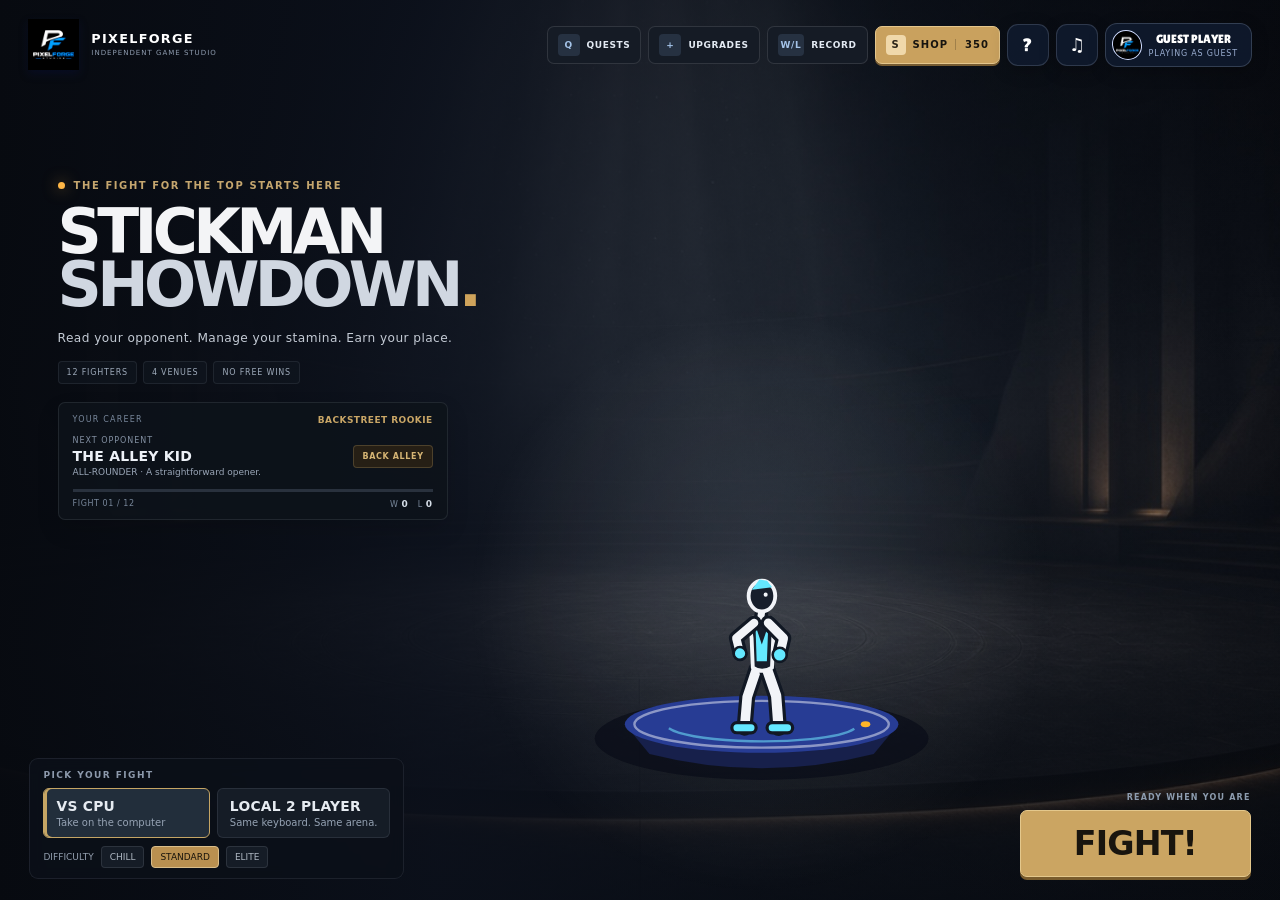
==== index.html @ 3936dd4b "Fix malformed HUD round pip element IDs" ====
<!doctype html>
<html lang="en">
<head>
<meta charset="utf-8">
<meta name="viewport" content="width=device-width,initial-scale=1,maximum-scale=1,viewport-fit=cover,user-scalable=no">
<meta name="theme-color" content="#192968">
<meta name="description" content="Stickman Showdown — fast stickman fights from PixelForge.">
<title>Stickman Showdown | PixelForge</title>
<link rel="icon" href="assets/images/PixelForgelogo.png" type="image/png">
<link rel="preconnect" href="https://fonts.googleapis.com">
<link href="https://fonts.googleapis.com/css2?family=Lilita+One&display=swap" rel="stylesheet">
<script>
window.__pfSDKReady = new Promise(resolve => {
  if (location.protocol === "file:") { window.__pfLocalFile = true; resolve(false); return; }
  const sdkScript = document.createElement("script");
  sdkScript.src = "https://sdk.crazygames.com/crazygames-sdk-v3.js";
  sdkScript.onload = () => resolve(true);
  sdkScript.onerror = () => resolve(false);
  document.head.appendChild(sdkScript);
});
</script>
<style>
:root{--u:min(calc(100vw / 1912),calc(100vh / 1031));--blue:#1273d8;--blue2:#0a4a9c;--navy:#1f2b6b;--orange:#ff9a0a;--orange2:#b86a00;--pale:#f1edff;--font:"Lilita One","Arial Rounded MT Bold","Trebuchet MS",system-ui,sans-serif}
*{box-sizing:border-box}html,body{width:100%;height:100%;margin:0;overflow:hidden;background:#10162b;color:#fff;font-family:var(--font);user-select:none;-webkit-user-select:none;touch-action:manipulation}button{font:inherit;color:inherit;cursor:pointer;border:0;-webkit-tap-highlight-color:transparent}button:focus-visible{outline:3px solid #ffd23f;outline-offset:3px}.hidden{display:none!important}
.screen{position:fixed;inset:0;display:none;overflow:hidden}.screen.active{display:block}
#boot,#transition{z-index:100;display:none;align-items:center;justify-content:center;background:#0f1430}#boot.active,#transition.active{display:flex}#boot:before{content:"";position:absolute;inset:0;background:radial-gradient(ellipse at 50% 43%,#2a3973,transparent 56%)}
.loader-inner{position:relative;z-index:1;width:min(80vw,510px);display:flex;align-items:center;flex-direction:column;text-align:center}.loader-logo{width:min(64vw,340px);max-height:210px;object-fit:contain;filter:drop-shadow(0 12px 24px #0006)}.loader-kicker{margin-top:24px;color:#eef0ff;font-size:13px;letter-spacing:.2em}.loader-track{width:100%;height:17px;margin-top:18px;padding:3px;background:#060a20;border:2px solid #ffffffc9;box-shadow:0 5px 0 #0005;transform:skewX(-4deg);overflow:hidden}.loader-fill{height:100%;width:0;background:linear-gradient(90deg,#ff9a0a,#ffe17b);transition:width .13s linear}.loader-percent{font:11px system-ui,sans-serif;color:#ffffffad;letter-spacing:.15em;margin-top:9px}
#transition{z-index:90;background:#11182c url("assets/images/LoadingScreen.jpg") center/cover no-repeat}#transition:before{content:"";position:absolute;inset:0;background:linear-gradient(#10173549,#0c123bd9)}#transition .loader-logo{width:min(43vw,215px);max-height:120px}#transition .loader-kicker{font-size:15px;text-shadow:0 2px 2px #0009}
#lobby{z-index:5;background:#2c286b url("assets/images/LobbyBg.jpg") center/cover no-repeat}#lobby:before{content:"";position:absolute;inset:0;background:linear-gradient(90deg,#0c174bc4 0%,#0e1d5b9c 35%,#10144d20 72%),linear-gradient(0deg,#121443a6,transparent 45%,#10123d42)}
#lobby-preview{position:absolute;z-index:1;inset:0;width:100%;height:100%;cursor:grab;touch-action:pan-y}#lobby-preview.dragging{cursor:grabbing}
.lobby-top{position:absolute;z-index:4;left:0;right:0;top:0;padding:calc(var(--u)*22) calc(var(--u)*30);display:flex;justify-content:space-between;align-items:flex-start;gap:20px}.brand{display:flex;align-items:center;gap:calc(var(--u)*12)}.brand img{width:calc(var(--u)*112);height:calc(var(--u)*76);object-fit:contain;filter:drop-shadow(0 4px 4px #07103966)}.brand-text{font-size:calc(var(--u)*26);line-height:.95;letter-spacing:.035em;text-shadow:0 3px 0 #10215d}.brand-text small{display:block;margin-top:calc(var(--u)*7);font-size:calc(var(--u)*12);letter-spacing:.16em;color:#d1d9ff}
.lobby-actions{display:flex;align-items:center;gap:calc(var(--u)*11)}.icon-btn{display:grid;place-items:center;width:calc(var(--u)*52);height:calc(var(--u)*50);min-width:35px;min-height:35px;background:#1273d8;box-shadow:0 5px 0 #0a4a9c;border:2px solid #ffffff55;transform:skewX(-5deg);font-size:calc(var(--u)*23)}.icon-btn:hover,.pf-btn:hover{filter:brightness(1.12)}
.account-btn{display:flex;align-items:center;gap:calc(var(--u)*10);max-width:min(36vw,390px);padding:calc(var(--u)*7) calc(var(--u)*15) calc(var(--u)*7) calc(var(--u)*7);background:#1b2e7eed;box-shadow:0 5px 0 #0c1852;border:2px solid #ffffff52;transform:skewX(-4deg);min-height:calc(var(--u)*56)}.account-btn img{width:calc(var(--u)*39);height:calc(var(--u)*39);min-width:25px;min-height:25px;object-fit:cover;border-radius:50%;background:#c5d4ff;transform:skewX(4deg)}.account-name{display:block;max-width:calc(var(--u)*165);overflow:hidden;text-overflow:ellipsis;white-space:nowrap;font-size:calc(var(--u)*18)}.account-caption{display:block;margin-top:3px;font:calc(var(--u)*10) system-ui,sans-serif;letter-spacing:.12em;color:#d1d9ff;white-space:nowrap}
.lobby-copy{position:absolute;z-index:3;left:calc(var(--u)*54);top:calc(var(--u)*170);width:min(45vw,calc(var(--u)*710));pointer-events:none;text-shadow:0 4px 0 #10205a75}.eyebrow{color:#ffd177;font-size:calc(var(--u)*17);letter-spacing:.17em;text-shadow:0 2px 0 #673c00}.lobby-copy h1{margin:calc(var(--u)*10) 0 0;font-size:clamp(36px,calc(var(--u)*83),82px);line-height:.91;letter-spacing:.005em;font-weight:400}.lobby-copy h1 span{display:block}.lobby-copy p{max-width:calc(var(--u)*495);font:calc(var(--u)*18)/1.45 system-ui,sans-serif;color:#e0e7ff;margin:calc(var(--u)*17) 0 0}
.stats{display:flex;gap:calc(var(--u)*11);margin-top:calc(var(--u)*23)}.stat{min-width:calc(var(--u)*108);padding:calc(var(--u)*9) calc(var(--u)*14);background:#1b2d7bed;border:2px solid #ffffff45;box-shadow:0 5px 0 #0b1855;transform:skewX(-4deg)}.stat b{display:block;font-size:calc(var(--u)*22);line-height:1}.stat span{display:block;margin-top:4px;font:calc(var(--u)*10) system-ui,sans-serif;color:#cad5ff;letter-spacing:.13em}
.lobby-bottom{position:absolute;z-index:4;left:calc(var(--u)*36);right:calc(var(--u)*42);bottom:calc(var(--u)*30);display:flex;align-items:flex-end;justify-content:space-between;gap:20px}.mode-wrap{max-width:62%;display:flex;flex-direction:column;gap:calc(var(--u)*9)}.section-label{font-size:calc(var(--u)*14);letter-spacing:.16em;color:#dbe3ff;text-shadow:0 2px 0 #17245d}.mode-row{display:flex;gap:calc(var(--u)*12);flex-wrap:wrap}.mode-choice{min-width:calc(var(--u)*205);padding:calc(var(--u)*12) calc(var(--u)*20);text-align:left;background:#17265eeb;border:3px solid #ffffff49;box-shadow:0 calc(var(--u)*6) 0 #0a1647;transform:skewX(-4deg);transition:filter .12s,transform .12s}.mode-choice b{display:block;font-size:calc(var(--u)*20);font-weight:400}.mode-choice small{display:block;margin-top:3px;font:calc(var(--u)*11) system-ui,sans-serif;color:#d1dcff}.mode-choice.selected{background:#126dcb;border-color:#ffe0a0;box-shadow:0 calc(var(--u)*6) 0 #084a8e,0 0 0 2px #ffd17b inset}.mode-choice:hover{filter:brightness(1.09);transform:skewX(-4deg) translateY(-2px)}
.diff-row{display:flex;align-items:center;gap:calc(var(--u)*7);flex-wrap:wrap;color:#e0e6ff;font-size:calc(var(--u)*12)}.diff{padding:calc(var(--u)*6) calc(var(--u)*10);font-size:calc(var(--u)*12);background:#192a67e8;border:2px solid #ffffff45;box-shadow:0 3px 0 #071342}.diff.selected{background:#ff9a0a;border-color:#ffe0a0;color:white;box-shadow:0 3px 0 #a65a00}.fight-wrap{display:flex;align-items:flex-end;flex-direction:column;gap:calc(var(--u)*10)}.fight-label{font-size:calc(var(--u)*12);letter-spacing:.17em;text-shadow:0 2px 0 #20205f}.pf-btn{padding:calc(var(--u)*12) calc(var(--u)*20);background:#1273d8;box-shadow:0 calc(var(--u)*6) 0 #0a4a9c;font-size:calc(var(--u)*19);transform:skewX(-5deg);transition:filter .12s,transform .12s;white-space:nowrap}.pf-btn.orange{background:#ff9a0a;box-shadow:0 calc(var(--u)*7) 0 #b86a00}.pf-btn:hover{transform:skewX(-5deg) translateY(-2px)}
#play-button{width:calc(var(--u)*330);min-width:180px;height:calc(var(--u)*100);min-height:58px;font-size:clamp(26px,calc(var(--u)*62),62px);background:#ff9a0a;box-shadow:0 calc(var(--u)*11) 0 #b86a00,0 0 0 calc(var(--u)*4) #ffbc48 inset;transform:skewX(-4deg) rotate(-1deg);letter-spacing:.02em;text-shadow:0 3px 0 #9b5900;transition:filter .12s,transform .12s}#play-button:hover{filter:brightness(1.08);transform:skewX(-4deg) rotate(-1deg) translateY(-3px)}#play-button:active{transform:skewX(-4deg) rotate(-1deg) translateY(5px);box-shadow:0 5px 0 #b86a00,0 0 0 4px #ffbc48 inset}.menu-foot{position:absolute;right:calc(var(--u)*34);top:calc(var(--u)*108);z-index:2;font:calc(var(--u)*10) system-ui,sans-serif;letter-spacing:.14em;color:#e1e8ffab}
#toast{position:fixed;z-index:120;left:50%;top:calc(env(safe-area-inset-top,0px) + 18px);max-width:90vw;transform:translate(-50%,-10px);opacity:0;pointer-events:none;background:#142768f5;border:2px solid #ffffff60;box-shadow:0 5px 0 #0a164c;padding:12px 18px;color:white;font:13px/1.4 system-ui,sans-serif;text-align:center;transition:opacity .18s,transform .18s}#toast.show{opacity:1;transform:translate(-50%,0)}
#game-canvas{position:fixed;inset:0;z-index:10;width:100%;height:100%;display:none;background:#151b2d;touch-action:none}
#fight-hud{position:fixed;inset:0;z-index:15;display:none;pointer-events:none}.hud-side{position:absolute;top:calc(env(safe-area-inset-top,0px) + 17px);width:min(37vw,560px)}.hud-side.left{left:calc(var(--u)*35)}.hud-side.right{right:calc(var(--u)*35);text-align:right}.hud-name-row{display:flex;align-items:center;gap:10px;margin-bottom:7px}.hud-side.right .hud-name-row{justify-content:flex-end}.hud-name{font-size:clamp(14px,calc(var(--u)*23),23px);letter-spacing:.02em;text-shadow:0 3px 0 #111b2d}.hud-sub{font:10px system-ui,sans-serif;letter-spacing:.12em;color:#e1e8ff;text-shadow:0 2px 2px #0008}.health-shell{height:calc(var(--u)*24);min-height:13px;background:#080d1dcc;border:3px solid #f1edff;box-shadow:0 4px 0 #060916;transform:skewX(-5deg);overflow:hidden}.health-fill{height:100%;width:100%;background:linear-gradient(90deg,#12b8df,#70f0ff);transition:width .08s linear}.hud-side.right .health-fill{margin-left:auto;background:linear-gradient(90deg,#ffd25c,#ff741a)}.round-pips{display:flex;gap:5px;margin-top:8px}.hud-side.right .round-pips{justify-content:flex-end}.round-pips i{display:block;width:12px;height:7px;background:#ffffff38;transform:skewX(-12deg)}.round-pips i.on{background:#ffd45d;box-shadow:0 0 10px #ffd45d88}
#round-center{position:absolute;left:50%;top:calc(env(safe-area-inset-top,0px) + 17px);transform:translateX(-50%);text-align:center;text-shadow:0 3px 0 #111b2d}#round-number{font-size:clamp(17px,calc(var(--u)*29),29px);line-height:1}#timer{font-size:clamp(20px,calc(var(--u)*37),37px);color:#ffedb5}#timer.low{color:#ff795d;animation:pulse .5s infinite alternate}@keyframes pulse{to{transform:scale(1.07);color:#fff}}
#pause-button{position:absolute;right:calc(var(--u)*21);top:calc(env(safe-area-inset-top,0px) + 122px);width:42px;height:42px;pointer-events:auto;background:#14215baf;border:2px solid #ffffff80;box-shadow:0 4px 0 #090f2a;font-size:18px}
#fight-hint{position:absolute;left:50%;bottom:calc(env(safe-area-inset-bottom,0px) + 16px);transform:translateX(-50%);padding:7px 13px;background:#111a35a6;border:1px solid #ffffff2f;color:#f1f3ff;font:11px system-ui,sans-serif;white-space:nowrap;transition:opacity .8s}#fight-hint.fade{opacity:0}
#callout{position:absolute;left:50%;top:35%;transform:translate(-50%,-50%);font-size:clamp(38px,calc(var(--u)*80),84px);line-height:.9;text-align:center;text-shadow:0 5px 0 #18245d,0 0 26px #0008;pointer-events:none;opacity:0;white-space:nowrap}#callout.show{animation:callout .8s ease-out forwards}@keyframes callout{0%{opacity:0;transform:translate(-50%,-40%) scale(.7)}20%{opacity:1;transform:translate(-50%,-50%) scale(1.05)}75%{opacity:1}100%{opacity:0;transform:translate(-50%,-65%) scale(1)}}
.overlay-screen{position:fixed;inset:0;z-index:30;display:none;align-items:center;justify-content:center;background:#080e25ad;backdrop-filter:blur(3px);text-align:center;padding:20px}.overlay-screen.active{display:flex}.overlay-box{width:min(92vw,520px);padding:25px 30px;background:#1c2c72f5;border:4px solid #ffffff8c;box-shadow:0 10px 0 #0b1647,0 0 0 5px #0c174e66}.overlay-eyebrow{font-size:12px;letter-spacing:.2em;color:#ffcf75}.overlay-box h2{margin:12px 0 10px;font-size:clamp(34px,6vw,58px);font-weight:400;line-height:.95;text-shadow:0 4px 0 #101e58}.overlay-box p{margin:12px 0 20px;font:14px/1.5 system-ui,sans-serif;color:#e0e7ff}.overlay-buttons{display:flex;justify-content:center;gap:11px;flex-wrap:wrap}.overlay-buttons button{padding:12px 20px;font-size:17px;min-width:140px}.primary{background:#ff9a0a;box-shadow:0 5px 0 #b86a00}.secondary{background:#176dc2;box-shadow:0 5px 0 #0a4a90}.control-copy{font:12px/1.8 system-ui,sans-serif!important;color:#d0dbff!important}#result-title{font-size:clamp(44px,8vw,72px)}#result-title.win{color:#ffcd64}
#mobile-controls{display:none;position:fixed;left:0;right:0;bottom:20px;z-index:20;justify-content:space-between;padding:0 18px;pointer-events:none}.mobile-group{display:flex;gap:7px;pointer-events:auto}.mobile-group button{width:46px;height:46px;border-radius:50%;background:#13215bbd;border:2px solid #ffffff72;box-shadow:0 4px 0 #070e28;font-size:16px}.mobile-group button:active,.mobile-group button.pressed{background:#ff9a0a}
@media(max-width:900px){:root{--u:min(calc(100vw / 1120),calc(100vh / 680))}.lobby-copy{top:calc(var(--u)*145);left:calc(var(--u)*30);width:48vw}.lobby-copy h1{font-size:clamp(34px,calc(var(--u)*72),68px)}.lobby-copy p{font-size:clamp(11px,calc(var(--u)*16),16px)}.mode-wrap{max-width:65%}.mode-choice{min-width:calc(var(--u)*176);padding:calc(var(--u)*11) calc(var(--u)*15)}.mode-choice b{font-size:calc(var(--u)*18)}#play-button{width:calc(var(--u)*260);height:calc(var(--u)*80);font-size:calc(var(--u)*49)}}
@media(max-width:640px){:root{--u:min(calc(100vw / 760),calc(100vh / 620))}.lobby-top{padding:12px 10px}.brand{gap:5px}.brand img{width:37px;height:35px}.brand-text{font-size:12px}.brand-text small{font-size:7px;margin-top:4px}.lobby-actions{gap:5px}.account-btn{gap:6px;padding:4px 7px 4px 4px;max-width:44vw;min-height:34px}.account-btn img{width:26px;height:26px}.account-name{font-size:10px;max-width:26vw}.account-caption{font-size:7px}.icon-btn{width:33px;height:33px;font-size:14px}.lobby-copy{left:14px;top:16%;width:72vw}.eyebrow{font-size:10px}.lobby-copy h1{font-size:clamp(33px,8.9vw,53px)}.lobby-copy p{font-size:11px;max-width:245px;margin-top:9px}.stats{margin-top:11px;gap:6px}.stat{min-width:58px;padding:6px 8px}.stat b{font-size:16px}.stat span{font-size:7px}.lobby-bottom{left:10px;right:10px;bottom:13px;gap:7px}.mode-wrap{max-width:66%;gap:6px}.section-label{font-size:9px}.mode-row{gap:5px}.mode-choice{min-width:0;flex:1;padding:8px 9px;border-width:2px}.mode-choice b{font-size:12px}.mode-choice small{font-size:8px}.diff-row{font-size:8px;gap:4px}.diff{font-size:8px;padding:4px 5px}.fight-wrap{gap:7px}.fight-label{font-size:7px}#play-button{min-width:100px;width:30vw;height:54px;min-height:50px;font-size:clamp(20px,7vw,32px);box-shadow:0 6px 0 #b86a00,0 0 0 3px #ffbc48 inset}.menu-foot{top:65px;right:10px;font-size:7px}.hud-side{top:10px;width:35vw}.hud-side.left{left:9px}.hud-side.right{right:9px}.hud-name{font-size:11px}.hud-sub{font-size:7px}.health-shell{height:13px;border-width:2px}.round-pips{margin-top:5px;gap:3px}.round-pips i{width:8px;height:5px}#round-center{top:10px}#round-number{font-size:12px}#timer{font-size:20px}#pause-button{right:9px;top:68px;width:30px;height:30px;font-size:13px}#fight-hint{bottom:8px;font-size:8px;padding:5px 8px}#mobile-controls{display:flex}#fight-hud.mobile #fight-hint{bottom:72px}.overlay-box{padding:19px 14px}.overlay-buttons button{padding:10px 13px;min-width:118px;font-size:15px}}
@media(orientation:portrait){.lobby-copy{top:15%}.menu-foot{display:none}}
@media(prefers-reduced-motion:reduce){*,*:before,*:after{animation-duration:.01ms!important;transition-duration:.01ms!important}}
#boot{background:#000}#boot:before{display:none}
#transition .loader-logo{display:none}
#transition .loader-inner{max-width:430px;background:#0b102a80;padding:24px 28px;border:1px solid #ffffff30;box-shadow:0 10px 45px #0008}
#transition .loader-kicker{margin-top:0}
#main-game-logo{display:block;width:min(100%,calc(var(--u)*570));height:calc(var(--u)*158);object-fit:contain;object-position:left center;mix-blend-mode:screen;filter:drop-shadow(0 5px 9px #071039a8);margin:calc(var(--u)*9) 0 0 -3px}
.daily-card{width:min(100%,calc(var(--u)*420));margin-top:calc(var(--u)*16);padding:calc(var(--u)*11) calc(var(--u)*14);background:#142568ed;border:2px solid #ffffff50;border-left:calc(var(--u)*5) solid #ffb53b;box-shadow:0 calc(var(--u)*5) 0 #0a164e;transform:skewX(-2deg)}
.daily-head{display:flex;align-items:center;justify-content:space-between;gap:10px;color:#ffcf75;font-size:calc(var(--u)*11);letter-spacing:.13em}
.daily-head b{font-size:calc(var(--u)*10);color:#dce5ff;letter-spacing:.08em}
.daily-text{font-size:calc(var(--u)*17);margin-top:5px}
.daily-foot{display:flex;align-items:center;gap:10px;margin-top:8px}
.daily-track{height:8px;flex:1;background:#09133e;border:1px solid #ffffff55;overflow:hidden}
.daily-track i{display:block;width:0;height:100%;background:linear-gradient(90deg,#ff9a0a,#ffe17b);transition:width .18s}
#daily-count{font:10px system-ui,sans-serif;color:#ecf0ff;white-space:nowrap}
#help-screen .control-copy b{color:#ffcf75;letter-spacing:.12em}
@media(max-width:640px){
 #main-game-logo{height:calc(var(--u)*82);width:68vw;margin-top:6px}
 .daily-card{width:68vw;margin-top:7px;padding:6px 8px;border-left-width:3px}
 .daily-head{font-size:7px}.daily-head b{font-size:7px}.daily-text{font-size:10px;margin-top:3px}.daily-foot{margin-top:4px;gap:6px}.daily-track{height:5px}#daily-count{font-size:7px}
 .lobby-copy{top:12%}.stats{margin-top:7px}
}

/* Preserve readable labels in CrazyGames' smaller review iframe sizes. */
@media(min-width:641px) and (max-width:1600px){
 .brand-text small{font-size:clamp(8px,calc(var(--u)*12),12px)}
 .account-caption{font-size:clamp(8px,calc(var(--u)*10),10px)}
 .stat span{font-size:clamp(9px,calc(var(--u)*10),10px)}
 .section-label{font-size:clamp(11px,calc(var(--u)*14),14px)}
 .mode-choice b{font-size:clamp(14px,calc(var(--u)*20),20px)}
 .mode-choice small{font-size:clamp(10px,calc(var(--u)*11),11px)}
 .diff-row{font-size:clamp(10px,calc(var(--u)*12),12px)}
 .diff{font-size:clamp(9px,calc(var(--u)*12),12px)}
 .daily-head{font-size:clamp(9px,calc(var(--u)*11),11px)}
 .daily-head b{font-size:clamp(8px,calc(var(--u)*10),10px)}
 .daily-text{font-size:clamp(12px,calc(var(--u)*17),17px)}
 #daily-count{font-size:clamp(9px,calc(var(--u)*10),10px)}
 .fight-label{font-size:clamp(9px,calc(var(--u)*12),12px)}
 .menu-foot{font-size:clamp(8px,calc(var(--u)*10),10px)}
}
@media(min-width:641px) and (max-width:900px){
 .lobby-copy{top:calc(var(--u)*120)}
 #main-game-logo{height:calc(var(--u)*118)}
 .stats{margin-top:calc(var(--u)*12)}
 .daily-card{margin-top:calc(var(--u)*8);padding:calc(var(--u)*8) calc(var(--u)*10)}
}
@media(min-width:901px) and (max-height:620px){
 .lobby-copy{top:calc(var(--u)*95)}
 #main-game-logo{height:calc(var(--u)*118)}
 .stats{margin-top:calc(var(--u)*10)}
 .daily-card{margin-top:calc(var(--u)*8)}
}

/* Clean menu pass: remove redundant stats/cards and keep the title/art readable. */
.brand img{width:clamp(42px,4.2vw,70px);height:clamp(40px,4.2vw,64px)}
.brand-text{font-size:clamp(13px,1.3vw,21px);letter-spacing:.06em}
.brand-text small{font-size:clamp(8px,.65vw,11px);letter-spacing:.12em}
.lobby-copy{top:17%;left:clamp(20px,4vw,72px);width:min(45vw,650px)}
.lobby-copy .eyebrow{font-size:clamp(11px,1.1vw,17px);margin-bottom:10px}
#main-game-logo{width:min(44vw,520px);height:clamp(176px,27vh,270px);object-fit:cover;object-position:center 80%;mix-blend-mode:screen;filter:drop-shadow(0 5px 10px #050a2dbb);margin:0}
.lobby-copy p{margin-top:clamp(6px,1.2vh,15px);font-size:clamp(11px,1vw,16px);letter-spacing:.035em;color:#ecf1ff}
.stats,.daily-card,.menu-foot{display:none!important}
.lobby-bottom{left:clamp(16px,2.5vw,42px);right:clamp(16px,2.5vw,42px);bottom:clamp(16px,3vh,34px);gap:20px}
.mode-wrap{max-width:58%;gap:9px}
.section-label{font-size:clamp(10px,1vw,14px);letter-spacing:.16em}
.mode-row{gap:9px}
.mode-choice{min-width:clamp(138px,14vw,205px);padding:clamp(8px,1vw,13px) clamp(11px,1.4vw,20px);border-width:2px}
.mode-choice b{font-size:clamp(13px,1.25vw,20px)}
.mode-choice small{font-size:clamp(9px,.72vw,11px)}
.diff-row{font-size:clamp(9px,.78vw,12px);gap:6px}
.diff{font-size:clamp(9px,.75vw,12px);padding:6px 9px}
.fight-wrap{gap:8px}
.fight-label{font-size:clamp(9px,.75vw,12px)}
#play-button{width:clamp(160px,18vw,310px);height:clamp(58px,9vh,88px);min-height:56px;font-size:clamp(24px,3vw,48px);box-shadow:0 7px 0 #b86a00,0 0 0 3px #ffbc48 inset}
@media(max-width:640px){
 .brand-text{font-size:11px}.brand-text small{font-size:7px}
 .lobby-copy{top:15%;left:14px;width:67vw}
 #main-game-logo{height:clamp(126px,18vh,160px);width:min(62vw,360px);object-fit:cover;object-position:center bottom}
 .lobby-copy p{font-size:10px;margin-top:4px}
 .lobby-bottom{left:10px;right:10px;bottom:11px;gap:6px}
 .mode-wrap{max-width:67%;gap:5px}
 .mode-choice{padding:7px 8px;min-width:0}
 .mode-choice b{font-size:11px}.mode-choice small{font-size:7px}
 .section-label{font-size:8px}.diff-row{font-size:7px;gap:4px}.diff{font-size:7px;padding:4px 5px}
 #play-button{width:29vw;min-width:94px;height:51px;min-height:49px;font-size:clamp(19px,6.5vw,29px)}
 .fight-label{font-size:7px}
}

#lobby{background:#080d1a url("assets/images/LobbyBg.jpg") center/cover no-repeat}#lobby:before{background:linear-gradient(90deg,#080d1bf2 0%,#0a1125d9 30%,#0a112566 61%,#080d1b31 100%),linear-gradient(0deg,#080d1bf2,transparent 55%,#080d1b6b)}
.lobby-top{padding:clamp(13px,2.1vw,28px) clamp(13px,2.6vw,38px);align-items:center}.brand{gap:12px}.brand img{width:clamp(42px,4vw,62px);height:clamp(40px,4vw,58px)}.brand-text{font-size:clamp(13px,1.18vw,18px);letter-spacing:.09em;text-shadow:none}.brand-text small{margin-top:5px;font-size:clamp(8px,.58vw,10px);letter-spacing:.16em;color:#a9bddf}
.lobby-actions{gap:8px}.icon-btn{width:42px;height:42px;min-width:42px;min-height:42px;border-radius:11px;transform:none;background:#101a2ee8;border:1px solid #c6d9f32b;box-shadow:0 5px 18px #0003;font-size:18px}.icon-btn:hover{transform:translateY(-1px);filter:brightness(1.2)}
.account-btn{border-radius:12px;transform:none;background:#101a2ee8;border:1px solid #c6d9f332;box-shadow:0 5px 18px #0003;min-height:44px;padding:5px 13px 5px 6px}.account-btn img{width:30px;height:30px;min-width:30px;min-height:30px;border:1px solid #ffffff30}.account-name{font-size:12px;max-width:145px}.account-caption{font-size:8px;color:#99accf;letter-spacing:.1em}
.shop-open-btn{display:flex;align-items:center;gap:8px;min-height:42px;padding:0 12px;border-radius:11px;background:linear-gradient(135deg,#ffd36f,#ff9a34);border:1px solid #ffe9ad;box-shadow:0 4px 0 #97521b,0 8px 20px #0003;color:#261a14;transform:none;font-size:12px;letter-spacing:.1em}.shop-open-btn:hover{filter:brightness(1.08);transform:translateY(-1px)}.shop-button-icon{display:grid;place-items:center;width:23px;height:23px;border-radius:7px;border:1px solid #5d351e55;background:#fff4cf;font-weight:900}.shop-open-btn b{border-left:1px solid #7e4c2355;padding-left:9px;font-size:12px}
.lobby-copy{top:25%;left:clamp(22px,5.8vw,88px);width:min(42vw,610px);text-shadow:none;pointer-events:none}.lobby-copy .eyebrow{display:flex;align-items:center;gap:9px;color:#a8c7ef;font-size:clamp(10px,.8vw,13px);letter-spacing:.19em;text-shadow:none;margin-bottom:13px}.eyebrow-dot{display:inline-block;width:7px;height:7px;border-radius:50%;background:#ffb746;box-shadow:0 0 15px #ffb7469c}
#lobby-title{margin:0;color:#f6f8ff;font-size:clamp(43px,5vw,79px);font-weight:400;line-height:.9;letter-spacing:-.035em;text-shadow:0 6px 28px #0007}#lobby-title span{display:block;color:#9ddfff}#lobby-title .title-accent{display:inline;color:#ffb84b}.lobby-copy p{margin:20px 0 0;max-width:430px;color:#c0cce0;font:clamp(12px,1vw,15px)/1.6 system-ui,sans-serif}
.hero-tags{display:flex;gap:9px;flex-wrap:wrap;margin-top:21px}.hero-tags span{padding:8px 10px;border:1px solid #c4d9f027;border-radius:6px;background:#09101f8a;color:#b4c9e8;font:9px system-ui,sans-serif;letter-spacing:.12em}
.lobby-bottom{left:clamp(14px,2.7vw,42px);right:clamp(14px,2.7vw,42px);bottom:clamp(14px,2.8vh,28px);align-items:flex-end;gap:22px}.mode-wrap{max-width:min(60%,660px);padding:15px 17px 13px;border:1px solid #c5d9f126;border-radius:14px;background:#0b1327d9;box-shadow:0 12px 38px #0003;backdrop-filter:blur(12px);gap:10px}
.section-label{color:#a3b9db;font-size:10px;letter-spacing:.18em;text-shadow:none}.mode-row{gap:8px;flex-wrap:nowrap}.mode-choice{min-width:175px;padding:11px 14px;border-radius:10px;border:1px solid #d6e6ff2b;background:#111c33;box-shadow:none;transform:none;transition:border-color .14s,background .14s,transform .14s}.mode-choice:hover{transform:translateY(-1px);background:#172640}.mode-choice.selected{background:#152f4d;border:1px solid #7edcff;box-shadow:0 0 0 1px #7edcff26 inset}.mode-choice b{font-size:15px;color:#f0f5ff;letter-spacing:.035em}.mode-choice small{font-size:10px;color:#9cafce}
.diff-row{color:#9dafcc;font-size:9px;gap:7px}.diff{border-radius:6px;padding:5px 8px;background:#101a2e;border:1px solid #cadcf526;box-shadow:none;color:#a9bddc;font-size:9px}.diff.selected{background:#e8a744;border-color:#ffd991;color:#21170b;box-shadow:none}.fight-wrap{gap:11px;align-items:flex-end;padding-bottom:5px}.fight-label{font-size:9px;letter-spacing:.18em;color:#afbfda;text-shadow:none}
#play-button{width:clamp(190px,20vw,300px);height:clamp(63px,8.5vh,84px);min-width:172px;min-height:58px;border-radius:13px;background:linear-gradient(135deg,#ffc85e,#ff9334);border:1px solid #ffe2a0;box-shadow:0 5px 0 #98541e,0 14px 34px #0004;color:#2a1a0a;transform:none;font-size:clamp(25px,2.6vw,39px);letter-spacing:.045em;text-shadow:none;transition:filter .12s,transform .12s}#play-button:hover{filter:brightness(1.08);transform:translateY(-2px)}#play-button:active{transform:translateY(2px);box-shadow:0 2px 0 #98541e}
.overlay-screen{background:#040816c9;backdrop-filter:blur(9px)}.shop-screen{z-index:45}.shop-window{width:min(940px,94vw);max-height:min(88dvh,820px);display:flex;flex-direction:column;gap:16px;padding:clamp(16px,2.4vw,27px);border:1px solid #9dbce83a;border-radius:18px;background:linear-gradient(145deg,#121e37f7,#090f20fa);box-shadow:0 24px 90px #0009;overflow:auto;text-align:left}
.shop-heading{display:flex;align-items:center;justify-content:space-between;gap:18px}.shop-eyebrow{font:10px system-ui,sans-serif;color:#8ebce9;letter-spacing:.2em}.shop-heading h2{font-size:clamp(26px,4vw,43px);font-weight:400;letter-spacing:.04em;margin:5px 0 3px;color:#f3f6ff}.shop-heading p{font:12px/1.5 system-ui,sans-serif;color:#9aacc8;margin:0}
.shop-wallet{flex:0 0 auto;min-width:90px;display:grid;grid-template-columns:auto auto;align-items:center;justify-content:center;column-gap:8px;padding:11px 15px;border:1px solid #f7cb7640;border-radius:12px;background:#241d18}.shop-wallet span{color:#ffc45e;font-size:23px;grid-row:span 2}.shop-wallet b{font-size:20px;color:#fff2d4;line-height:1.1}.shop-wallet small{font:8px system-ui,sans-serif;color:#b7a88c;letter-spacing:.17em}
.shop-filter-row{display:flex;gap:7px;flex-wrap:wrap;padding-bottom:3px;border-bottom:1px solid #cadbf01b}.shop-filter{border-radius:7px;padding:8px 11px;background:#101a2b;color:#93a8c9;font-size:10px;letter-spacing:.1em;border:1px solid #d1e1f01b}.shop-filter.selected{background:#203858;border-color:#7ddcff;color:#e8f8ff}
.shop-grid{display:grid;grid-template-columns:repeat(4,minmax(0,1fr));gap:10px}.shop-item{min-width:0;display:flex;flex-direction:column;gap:10px;padding:10px;border-radius:12px;border:1px solid #ccdff21f;background:linear-gradient(155deg,#182641,#101a2c);transition:border-color .12s,transform .12s}.shop-item:hover{border-color:#9cdfff70;transform:translateY(-1px)}.shop-item.is-equipped{border-color:#78dfff8c;background:linear-gradient(155deg,#18384b,#101b2f)}
.shop-item-preview{position:relative;display:grid;place-items:center;height:82px;border-radius:8px;overflow:hidden;background:radial-gradient(ellipse at 50% 65%,#6d91bd24,transparent 68%),#0b1322;border:1px solid #d6e5f013}.shop-item-preview:before{content:"";position:absolute;width:56px;height:56px;border:1px solid #8ca5cc20;border-radius:50%}.cosmetic-glyph{position:relative;z-index:1;font-size:42px;line-height:1;color:#b8eaff;text-shadow:0 0 18px currentColor}.shop-item-preview small{position:absolute;left:8px;bottom:7px;color:#748cad;font:8px system-ui,sans-serif;letter-spacing:.13em;text-transform:uppercase}.tone-gold .cosmetic-glyph{color:#ffd46d}.tone-ember .cosmetic-glyph,.tone-ember-aura .cosmetic-glyph{color:#ff936c}.tone-halo .cosmetic-glyph{color:#f2e6ad}.tone-shades .cosmetic-glyph{color:#dbeaff}.tone-visor .cosmetic-glyph{color:#68f0ff}.tone-plasma .cosmetic-glyph{color:#73eaff}.tone-plain .cosmetic-glyph{color:#b7c8dd}
.shop-item-copy b{display:block;font-size:12px;font-weight:400;letter-spacing:.035em;color:#ecf4ff}.shop-item-copy p{min-height:31px;margin:5px 0 0;font:10px/1.45 system-ui,sans-serif;color:#91a5c2}.shop-item-action{width:100%;min-height:34px;padding:8px 6px;border:1px solid #5b9edb50;border-radius:7px;background:#1c4166;color:#d9f3ff;font-size:10px;letter-spacing:.07em}.shop-item-action:hover:not(:disabled){background:#245780;border-color:#83dfff}.shop-item-action.equipped,.shop-item-action:disabled{background:#182539;border-color:#80d9f26a;color:#87dfff;cursor:default}
.shop-footer{display:flex;align-items:center;justify-content:space-between;gap:14px;padding-top:4px}.shop-footer span{font:10px/1.4 system-ui,sans-serif;color:#788eaf}.shop-footer button{padding:10px 14px;min-width:145px;border-radius:7px;font-size:11px;border:1px solid #c3d9f02b;box-shadow:none}
@media(max-width:1000px){.shop-grid{grid-template-columns:repeat(3,minmax(0,1fr))}.mode-choice{min-width:145px}.mode-wrap{max-width:65%}}
@media(max-width:640px){
 .lobby-top{padding:10px;gap:8px}.brand{gap:6px}.brand img{width:34px;height:33px}.brand-text{font-size:10px}.brand-text small{font-size:6px;margin-top:3px}.lobby-actions{gap:5px}.icon-btn{width:31px;height:31px;min-width:31px;min-height:31px;font-size:13px;border-radius:8px}.shop-open-btn{gap:5px;min-height:32px;padding:0 7px;font-size:9px;border-radius:8px}.shop-button-icon{width:17px;height:17px;font-size:9px}.shop-open-btn b{padding-left:5px;font-size:9px}.account-btn{gap:4px;max-width:29vw;min-height:32px;padding:3px 5px 3px 3px;border-radius:8px}.account-btn img{width:22px;height:22px;min-width:22px;min-height:22px}.account-name{font-size:8px;max-width:19vw}.account-caption{font-size:6px}
 .lobby-copy{left:15px;top:17%;width:69vw}.lobby-copy .eyebrow{font-size:8px;margin-bottom:8px;gap:6px}#lobby-title{font-size:clamp(36px,9.5vw,55px)}.lobby-copy p{font-size:10px;line-height:1.4;margin-top:11px;max-width:230px}.hero-tags{gap:5px;margin-top:12px}.hero-tags span{padding:6px 7px;font-size:7px}
 .lobby-bottom{left:9px;right:9px;bottom:9px;gap:7px;align-items:flex-end}.mode-wrap{max-width:68%;padding:9px 8px 8px;gap:6px;border-radius:10px}.section-label{font-size:8px}.mode-row{gap:5px}.mode-choice{min-width:0;flex:1;padding:7px 7px;border-radius:7px}.mode-choice b{font-size:10px}.mode-choice small{font-size:7px;line-height:1.25}.diff-row{font-size:7px;gap:4px}.diff{font-size:7px;padding:4px 5px;border-radius:5px}.fight-wrap{gap:7px;padding-bottom:3px}.fight-label{font-size:6px;letter-spacing:.1em}#play-button{width:28vw;min-width:89px;height:47px;min-height:46px;border-radius:8px;font-size:clamp(18px,6.3vw,26px);box-shadow:0 4px 0 #98541e,0 8px 18px #0004}
 .shop-window{width:96vw;max-height:92dvh;padding:12px;gap:10px;border-radius:13px}.shop-heading h2{font-size:25px}.shop-heading p{font-size:10px;max-width:230px}.shop-eyebrow{font-size:8px}.shop-wallet{min-width:70px;padding:8px;column-gap:5px}.shop-wallet span{font-size:17px}.shop-wallet b{font-size:15px}.shop-wallet small{font-size:7px}.shop-grid{grid-template-columns:repeat(2,minmax(0,1fr));gap:7px}.shop-item{padding:7px;gap:7px}.shop-item-preview{height:53px}.cosmetic-glyph{font-size:31px}.shop-item-copy b{font-size:10px}.shop-item-copy p{font-size:9px;min-height:26px}.shop-item-action{min-height:29px;font-size:9px;padding:6px 4px}.shop-filter{font-size:8px;padding:7px 8px}.shop-footer{align-items:flex-start;flex-direction:column;gap:8px}.shop-footer span{font-size:9px}
}
@media(max-width:640px) and (orientation:portrait){.lobby-copy{top:14%;width:75vw}.lobby-bottom{bottom:10px}.mode-wrap{max-width:68%}}

/* Career-mode layout */
#lobby{background:#090c12 url("assets/images/LobbyBg.jpg") center/cover no-repeat}
#lobby:before{background:linear-gradient(90deg,#070a10f5 0%,#0b101bdc 34%,#0a101a65 63%,#05080d25 100%),linear-gradient(0deg,#080b11ed,transparent 58%,#070a10a6)}
.brand-text{font-family:system-ui,sans-serif;font-weight:750;font-size:clamp(12px,1vw,15px);letter-spacing:.1em;text-shadow:none}.brand-text small{font-weight:500;font-size:clamp(7px,.55vw,9px);letter-spacing:.14em;color:#8f9caf}
.lobby-top{align-items:center;padding:clamp(10px,1.5vw,22px) clamp(12px,2.2vw,34px)}
.lobby-actions{gap:7px}
.small-nav-btn{display:flex;align-items:center;gap:7px;padding:6px 10px;min-height:38px;background:#151b25;border:1px solid #ffffff1d;border-radius:7px;color:#e3eaf3;transform:none;font:10px system-ui,sans-serif;letter-spacing:.06em}
.small-nav-btn span{display:grid;place-items:center;min-width:22px;height:22px;padding:0 3px;border-radius:4px;background:#263141;color:#a5c4e9;font-weight:800;font-size:9px}
.small-nav-btn b{font-size:9px;font-weight:700}.small-nav-btn:hover{background:#202a38;border-color:#7f9bbd66}
.shop-open-btn{border-radius:7px;min-height:38px;padding:0 10px;gap:7px;background:#c9a15e;border:1px solid #e4c68c;box-shadow:0 2px 0 #765b31;color:#17140f;font:700 10px system-ui,sans-serif;letter-spacing:.1em}
.shop-button-icon{width:20px;height:20px;border-radius:4px;background:#f0d8aa;border:none;color:#2c2418}.shop-open-btn b{font-size:10px;border-color:#46371f4f}
.lobby-copy{top:20%;left:clamp(20px,4.5vw,68px);width:min(44vw,600px)}.lobby-copy .eyebrow{font:700 clamp(9px,.78vw,12px) system-ui,sans-serif;color:#c5a66e;letter-spacing:.16em;margin-bottom:14px;text-shadow:none}
#lobby-title{font:900 clamp(41px,4.8vw,73px)/.87 system-ui,Arial,sans-serif;letter-spacing:-.075em;color:#f3f4f6;text-shadow:none}#lobby-title span{color:#d0d7e1}#lobby-title .title-accent{color:#cfa35b}
.lobby-copy p{font:clamp(11px,.95vw,14px)/1.55 system-ui,sans-serif;color:#c4cbd5;margin:17px 0 0}
.hero-tags{gap:6px;margin-top:13px}.hero-tags span{font:8px system-ui,sans-serif;letter-spacing:.1em;border-radius:4px;padding:6px 8px;background:#111720ab;border:1px solid #a7b2c21c;color:#9da9b9}
.career-panel{width:min(100%,390px);margin-top:18px;padding:12px 14px 10px;background:#0e131bd9;border:1px solid #aebbc51f;border-radius:7px;box-shadow:0 10px 22px #0002}
.career-panel-top{display:flex;justify-content:space-between;gap:8px;align-items:center;font:8px system-ui,sans-serif;letter-spacing:.15em;color:#78879b}.career-panel-top b{font:700 9px system-ui,sans-serif;color:#c9a666;letter-spacing:.05em}
.career-next{display:flex;justify-content:space-between;gap:10px;align-items:center;margin-top:11px}.career-next>div:first-child{display:flex;flex-direction:column;gap:3px}.career-next small{font:8px system-ui,sans-serif;color:#8491a3;letter-spacing:.12em}.career-next b{font:800 14px system-ui,sans-serif;color:#edf1f7;letter-spacing:.015em}.career-next span{font:9px system-ui,sans-serif;color:#9aa6b7}.career-stage{padding:6px 8px;border:1px solid #d2b4773a;background:#261f15;color:#d6b574;font:700 8px system-ui,sans-serif;letter-spacing:.08em;border-radius:4px;white-space:nowrap}
.career-progress{margin-top:12px;width:100%;height:3px;background:#29313d;overflow:hidden}.career-progress i{display:block;width:0;height:100%;background:#c6a15d;transition:width .2s}.career-bottom{display:flex;justify-content:space-between;margin-top:7px;font:8px system-ui,sans-serif;letter-spacing:.07em;color:#78879a}.career-bottom b{color:#d6dee8;font-size:9px}
.lobby-bottom{left:clamp(12px,2.3vw,32px);right:clamp(12px,2.3vw,32px);bottom:clamp(12px,2.3vh,23px);gap:17px}
.mode-wrap{max-width:min(59%,720px);padding:11px 13px 10px;border:1px solid #aab5c31c;border-radius:9px;background:#0b1019e8;box-shadow:none;backdrop-filter:blur(7px);gap:8px}
.section-label{color:#8d9aac;font:700 9px system-ui,sans-serif;letter-spacing:.16em}.mode-row{gap:7px}.mode-choice{min-width:clamp(126px,13vw,180px);padding:9px 12px;border-radius:6px;border:1px solid #c1cbd41c;background:#151c26;box-shadow:none;transform:none}
.mode-choice:hover{transform:translateY(-1px);background:#202936}.mode-choice.selected{background:#222e3b;border-color:#c5a564;box-shadow:inset 3px 0 #c5a564}
.mode-choice b{font:750 clamp(11px,1.08vw,14px) system-ui,sans-serif;color:#e6ebf1;letter-spacing:.02em}.mode-choice small{font:10px system-ui,sans-serif;color:#96a3b4}
.diff-row{font:9px system-ui,sans-serif;color:#94a0b0}.diff{border-radius:4px;padding:5px 8px;background:#151c26;border:1px solid #d0dae11e;box-shadow:none;color:#b1bac5;font:9px system-ui,sans-serif}.diff.selected{background:#b99050;border-color:#d9bd89;color:#17130b;box-shadow:none}
.fight-wrap{gap:8px;padding-bottom:2px}.fight-label{font:700 8px system-ui,sans-serif;letter-spacing:.15em;color:#8d9caf;text-shadow:none}
#play-button{width:clamp(160px,18vw,255px);height:clamp(56px,7.5vh,74px);min-width:145px;min-height:51px;border-radius:7px;background:#cba562;border:1px solid #e4c88c;box-shadow:0 3px 0 #795c2d;color:#19150e;transform:none;font:900 clamp(23px,2.6vw,36px) system-ui,sans-serif;text-shadow:none;letter-spacing:-.025em}
#play-button:hover{filter:brightness(1.06);transform:translateY(-1px)}#play-button:active{transform:translateY(2px);box-shadow:0 1px 0 #795c2d}
.cg-banner-slot{display:none;position:absolute;z-index:4;left:50%;top:clamp(58px,7vh,78px);transform:translateX(-50%);width:min(468px,38vw);height:60px;overflow:hidden;background:transparent;border-radius:3px}
.system-screen{z-index:46}.system-window{width:min(900px,94vw);max-height:90dvh;overflow:auto;display:flex;flex-direction:column;gap:16px;padding:clamp(16px,2.4vw,26px);border-radius:10px;border:1px solid #aabbd12e;background:#111720f7;box-shadow:0 22px 70px #000b;text-align:left}
.system-heading{display:flex;align-items:center;justify-content:space-between;gap:16px}.system-eyebrow{font:700 9px system-ui,sans-serif;color:#c4a266;letter-spacing:.2em}.system-heading h2{margin:7px 0 4px;font:900 clamp(26px,4vw,38px)/1 system-ui,sans-serif;letter-spacing:-.04em;color:#f1f4f8}.system-heading p{margin:0;font:12px/1.5 system-ui,sans-serif;color:#95a2b3}
.system-wallet{display:flex;flex-direction:column;align-items:flex-end;gap:3px;padding:10px 13px;border:1px solid #c9a26032;background:#201b13;border-radius:6px}.system-wallet b{font:800 20px system-ui,sans-serif;color:#e7c17a}.system-wallet small{font:8px system-ui,sans-serif;color:#a99a7c;letter-spacing:.13em;white-space:nowrap}
.upgrade-grid{display:grid;grid-template-columns:repeat(5,minmax(0,1fr));gap:8px}.upgrade-card{display:flex;flex-direction:column;gap:9px;min-width:0;padding:12px 10px;border:1px solid #c2d1e017;border-radius:7px;background:#171e29}.upgrade-glyph{display:grid;place-items:center;height:49px;background:#0c1119;border-radius:5px;color:#d1b579;font:700 20px system-ui,sans-serif}.upgrade-card h3{margin:0;color:#e1e7ef;font:800 11px system-ui,sans-serif}.upgrade-card p{margin:0;min-height:52px;color:#929fb0;font:10px/1.45 system-ui,sans-serif}.upgrade-levels{display:flex;gap:3px}.upgrade-levels i{height:4px;flex:1;background:#343f4e;border-radius:2px}.upgrade-levels i.on{background:#caa460}.upgrade-card button{margin-top:auto;padding:9px 5px;border-radius:4px;background:#b8904c;color:#18130b;font:800 9px system-ui,sans-serif}.upgrade-card button:disabled{background:#242c36;color:#8793a3;border:1px solid #ffffff10}
.system-footer{display:flex;align-items:center;justify-content:space-between;gap:12px;padding-top:3px}.system-footer span{font:10px system-ui,sans-serif;color:#7e8b9b}.system-footer button,.system-actions button{padding:10px 14px;min-width:125px;border-radius:5px;border:1px solid #bdcbd51b;box-shadow:none;font:800 10px system-ui,sans-serif}
.quest-window{width:min(1000px,94vw)}.quest-columns{display:grid;grid-template-columns:1fr 1fr;gap:18px}.quest-columns>section{min-width:0}.list-title{margin-bottom:8px;color:#d2b173;font:800 9px system-ui,sans-serif;letter-spacing:.15em}.quest-list{display:flex;flex-direction:column;gap:7px}.quest-card{padding:10px 11px;border:1px solid #b8c7d21b;border-radius:6px;background:#171e28}.quest-card.done{border-color:#c7a45c66;background:#1e201e}.quest-card-top{display:flex;justify-content:space-between;gap:7px}.quest-card b{color:#e0e6ee;font:750 11px system-ui,sans-serif}.quest-card-top span{color:#d3b272;font:800 8px system-ui,sans-serif;white-space:nowrap}.quest-card p{margin:5px 0 8px;color:#8e9bac;font:10px/1.4 system-ui,sans-serif}.quest-progress{height:3px;background:#2a3442}.quest-progress i{display:block;height:100%;background:#c5a15d}.quest-empty{padding:13px;color:#8e9bac;font:11px/1.4 system-ui,sans-serif;border:1px dashed #ffffff20;border-radius:5px}
.record-mark{display:grid;place-items:center;width:60px;height:60px;border:1px solid #cba45b60;border-radius:7px;background:#211c13;color:#d7b777;font:900 16px system-ui,sans-serif}
.record-stats{display:grid;grid-template-columns:repeat(4,1fr);gap:8px}.record-stats>div{padding:14px;border:1px solid #b9c7d21c;background:#171e28;border-radius:6px}.record-stats small{display:block;color:#8794a5;font:800 8px system-ui,sans-serif;letter-spacing:.15em}.record-stats b{display:block;margin-top:8px;color:#edf1f6;font:900 clamp(18px,3vw,28px) system-ui,sans-serif;letter-spacing:-.04em}.global-board-note{display:flex;gap:11px;align-items:flex-start;padding:14px;border:1px solid #b6c4d219;background:#0d131c;border-radius:6px}.global-dot{flex:0 0 8px;width:8px;height:8px;margin-top:4px;border-radius:50%;background:#c6a15d}.global-board-note b{color:#d8e0eb;font:800 10px system-ui,sans-serif;letter-spacing:.06em}.global-board-note p{margin:6px 0 0;color:#929fb0;font:11px/1.5 system-ui,sans-serif}.system-actions{display:flex;gap:8px;flex-wrap:wrap}.system-fineprint{margin:0;color:#707e8e;font:10px/1.4 system-ui,sans-serif}
.shop-window{border-radius:10px;background:linear-gradient(145deg,#151d28f7,#0d121afc);border-color:#b5c3d321}.shop-item{border-radius:7px;background:#171e28}.shop-item-preview{border-radius:5px;background:#0b1017}.shop-item-action{border-radius:5px;background:#b89250;border-color:#d5b4754d;color:#1c160d;font-weight:800}.shop-item-action.equipped,.shop-item-action:disabled{background:#202936;color:#a6b4c4}
#fight-hud .stamina-shell{height:6px;min-height:6px;margin-top:5px;background:#06080c;border:1px solid #ffffff20;transform:skewX(-5deg);overflow:hidden}
.stamina-fill{height:100%;width:100%;background:#76ba83;transition:width .12s linear}.enemy-stamina{background:#c4ad76}
#fight-hud .hud-sub{font-size:9px;letter-spacing:.09em;color:#b7c2d0}
@media(max-width:1000px){.small-nav-btn{padding:5px 6px;gap:4px}.small-nav-btn b{font-size:8px}.career-panel{max-width:350px}.upgrade-grid{grid-template-columns:repeat(3,minmax(0,1fr))}}
@media(max-width:640px){
 .lobby-top{padding:8px;gap:5px}.brand{gap:4px}.brand img{width:29px;height:29px}.brand-text{font-size:8px}.brand-text small{font-size:5px}.lobby-actions{gap:3px}.small-nav-btn{min-height:28px;padding:3px 4px;border-radius:5px;gap:3px}.small-nav-btn span{min-width:18px;height:18px;font-size:7px}.small-nav-btn b{display:none}.shop-open-btn{min-height:29px;padding:0 6px;gap:4px;font-size:8px}.shop-button-icon{width:16px;height:16px}.shop-open-btn b{font-size:8px;padding-left:4px}.icon-btn{width:28px;height:28px;min-width:28px;min-height:28px;font-size:11px}
 .cg-banner-slot{top:42px;width:min(320px,84vw);height:50px}
 .lobby-copy{left:12px;top:14%;width:72vw}.lobby-copy .eyebrow{font-size:7px;margin-bottom:8px;gap:5px}#lobby-title{font-size:clamp(34px,9.1vw,50px)}.lobby-copy p{font-size:9px;margin-top:10px}.hero-tags{margin-top:8px;gap:4px}.hero-tags span{padding:4px 5px;font-size:6px}
 .career-panel{width:min(100%,300px);margin-top:10px;padding:9px 9px 8px}.career-panel-top{font-size:7px}.career-panel-top b{font-size:7px}.career-next{margin-top:7px}.career-next small{font-size:6px}.career-next b{font-size:10px}.career-next span{font-size:7px}.career-stage{font-size:6px;padding:5px}.career-progress{margin-top:7px}.career-bottom{font-size:7px}
 .lobby-bottom{left:7px;right:7px;bottom:7px;gap:5px}.mode-wrap{max-width:69%;padding:7px 7px 6px;gap:5px;border-radius:6px}.section-label{font-size:7px}.mode-row{gap:4px}.mode-choice{min-width:0;flex:1;padding:6px 5px;border-radius:5px}.mode-choice b{font-size:9px}.mode-choice small{font-size:6px}.diff-row{font-size:6px;gap:3px}.diff{font-size:6px;padding:3px 4px}.fight-wrap{gap:5px}.fight-label{font-size:5px}#play-button{width:27vw;min-width:80px;height:44px;min-height:43px;font-size:clamp(17px,6vw,23px);border-radius:5px}
 .system-window,.shop-window{width:96vw;max-height:93dvh;padding:11px;gap:11px;border-radius:8px}.system-heading h2{font-size:23px}.system-heading p{font-size:9px;max-width:225px}.system-eyebrow{font-size:7px}.system-wallet{padding:7px 9px}.system-wallet b{font-size:15px}.system-wallet small{font-size:6px}.upgrade-grid{grid-template-columns:repeat(2,minmax(0,1fr));gap:6px}.upgrade-card{padding:8px;gap:6px}.upgrade-card p{min-height:0;font-size:9px}.upgrade-card h3{font-size:10px}.upgrade-card button{padding:7px 3px;font-size:8px}.quest-columns{grid-template-columns:1fr;gap:12px}.quest-card{padding:8px}.quest-card b{font-size:10px}.record-stats{grid-template-columns:repeat(2,1fr);gap:6px}.record-stats>div{padding:10px}.record-stats b{margin-top:4px;font-size:22px}.system-footer{align-items:flex-start;flex-direction:column}.system-footer span{font-size:8px}.system-footer button,.system-actions button{font-size:9px;min-width:100px}.system-fineprint{font-size:9px}
}
@media(max-height:650px) and (min-width:641px){.lobby-copy{top:14%}.career-panel{margin-top:9px;padding:8px 10px}.lobby-copy p{margin-top:8px}.hero-tags{margin-top:8px}.lobby-bottom{bottom:8px}.mode-wrap{padding:8px 10px}.cg-banner-slot{display:none!important}}
</style>
</head>
<body>
<section id="boot" class="screen active" aria-label="Loading">
 <div class="loader-inner">
  <img class="loader-logo" src="assets/images/PixelForgelogo.png" alt="PixelForge">
  <div class="loader-kicker">LOADING STICKMAN SHOWDOWN</div>
  <div class="loader-track"><div id="boot-fill" class="loader-fill"></div></div>
  <div id="boot-percent" class="loader-percent">0%</div>
 </div>
</section>
<section id="transition" class="screen" aria-label="Loading next match">
 <div class="loader-inner">
  <div id="transition-label" class="loader-kicker">PREPARING THE ARENA</div>
  <div class="loader-track"><div id="transition-fill" class="loader-fill"></div></div>
  <div id="transition-percent" class="loader-percent">0%</div>
 </div>
</section>
<section id="lobby" class="screen active" aria-label="Main lobby">
 <canvas id="lobby-preview" aria-label="Drag to rotate your fighter"></canvas>
 <header class="lobby-top">
  <div class="brand"><img src="assets/images/PixelForgelogo.png" alt="PixelForge"><div class="brand-text">PIXELFORGE<small>INDEPENDENT GAME STUDIO</small></div></div>
  <div class="lobby-actions">
   <button id="quests-button" class="small-nav-btn" type="button"><span>Q</span><b>QUESTS</b></button>
   <button id="upgrades-button" class="small-nav-btn" type="button"><span>+</span><b>UPGRADES</b></button>
   <button id="leaderboard-button" class="small-nav-btn" type="button"><span>W/L</span><b>RECORD</b></button>
   <button id="shop-button" class="shop-open-btn" type="button"><span class="shop-button-icon">S</span><span class="shop-button-label">SHOP</span><b id="shop-coins">350</b></button>
   <button id="help-button" class="icon-btn" aria-label="Show controls" title="Controls">?</button>
   <button id="sound-button" class="icon-btn" aria-label="Toggle sound" title="Sound">♫</button>
   <button id="account-button" class="account-btn" type="button"><img id="account-avatar" src="assets/images/PixelForgelogo.png" alt=""><span><span id="account-name" class="account-name">GUEST PLAYER</span><span id="account-caption" class="account-caption">PLAYING AS GUEST</span></span></button>
  </div>
 </header>
 <div id="cg-banner-container" class="cg-banner-slot" aria-label="Advertisement"></div>
 <div class="lobby-copy">
  <div class="eyebrow"><span class="eyebrow-dot"></span> THE FIGHT FOR THE TOP STARTS HERE</div>
  <h1 id="lobby-title">STICKMAN <span>SHOWDOWN<span class="title-accent">.</span></span></h1>
  <p>Read your opponent. Manage your stamina. Earn your place.</p>
  <div class="hero-tags"><span>12 FIGHTERS</span><span>4 VENUES</span><span>NO FREE WINS</span></div>
  <div class="career-panel">
   <div class="career-panel-top"><span>YOUR CAREER</span><b id="career-rank">BACKSTREET ROOKIE</b></div>
   <div class="career-next"><div><small>NEXT OPPONENT</small><b id="career-opponent">THE ALLEY KID</b><span id="career-class">ALL-ROUNDER · BALANCED</span></div><div class="career-stage" id="career-stage">BACK ALLEY</div></div>
   <div class="career-progress"><i id="career-progress-fill"></i></div>
   <div class="career-bottom"><span id="career-fight">FIGHT 01 / 12</span><span>W <b id="career-wins">0</b> &nbsp; L <b id="career-losses">0</b></span></div>
  </div>
 </div>
 <div class="hidden" aria-hidden="true"><span id="wins-stat">0</span><span id="matches-stat">0</span><span id="combo-stat">0</span><span id="daily-streak">0</span><span id="daily-text"></span><span id="daily-count"></span><i id="daily-progress"></i></div>
 <div class="lobby-bottom">
  <div class="mode-wrap">
   <div class="section-label">PICK YOUR FIGHT</div>
   <div class="mode-row"><button class="mode-choice selected" data-mode="cpu"><b>VS CPU</b><small>Take on the computer</small></button><button class="mode-choice" data-mode="local"><b>LOCAL 2 PLAYER</b><small>Same keyboard. Same arena.</small></button></div>
   <div id="difficulty-area" class="diff-row">DIFFICULTY <button class="diff" data-difficulty="easy">CHILL</button><button class="diff selected" data-difficulty="normal">STANDARD</button><button class="diff" data-difficulty="hard">ELITE</button></div>
  </div>
  <div class="fight-wrap"><div class="fight-label">READY WHEN YOU ARE</div><button id="play-button">FIGHT!</button></div>
 </div>
</section>
<canvas id="game-canvas" aria-label="Stickman fighting arena"></canvas>
<section id="fight-hud" aria-label="Fight status">
 <div class="hud-side left"><div class="hud-name-row"><div><div id="player1-name" class="hud-name">PLAYER ONE</div><div class="hud-sub">BLUE CORNER</div></div></div><div class="health-shell"><div id="health1" class="health-fill"></div></div><div class="stamina-shell"><div id="stamina1" class="stamina-fill"></div></div><div id="pips1" class="round-pips"><i></i><i></i></div></div>
 <div id="round-center"><div id="round-number">ROUND 1</div><div id="timer">60</div></div>
 <div class="hud-side right"><div class="hud-name-row"><div><div id="player2-name" class="hud-name">CPU FIGHTER</div><div id="opponent-class" class="hud-sub">ALLEY KID · ALL-ROUNDER</div></div></div><div class="health-shell"><div id="health2" class="health-fill"></div></div><div class="stamina-shell"><div id="stamina2" class="stamina-fill enemy-stamina"></div></div><div id="pips2" class="round-pips"><i></i><i></i></div></div>
 <button id="pause-button" aria-label="Pause fight" title="Pause">Ⅱ</button><div id="callout"></div><div id="fight-hint">A / D MOVE · W JUMP + FLIP · F PUNCH · R KICK · G BLOCK · SHIFT DASH</div>
</section>
<section id="pause-screen" class="overlay-screen" aria-label="Paused">
 <div class="overlay-box"><div class="overlay-eyebrow">TAKE A BREATHER</div><h2>PAUSED</h2><p class="control-copy">P1: A / D move · W jump + flip · F punch · R kick · G block · SHIFT dash<br>P2: ← / → move · ↑ jump + flip · K punch · L kick · O block · RIGHT CTRL dash</p><div class="overlay-buttons"><button id="resume-button" class="primary">KEEP FIGHTING</button><button id="pause-lobby-button" class="secondary">MAIN LOBBY</button></div></div>
</section>
<section id="result-screen" class="overlay-screen" aria-label="Round result">
 <div class="overlay-box"><div id="result-eyebrow" class="overlay-eyebrow">ROUND COMPLETE</div><h2 id="result-title">KNOCKOUT!</h2><p id="result-copy">Nice one.</p><div class="overlay-buttons"><button id="result-primary" class="primary">NEXT ROUND</button><button id="result-lobby" class="secondary">MAIN LOBBY</button></div></div>
</section>
<section id="help-screen" class="overlay-screen" aria-label="Controls">
 <div class="overlay-box">
  <div class="overlay-eyebrow">CONTROLS</div><h2>GET IN THE FIGHT</h2>
  <p class="control-copy"><b>PLAYER 1</b><br>A / D move · W jump / flip · F punch · R kick · G hold to block · SHIFT dash<br><br><b>LOCAL PLAYER 2</b><br>← / → move · ↑ jump / flip · K punch · L kick · O hold to block · RIGHT CTRL dash<br><br>Land hits, time your blocks and use the dash to close the gap. Press P to pause during a fight.</p>
  <div class="overlay-buttons"><button id="help-close" class="secondary">BACK</button><button id="help-play" class="primary">LET'S FIGHT</button></div>
 </div>
</section>
<section id="shop-screen" class="overlay-screen shop-screen" aria-label="Cosmetics shop">
 <div class="shop-window">
  <header class="shop-heading"><div><div class="shop-eyebrow">FIGHTER CUSTOMIZATION</div><h2>THE LOCKER</h2><p>Make your fighter yours. Buy with coins earned from fights.</p></div><div class="shop-wallet"><span>●</span><b id="shop-balance">350</b><small>COINS</small></div></header>
  <div class="shop-filter-row"><button class="shop-filter selected" data-shop-filter="all">ALL ITEMS</button><button class="shop-filter" data-shop-filter="head">HEADGEAR</button><button class="shop-filter" data-shop-filter="face">FACE</button><button class="shop-filter" data-shop-filter="aura">AURAS</button><button class="shop-filter" data-shop-filter="gear">GEAR</button><button class="shop-filter" data-shop-filter="paid">COIN PACKS</button></div>
  <div id="shop-grid" class="shop-grid"></div><footer class="shop-footer"><span>Items are cosmetic only — no gameplay advantage.</span><button id="shop-close" class="secondary">BACK TO LOBBY</button></footer>
 </div>
</section>
<div id="mobile-controls">
 <div class="mobile-group"><button data-mobile="left" aria-label="Move left">◀</button><button data-mobile="right" aria-label="Move right">▶</button><button data-mobile="jump" aria-label="Jump">↑</button></div>
 <div class="mobile-group"><button data-mobile="punch" aria-label="Punch">J</button><button data-mobile="kick" aria-label="Kick">K</button><button data-mobile="block" aria-label="Block">G</button><button data-mobile="dash" aria-label="Dash">»</button></div>
</div>
<section id="upgrades-screen" class="overlay-screen system-screen" aria-label="Fighter upgrades">
 <div class="system-window">
  <header class="system-heading"><div><div class="system-eyebrow">TRAINING ROOM</div><h2>FIGHTER UPGRADES</h2><p>Small, capped boosts. No stat can be pushed past level 3.</p></div><div class="system-wallet"><b id="upgrade-coins">350</b><small>COINS AVAILABLE</small></div></header>
  <div id="upgrade-grid" class="upgrade-grid"></div>
  <footer class="system-footer"><span>Upgrades apply at the start of your next fight.</span><button id="upgrades-close" class="secondary">BACK TO LOBBY</button></footer>
 </div>
</section>
<section id="quests-screen" class="overlay-screen system-screen" aria-label="Quests and challenges">
 <div class="system-window quest-window">
  <header class="system-heading"><div><div class="system-eyebrow">KEEP THE RUN GOING</div><h2>QUEST LOG</h2><p>Finish challenges for coins. Daily progress resets each UTC day.</p></div><div class="system-wallet"><b id="quest-coins">350</b><small>COINS</small></div></header>
  <div class="quest-columns"><section><div class="list-title">DAILY CHALLENGES</div><div id="daily-quest-list" class="quest-list"></div></section><section><div class="list-title">CAREER MILESTONES</div><div id="career-quest-list" class="quest-list"></div></section></div>
  <footer class="system-footer"><span>Progress saves to your player profile.</span><button id="quests-close" class="secondary">BACK TO LOBBY</button></footer>
 </div>
</section>
<section id="leaderboard-screen" class="overlay-screen system-screen" aria-label="Career record and leaderboard">
 <div class="system-window record-window">
  <header class="system-heading"><div><div class="system-eyebrow">YOUR FIGHT HISTORY</div><h2>CAREER RECORD</h2><p>Every match counts. Get better, climb venues, beat the next challenger.</p></div><div class="record-mark">W/L</div></header>
  <div class="record-stats"><div><small>WINS</small><b id="record-wins">0</b></div><div><small>DEFEATS</small><b id="record-losses">0</b></div><div><small>WIN RATE</small><b id="record-rate">0%</b></div><div><small>RANK</small><b id="record-rank">ROOKIE</b></div></div>
  <div class="global-board-note"><div class="global-dot"></div><div><b>CRAZYGAMES GLOBAL LEADERBOARD</b><p id="leaderboard-status">Global score submission is waiting for the leaderboard key from your CrazyGames Developer Portal. The board ranks career wins; your defeats stay visible in your record.</p></div></div>
  <div class="system-actions"><button id="leaderboard-submit" class="primary">SUBMIT CAREER WINS</button><button id="leaderboard-close" class="secondary">BACK TO LOBBY</button></div>
  <p class="system-fineprint">CrazyGames currently supports one leaderboard per game. Configure and enable it in the Developer Portal before global scores can appear.</p>
 </div>
</section>
<div id="toast" role="status" aria-live="polite"></div>
<script id="game-code">
(function(){
"use strict";
const $=id=>document.getElementById(id),asset="assets/images/";
const img={logo:new Image(),mainLogo:new Image(),lobby:new Image(),arena:new Image(),alley:new Image(),parking:new Image(),pro:new Image(),loading:new Image()};
img.logo.src=asset+"PixelForgelogo.png";img.mainLogo.src=asset+"MainLogo.jpg";img.lobby.src=asset+"LobbyBg.jpg";img.arena.src=asset+"ArenaBg.jpg";img.alley.src=asset+"Alleywaybg.jpg";img.parking.src=asset+"parkinglotbg.jpg";img.pro.src=asset+"probg.jpg";img.loading.src=asset+"LoadingScreen.jpg";
const app={scene:"boot",mode:"cpu",difficulty:"normal",sdkReady:false,user:null,accountAvailable:false,data:null,audio:true,profile:{wins:0,matches:0,losses:0,bestCombo:0,coins:350,ownedCosmetics:["default"],equippedCosmetic:"default",dailyDay:0,dailyType:0,dailyProgress:0,dailyClaimed:false,dailyStreak:0},round:1,score:[0,0],toWin:2,clock:60,elapsed:0,shake:0,hitStop:0,combo:[0,0],comboTime:[0,0],transitionGoal:null,toastTimer:0,running:false,matchOver:false,started:false};
const gameCanvas=$("game-canvas");let gameCtx=gameCanvas.getContext("2d");
const preview=$("lobby-preview");let previewCtx=preview.getContext("2d");
let W=innerWidth,H=innerHeight,DPR=Math.min(devicePixelRatio||1,2),floorY=H*.81,scale=clamp(H/900,.68,1.25),actors=[],particles=[],texts=[],keys=new Set(),pressed=new Set(),mobile=new Set(),previewYaw=0,previewTarget=0,dragging=false,dragX=0,lastFrame=0,audioCtx=null,shopFilter="all";
function clamp(v,a,b){return Math.max(a,Math.min(b,v))}function mix(a,b,t){return a+(b-a)*t}function rnd(a,b){return a+Math.random()*(b-a)}function smooth(t){t=clamp(t,0,1);return t*t*(3-2*t)}function wait(ms){return new Promise(r=>setTimeout(r,ms))}
function toast(s){const e=$("toast");e.textContent=s;e.classList.add("show");clearTimeout(app.toastTimer);app.toastTimer=setTimeout(()=>e.classList.remove("show"),2600)}
function gameCall(method){try{const g=window.CrazyGames&&CrazyGames.SDK&&CrazyGames.SDK.game;if(g&&typeof g[method]==="function")g[method]()}catch(e){}}
function readSaved(k){try{if(app.data){const v=app.data.getItem(k);if(v!==null&&v!==undefined)return v}}catch(e){}try{return localStorage.getItem(k)}catch(e){return null}}
function writeSaved(k,v){try{if(app.data){app.data.setItem(k,v);return}}catch(e){}try{localStorage.setItem(k,v)}catch(e){}}
const SHOP_ITEMS=[
 {id:"default",title:"THE ORIGINAL",category:"head",type:"Starter",cost:0,glyph:"●",tone:"plain",description:"The original fighter look."},
 {id:"crown",title:"GOLD CROWN",category:"head",type:"Headgear",cost:180,glyph:"♛",tone:"gold",description:"Take your place at the top."},
 {id:"horns",title:"EMBER HORNS",category:"head",type:"Headgear",cost:140,glyph:"∧",tone:"ember",description:"A sharp look for a sharp fighter."},
 {id:"halo",title:"CHAMPION HALO",category:"head",type:"Headgear",cost:230,glyph:"○",tone:"halo",description:"A little extra main-character energy."},
 {id:"shades",title:"NIGHT SHADES",category:"face",type:"Eyewear",cost:95,glyph:"▰",tone:"shades",description:"Cool under pressure."},
 {id:"visor",title:"NEON VISOR",category:"face",type:"Eyewear",cost:165,glyph:"━",tone:"visor",description:"A bright cyan fighter visor."},
 {id:"plasma",title:"PLASMA AURA",category:"aura",type:"Aura",cost:290,glyph:"✦",tone:"plasma",description:"A vivid electric-blue outline."},
 {id:"ember",title:"EMBER AURA",category:"aura",type:"Aura",cost:260,glyph:"✧",tone:"ember-aura",description:"A warm orange glow around your fighter."}
];
const DAILY=[{key:"hits",target:12,label:"Land 12 clean hits"},{key:"dashes",target:8,label:"Use 8 dashes"},{key:"wins",target:1,label:"Win a match"}];
function ensureDaily(){const day=Math.floor(Date.now()/86400000),p=app.profile,prev=Number(p.dailyDay)||0;if(!prev){p.dailyDay=day;p.dailyType=day%DAILY.length;p.dailyProgress=0;p.dailyClaimed=false;p.dailyStreak=0}else if(prev!==day){if(day-prev>1||!p.dailyClaimed)p.dailyStreak=0;p.dailyDay=day;p.dailyType=day%DAILY.length;p.dailyProgress=0;p.dailyClaimed=false}p.dailyType=((Number(p.dailyType)||0)%DAILY.length);p.dailyProgress=Math.max(0,Number(p.dailyProgress)||0);p.dailyStreak=Math.max(0,Number(p.dailyStreak)||0);p.dailyClaimed=!!p.dailyClaimed}
function loadProfile(){
 const raw=readSaved("pixelforge.stickman.showdown.profile.v1");if(raw)try{app.profile=Object.assign(app.profile,JSON.parse(raw))}catch(e){}
 app.profile.wins=Math.max(0,Number(app.profile.wins)||0);app.profile.matches=Math.max(0,Number(app.profile.matches)||0);app.profile.losses=Math.max(0,Number(app.profile.losses)||0);app.profile.bestCombo=Math.max(0,Number(app.profile.bestCombo)||0);
 app.profile.coins=Math.max(0,Number(app.profile.coins===undefined?350:app.profile.coins)||0);
 app.profile.ownedCosmetics=Array.isArray(app.profile.ownedCosmetics)?app.profile.ownedCosmetics.filter(id=>SHOP_ITEMS.some(item=>item.id===id)):["default"];
 if(!app.profile.ownedCosmetics.includes("default"))app.profile.ownedCosmetics.unshift("default");
 if(!SHOP_ITEMS.some(item=>item.id===app.profile.equippedCosmetic)||!app.profile.ownedCosmetics.includes(app.profile.equippedCosmetic))app.profile.equippedCosmetic="default";
 ensureDaily();renderStats();renderWallet();
}
function saveProfile(){writeSaved("pixelforge.stickman.showdown.profile.v1",JSON.stringify(app.profile));renderStats();renderWallet();if($("shop-screen").classList.contains("active"))renderShop()}
function renderWallet(){const coins=Math.max(0,Number(app.profile.coins)||0);$("shop-coins").textContent=coins.toLocaleString();$("shop-balance").textContent=coins.toLocaleString()}
function renderShop(){
 renderWallet();const owned=app.profile.ownedCosmetics||["default"];
 const items=SHOP_ITEMS.filter(item=>shopFilter==="all"||item.category===shopFilter);
 $("shop-grid").innerHTML=items.map(item=>{const has=owned.includes(item.id),equipped=app.profile.equippedCosmetic===item.id;const label=equipped?"EQUIPPED":has?"EQUIP":item.cost===0?"FREE":("BUY · "+item.cost);
  return '<article class="shop-item '+(equipped?"is-equipped":"")+'"><div class="shop-item-preview tone-'+item.tone+'"><span class="cosmetic-glyph">'+item.glyph+'</span><small>'+item.type+'</small></div><div class="shop-item-copy"><b>'+item.title+'</b><p>'+item.description+'</p></div><button class="shop-item-action '+(equipped?"equipped":"")+'" data-shop-item="'+item.id+'" '+(equipped?'disabled':'')+'>'+label+'</button></article>';
 }).join("");
}
function useShopItem(id){
 const item=SHOP_ITEMS.find(entry=>entry.id===id);if(!item)return;const owned=app.profile.ownedCosmetics;
 if(owned.includes(id)){if(app.profile.equippedCosmetic===id)return;app.profile.equippedCosmetic=id;saveProfile();toast(item.title+" equipped.");return}
 if(app.profile.coins<item.cost){toast("Not enough coins yet. Win a few rounds to earn more.");return}
 app.profile.coins-=item.cost;owned.push(id);app.profile.equippedCosmetic=id;saveProfile();toast(item.title+" unlocked and equipped.");
}
function bumpDaily(key,amount){if(app.profile.dailyClaimed)return;const mission=DAILY[app.profile.dailyType];if(mission.key!==key)return;const before=app.profile.dailyProgress;app.profile.dailyProgress=Math.min(mission.target,before+(amount||1));if(app.profile.dailyProgress>=mission.target){app.profile.dailyClaimed=true;app.profile.dailyStreak++;toast("Daily challenge complete! Streak: "+app.profile.dailyStreak)}if(app.profile.dailyProgress!==before)saveProfile()}
function renderStats(){$("wins-stat").textContent=app.profile.wins;$("matches-stat").textContent=app.profile.matches;$("combo-stat").textContent=app.profile.bestCombo;const m=DAILY[app.profile.dailyType||0],p=Math.min(m.target,app.profile.dailyProgress||0);$("daily-text").textContent=app.profile.dailyClaimed?"Challenge complete — come back tomorrow":m.label;$("daily-count").textContent=app.profile.dailyClaimed?"DONE":p+" / "+m.target;$("daily-progress").style.width=(app.profile.dailyClaimed?100:p/m.target*100)+"%";$("daily-streak").textContent="STREAK "+(app.profile.dailyStreak||0)}
function renderAccount(){const u=app.user;$("account-name").textContent=u&&u.username?u.username:"GUEST PLAYER";$("account-caption").textContent=u?"CRAZYGAMES ACCOUNT":app.accountAvailable?"SIGN IN OR PLAY AS GUEST":"PLAYING AS GUEST";$("account-avatar").src=u&&u.profilePictureUrl?u.profilePictureUrl:asset+"PixelForgelogo.png";$("account-avatar").alt=u&&u.username?u.username+" profile picture":"PixelForge profile";$("player1-name").textContent=u&&u.username?u.username:"PLAYER ONE"}
async function initSDK(){try{if(window.__pfSDKReady)await window.__pfSDKReady;if(!window.__pfLocalFile&&window.CrazyGames&&window.CrazyGames.SDK){await window.CrazyGames.SDK.init();app.sdkReady=true;gameCall("loadingStart");app.accountAvailable=!!window.CrazyGames.SDK.user.isUserAccountAvailable;try{app.user=await window.CrazyGames.SDK.user.getUser()}catch(e){app.user=null}try{app.data=window.CrazyGames.SDK.data||null}catch(e){app.data=null}try{const s=window.CrazyGames.SDK.game.settings;platformMuted=!!(s&&s.muteAudio);syncAudioState();if(window.CrazyGames.SDK.game.addSettingsChangeListener)window.CrazyGames.SDK.game.addSettingsChangeListener(n=>{if(n&&typeof n.muteAudio==="boolean"){platformMuted=!!n.muteAudio;syncAudioState()}})}catch(e){}}}catch(e){app.sdkReady=false}renderAccount();loadProfile();if(app.sdkReady&&window.CrazyGames.SDK.user.addAuthListener){window.CrazyGames.SDK.user.addAuthListener(async user=>{app.user=user||null;renderAccount();loadProfile()})}}
async function signIn(){if(!app.sdkReady||!window.CrazyGames||!window.CrazyGames.SDK){toast("Play on CrazyGames to sign in. Guest play is ready.");return}if(!app.accountAvailable){toast("CrazyGames accounts are unavailable on this host. You can still play as a guest.");return}try{const u=await window.CrazyGames.SDK.user.showAuthPrompt();if(u)app.user=u;try{app.user=await window.CrazyGames.SDK.user.getUser()}catch(e){}renderAccount();loadProfile();toast(app.user?"Signed in as "+app.user.username:"You can play as a guest.")}catch(e){if(!e||!["userCancelled","showAuthPromptInProgress","userAlreadySignedIn"].includes(e.code))toast("Could not open sign-in. Guest play still works.");try{app.user=await window.CrazyGames.SDK.user.getUser()}catch(ignore){}renderAccount()}}
const audioSources={
 button:{src:"assets/audio/ButtonClicked.mp3",volume:.36},
 punch:{src:"assets/audio/Punch.mp3",volume:.72},
 kick:{src:"assets/audio/kick.mp3",volume:.72},
 death:{src:"assets/audio/death.mp3",volume:.8},
 impact:{src:"assets/audio/groundImpact.mp3",volume:.52}
};
const audioPools={};
function playSample(name){
 if(!app.audio)return;
 const sample=audioSources[name];if(!sample)return;
 let pool=audioPools[name];
 if(!pool)pool=audioPools[name]=[];
 let player=pool.find(a=>a.paused||a.ended);
 if(!player){
  if(pool.length<3){player=new Audio(sample.src);player.preload="auto";pool.push(player)}
  else player=pool[0];
 }
 try{player.pause();player.currentTime=0;player.volume=sample.volume;const p=player.play();if(p&&p.catch)p.catch(()=>{})}catch(e){}
}
const menuMusic=new Audio("assets/audio/MainMenuMusic.mp3");
menuMusic.loop=true;menuMusic.volume=.22;menuMusic.preload="none";
let audioUnlocked=false,userAudioOn=true,platformMuted=false;
function startMenuMusic(){
 if(!audioUnlocked||!app.audio||app.scene!=="lobby")return;
 try{const p=menuMusic.play();if(p&&p.catch)p.catch(()=>{})}catch(e){}
}
function stopMenuMusic(){try{menuMusic.pause()}catch(e){}}
function syncAudioState(){
 app.audio=userAudioOn&&!platformMuted;
 $("sound-button").textContent=app.audio?"♫":"×";
 if(app.audio&&app.scene==="lobby")startMenuMusic();else stopMenuMusic();
}
function sound(kind){
 if(kind==="hit"||kind==="block")playSample("punch");
 else if(kind==="kick")playSample("kick");
 else if(kind==="death")playSample("death");
 else if(kind==="jump"||kind==="dash"||kind==="land")playSample("impact");
 else if(kind==="button")playSample("button");
}
function resize(){W=innerWidth;H=innerHeight;DPR=Math.min(devicePixelRatio||1,2);gameCanvas.width=Math.max(1,W*DPR);gameCanvas.height=Math.max(1,H*DPR);gameCtx.setTransform(DPR,0,0,DPR,0,0);preview.width=Math.max(1,W*DPR);preview.height=Math.max(1,H*DPR);previewCtx.setTransform(DPR,0,0,DPR,0,0);floorY=H*.81;scale=clamp(H/900,.68,1.25);if(actors.length){actors[0].x=clamp(actors[0].x,50*scale,W-50*scale);actors[1].x=clamp(actors[1].x,50*scale,W-50*scale)}}
function setScene(s){app.scene=s;if(s==="lobby")startMenuMusic();else stopMenuMusic();$("lobby").classList.toggle("active",s==="lobby");gameCanvas.style.display=["fight","paused","result"].includes(s)?"block":"none";$("fight-hud").style.display=["fight","paused","result"].includes(s)?"block":"none";$("pause-screen").classList.toggle("active",s==="paused");$("result-screen").classList.toggle("active",s==="result");const touch=/Android|iPhone|iPad|Mobile/i.test(navigator.userAgent);$("mobile-controls").style.display=s==="fight"&&touch?"flex":"none";$("fight-hud").classList.toggle("mobile",$("mobile-controls").style.display==="flex")}
function spawnFighter(side,x){return{side,x,y:floorY,vx:0,vy:0,hp:100,face:side===0?1:-1,grounded:true,action:"idle",t:0,len:0,type:"punch",hit:false,cool:0,stun:0,guard:0,dash:0,airSpin:0,phase:rnd(0,7),breath:rnd(0,8),flash:0,squash:0,aiWait:rnd(.12,.38),aiIntent:"approach",hesitate:0,combo:0}}
function resetActors(){actors=[spawnFighter(0,W*.28),spawnFighter(1,W*.72)];particles=[];texts=[];app.clock=60;app.elapsed=0;app.shake=0;app.hitStop=0;app.combo=[0,0];app.comboTime=[0,0];syncHud()}
function syncHud(){if(!actors.length)return;$("health1").style.width=clamp(actors[0].hp,0,100)+"%";$("health2").style.width=clamp(actors[1].hp,0,100)+"%";$("round-number").textContent="ROUND "+app.round;$("timer").textContent=Math.ceil(Math.max(0,app.clock));$("timer").classList.toggle("low",app.clock<10);$("player2-name").textContent=app.mode==="local"?"PLAYER TWO":"CPU FIGHTER";for(let s=0;s<2;s++)Array.from($("pips"+(s+1)).children).forEach((p,i)=>p.classList.toggle("on",app.score[s]>i))}
function burst(x,y,color,n,speed,life){for(let i=0;i<n;i++){const a=rnd(-Math.PI,Math.PI),v=rnd(speed*.25,speed);particles.push({x,y,vx:Math.cos(a)*v,vy:Math.sin(a)*v-life*38,life,max:life,r:rnd(2,5)*scale,color,gravity:480*scale})}}
function textPop(x,y,text,color,size){texts.push({x,y,text,color,size:size||22*scale,life:.72,max:.72,vy:-65*scale})}
function jump(f){if(f.stun>0||f.guard>0||f.dash>0||!f.grounded)return;f.vy=-935*scale;f.grounded=false;f.airSpin=0;f.action="flip";f.t=0;f.len=.69;f.vx+=f.face*135*scale;sound("jump");burst(f.x,f.y-4*scale,"#fff",5,160*scale,.22)}
function dash(f,d){if(f.cool>0||f.stun>0||f.dash>0||f.guard>0)return;if(f.side===0)bumpDaily("dashes",1);f.dash=.19;f.action="dash";f.t=0;f.len=.24;f.vx=(d||f.face)*970*scale;f.vy*=.35;f.cool=.3;sound("dash");burst(f.x-f.face*12*scale,f.y-56*scale,f.side===0?"#65e8ff":"#ffb079",8,185*scale,.24)}
const attack={punch:{len:.29,start:.07,end:.185,reach:80,dmg:8,knock:300,stun:.19,shake:3},kick:{len:.43,start:.14,end:.29,reach:115,dmg:14,knock:480,stun:.3,shake:6},spin:{len:.53,start:.16,end:.35,reach:125,dmg:17,knock:525,stun:.37,shake:8}};
function hitMove(f,type){if(f.stun>0||f.guard>0||f.cool>0||f.dash>0||["punch","kick","spin"].includes(f.action))return;if(!f.grounded&&type==="kick")type="spin";const a=attack[type];f.action=type;f.t=0;f.len=a.len;f.type=type;f.hit=false;f.cool=type==="punch"?.23:type==="kick"?.41:.55;f.vx+=f.face*(type==="punch"?95:type==="kick"?155:100)*scale;if(type==="spin"&&!f.grounded)f.airSpin+=Math.PI*1.25}
function guard(f,on){if(on&&f.stun<=0&&f.dash<=0&&!["punch","kick","spin"].includes(f.action)){f.guard=.075;f.action="block";f.t=0}else if(!on&&f.action==="block"){f.guard=0;f.action="idle";f.t=0}}
function input(f,side,dt){
 let l,r,j,p,k,b,d;
 if(side===0&&$("mobile-controls").style.display==="flex"){l=mobile.has("left");r=mobile.has("right");j=pressed.has("mobile-jump");p=pressed.has("mobile-punch");k=pressed.has("mobile-kick");b=mobile.has("block");d=pressed.has("mobile-dash")}
 else if(side===0){l=keys.has("a");r=keys.has("d");j=pressed.has("w");p=pressed.has("f");k=pressed.has("r");b=keys.has("g");d=pressed.has("shift")}
 else{l=keys.has("arrowleft");r=keys.has("arrowright");j=pressed.has("arrowup");p=pressed.has("k");k=pressed.has("l");b=keys.has("o");d=pressed.has("control")}
 if(j)jump(f);if(p)hitMove(f,"punch");if(k)hitMove(f,"kick");if(d)dash(f,r?1:l?-1:f.face);if(b)guard(f,true);else if(f.action==="block")guard(f,false);
 const move=(r?1:0)-(l?1:0);
 if(f.stun<=0&&f.dash<=0&&!["punch","kick","spin","block"].includes(f.action)){if(move){const target=move*720*scale;f.vx+=clamp(target-f.vx,-2600*scale*dt,2600*scale*dt);if(f.grounded)f.action="run"}else if(f.grounded&&f.action==="run")f.action="idle"}
}
function cpu(f,o,dt){
 const d=Math.abs(o.x-f.x),toward=Math.sign(o.x-f.x)||f.face;f.aiWait-=dt;
 if(f.aiWait<=0){f.aiWait=app.difficulty==="hard"?rnd(.07,.16):app.difficulty==="easy"?rnd(.22,.39):rnd(.13,.27);const roll=Math.random(),enemyAttacking=["punch","kick","spin"].includes(o.action)&&o.t<.27&&d<150*scale;if(d>215*scale)f.aiIntent=roll<.16?"dash":"approach";else if(enemyAttacking&&roll<(app.difficulty==="hard"?.72:.34))f.aiIntent="block";else if(roll<(app.difficulty==="hard"?.78:app.difficulty==="easy"?.43:.62))f.aiIntent="attack";else if(roll<.83)f.aiIntent="approach";else f.aiIntent="feint";f.hesitate=roll>.93?rnd(.08,.22):0}
 if(f.hesitate>0){f.hesitate-=dt;return}if(f.stun>0)return;
 if(f.aiIntent==="approach"){guard(f,false);if(d>88*scale)f.vx+=toward*(app.difficulty==="hard"?1720:1250)*scale*dt;else if(d<65*scale)f.vx-=toward*850*scale*dt;if(d>250*scale&&f.grounded&&Math.random()<dt*.45)jump(f);if(d>240*scale&&app.difficulty==="hard"&&f.cool<=0&&Math.random()<dt*.55)dash(f,toward)}
 else if(f.aiIntent==="block"){if(d<155*scale){guard(f,true);f.vx*=.78}else guard(f,false)}
 else if(f.aiIntent==="attack"){guard(f,false);if(d>125*scale){f.vx+=toward*1100*scale*dt;if(d>200*scale&&app.difficulty!=="easy"&&f.grounded&&Math.random()<dt*.22)jump(f)}else if(f.cool<=0){let type=d<82*scale&&Math.random()<.62?"punch":"kick";if(app.difficulty==="hard"&&o.action==="block"&&Math.random()<.5)type="kick";if(!f.grounded&&Math.random()<.5)type="spin";hitMove(f,type)}}
 else{guard(f,false);if(d<150*scale)f.vx-=toward*360*scale*dt;if(d>260*scale&&Math.random()<dt*.2)dash(f,-toward)}
}
function updateFighter(f,o,dt,side){
 f.cool=Math.max(0,f.cool-dt);f.stun=Math.max(0,f.stun-dt);f.flash=Math.max(0,f.flash-dt);f.squash=Math.max(0,f.squash-dt);f.dash=Math.max(0,f.dash-dt);f.guard=Math.max(0,f.guard-dt);f.phase+=dt*(6+Math.abs(f.vx)*.02);f.breath+=dt*2.1;
 if(["punch","kick","spin","flip","dash","block","hit"].includes(f.action)){f.t+=dt;if(f.t>f.len){f.action=f.grounded?(Math.abs(f.vx)>65*scale?"run":"idle"):"air";f.t=0;f.hit=false}}
 if(side===1&&app.mode==="cpu")cpu(f,o,dt);else input(f,side,dt);
 if(f.stun>0)f.action="hit";
 if(f.dash>0){f.vx=f.face*Math.max(Math.abs(f.vx),730*scale);if(Math.random()<dt*28)burst(f.x-f.face*10*scale,f.y-45*scale,side===0?"#65e8ff":"#ffb079",1,70*scale,.18)}
 f.vx=clamp(f.vx,-(f.dash>0?1020:750)*scale,(f.dash>0?1020:750)*scale);f.vx*=Math.pow(f.grounded?(f.action==="run"?.9:.79):.985,dt*60);
 f.vy+=2380*scale*dt;f.x+=f.vx*dt;f.y+=f.vy*dt;
 if(f.y>=floorY){if(!f.grounded&&f.vy>350*scale){f.squash=.13;burst(f.x,floorY-3*scale,"#d5f1ff",6,145*scale,.24);sound("land")}f.y=floorY;f.vy=0;f.grounded=true;if(f.action==="flip"||f.action==="air")f.action="idle";if(f.action==="spin")f.airSpin=0}
 else{f.grounded=false;if(f.action==="idle"||f.action==="run")f.action="air";if(f.action==="flip")f.airSpin=Math.min(Math.PI*2,f.airSpin+dt*9.6)}
 f.x=clamp(f.x,46*scale,W-46*scale);if(f.grounded&&Math.abs(f.vx)<17*scale&&!["punch","kick","spin","block","hit","dash"].includes(f.action))f.vx=0
}
function hitCheck(a,b){
 if(!["punch","kick","spin"].includes(a.action)||a.hit)return;const q=attack[a.action];if(a.t<q.start||a.t>q.end)return;const dx=(b.x-a.x)*a.face;if(dx<10*scale||dx>q.reach*scale||Math.abs((a.y-b.y)/scale)>96)return;
 if(b.hp<=0)return;a.hit=true;const blocked=b.guard>0&&b.grounded;const dmg=blocked?q.dmg*.18:q.dmg;b.hp=Math.max(0,b.hp-dmg);b.flash=blocked?.08:.2;b.stun=blocked?.07:q.stun;b.vx+=a.face*(blocked?110:q.knock)*scale;if(!blocked)b.vy=Math.min(b.vy,-(a.action==="kick"?185:110)*scale);b.action=blocked?"block":"hit";b.t=0;b.len=blocked?.1:.24;b.guard=blocked?b.guard:0;
 app.combo[a.side]++;app.comboTime[a.side]=1.15;app.profile.bestCombo=Math.max(app.profile.bestCombo,app.combo[a.side]);if(a.side===0)bumpDaily("hits",1);app.hitStop=blocked?.025:.052;app.shake=Math.max(app.shake,blocked?2:q.shake);
 const col=blocked?"#eef5ff":a.side===0?"#69edff":"#ffbb86";burst(a.x+a.face*dx*.68,a.y-70*scale,col,blocked?5:13,(blocked?210:350)*scale,.29);textPop(b.x,b.y-115*scale,blocked?"BLOCK":a.action==="kick"?"WHAM!":a.action==="spin"?"FLIP HIT!":"POW!",col,blocked?17*scale:25*scale);if(app.combo[a.side]>1&&!blocked)textPop(a.x,a.y-150*scale,app.combo[a.side]+" HIT COMBO",col,19*scale);sound(blocked?"block":a.action==="punch"?"hit":"kick");if(b.hp<=0){finishRound(a.side);return}syncHud()
}
function finishRound(winner){
 if(app.scene!=="fight")return;app.running=false;sound("death");app.score[winner]++;
 const coinsEarned=winner===0?65:25;app.profile.coins=(Number(app.profile.coins)||0)+coinsEarned;app.matchOver=app.score[winner]>=app.toWin;
 if(app.matchOver){app.profile.matches++;if(winner===0){app.profile.wins++;bumpDaily("wins",1)}else app.profile.losses++}
 saveProfile();setScene("result");gameCall("gameplayStop");$("result-eyebrow").textContent=app.matchOver?"MATCH COMPLETE":"ROUND "+app.round+" COMPLETE";
 $("result-title").textContent=app.matchOver?(winner===0?"YOU WIN!":"KNOCKOUT!"):(winner===0?"ROUND WON!":"ROUND LOST");$("result-title").classList.toggle("win",winner===0);
 $("result-copy").textContent=(winner===0?(app.user&&app.user.username?app.user.username:"PLAYER ONE"):(app.mode==="local"?"PLAYER TWO":"CPU FIGHTER"))+" takes the round. "+(app.matchOver?"Final score: "+app.score[0]+" — "+app.score[1]+".":"Score: "+app.score[0]+" — "+app.score[1]+". First to two.")+" You earned "+coinsEarned+" coins.";
 $("result-primary").textContent=app.matchOver?"RUN IT BACK":"NEXT ROUND";
}
function setMode(m){app.mode=m;document.querySelectorAll(".mode-choice").forEach(b=>b.classList.toggle("selected",b.dataset.mode===m));$("difficulty-area").style.opacity=m==="cpu"?"1":".42";$("difficulty-area").style.pointerEvents=m==="cpu"?"auto":"none";$("play-button").textContent=m==="cpu"?"FIGHT NOW":"START DUEL"}
function setDifficulty(d){app.difficulty=d;document.querySelectorAll(".diff").forEach(b=>b.classList.toggle("selected",b.dataset.difficulty===d))}
async function transition(label,goal){stopMenuMusic();app.transitionGoal=goal;app.scene="transition";$("transition-label").textContent=label;$("transition-fill").style.width="0%";$("transition-percent").textContent="0%";$("transition").classList.add("active");$("lobby").classList.remove("active");gameCanvas.style.display="none";$("fight-hud").style.display="none";$("pause-screen").classList.remove("active");$("result-screen").classList.remove("active");if(app.sdkReady)gameCall("loadingStart");const duration=goal==="round"?780:1000,start=performance.now();while(performance.now()-start<duration){const pct=clamp((performance.now()-start)/duration,0,.94);$("transition-fill").style.width=Math.round(pct*100)+"%";$("transition-percent").textContent=Math.round(pct*100)+"%";await wait(30)}$("transition-fill").style.width="100%";$("transition-percent").textContent="100%";await wait(100);$("transition").classList.remove("active");if(goal==="start"){app.round=1;app.score=[0,0]}else if(goal==="round")app.round++;resetActors();setScene("fight");app.running=false;app.lastCountdown=performance.now();gameCall("loadingStop");countdown()}
async function countdown(){app.running=false;for(const s of ["3","2","1","FIGHT!"]){if(app.scene!=="fight")return;showCallout(s);await wait(s==="FIGHT!"?320:420)}if(app.scene!=="fight")return;app.running=true;gameCall("gameplayStart");$("fight-hint").classList.remove("fade");setTimeout(()=>$("fight-hint").classList.add("fade"),6200)}
function startMatch(){app.matchOver=false;transition("LOADING THE ARENA","start")}
function nextRound(){if(app.matchOver){app.matchOver=false;transition("RESETTING THE ARENA","start")}else transition("NEXT ROUND","round")}
function home(){app.running=false;keys.clear();pressed.clear();mobile.clear();gameCall("gameplayStop");$("transition").classList.remove("active");setScene("lobby")}
function pause(){if(app.scene==="fight"){app.running=false;setScene("paused");gameCall("gameplayStop")}else if(app.scene==="paused"){setScene("fight");app.running=true;app.lastFrame=performance.now();gameCall("gameplayStart")}}
function drawLimb(c,points,color,width){c.lineCap="round";c.lineJoin="round";c.beginPath();points.forEach((p,i)=>i?c.lineTo(p[0],p[1]):c.moveTo(p[0],p[1]));c.strokeStyle="#111824";c.lineWidth=width+5;c.stroke();c.beginPath();points.forEach((p,i)=>i?c.lineTo(p[0],p[1]):c.moveTo(p[0],p[1]));c.strokeStyle=color;c.lineWidth=width;c.stroke()}
function joint(c,x,y,r,color){c.fillStyle="#111824";c.beginPath();c.arc(x,y,r+2,0,Math.PI*2);c.fill();c.fillStyle=color;c.beginPath();c.arc(x,y,r,0,Math.PI*2);c.fill()}
function scale2d(c,x,y){c.scale(Number(x),Number(y))}
function drawVectorPerson(c,f,s,previewMode,yaw){
 const accent=f.side===0?"#64e8ff":"#ff9b58",white="#f2f4f8",dark="#171e2b";
 const run=(f.action==="run"||Math.abs(f.vx)>80*scale),move=run?Math.sin(f.phase)*Math.min(1,Math.abs(f.vx)/(290*scale)):Math.sin(f.breath)*.04;
 let lean=f.action==="punch"?-.13*smooth(f.t/.11):f.action==="kick"?-.1:f.action==="spin"?-.17:f.action==="hit"?.22:f.action==="dash"?-.29:f.action==="block"?.06:0;
 const squash=f.squash>0?1+Math.sin(f.squash/.13*Math.PI)*.12:1;
 const spin=f.action==="flip"&&!f.grounded?f.airSpin:!previewMode&&f.action==="spin"&&!f.grounded?Math.min(Math.PI*2,f.t*12):0;
 c.save();c.translate(f.x,f.y);if(!previewMode){c.translate(0,-(squash-1)*10*s);c.rotate(spin)}else if(f.action==="flip"&&!f.grounded){c.rotate(spin)}scale2d(c,s*(1+(f.dash>0?.1:0)),s);scale2d(c,f.face,1);if(previewMode){c.rotate(Math.sin(yaw)*.12);scale2d(c,.94+Math.abs(Math.cos(yaw))*.06)}
 let rh=[-4,-48],fh=[4,-48],rk=[-12+move*17,-26],rf=[-14+move*18,-2],fk=[12-move*17,-27],ff=[14-move*18,-2];
 if(!f.grounded&&!previewMode){rk=[-19,-34];rf=[-27,-19];fk=[17,-39];ff=[28,-32]}
 if(f.action==="kick"){fk=[28,-44];ff=[78,-50];rk=[-8,-25];rf=[-10,-2]}
 if(f.action==="spin"&&!f.grounded){rk=[-25,-31];rf=[-37,-47];fk=[22,-38];ff=[47,-24]}
 drawLimb(c,[rh,rk,rf],white,7.5);drawLimb(c,[fh,fk,ff],white,8);drawLimb(c,[[rf[0]-6,rf[1]],[rf[0]+5,rf[1]]],accent,5.5);drawLimb(c,[[ff[0]-5,ff[1]],[ff[0]+7,ff[1]]],accent,5.5);
 c.beginPath();c.moveTo(-7,-88);c.quadraticCurveTo(-10,-83,-8,-72);c.lineTo(-7,-49);c.quadraticCurveTo(0,-44,8,-49);c.lineTo(9,-74);c.quadraticCurveTo(10,-84,6,-88);c.closePath();c.fillStyle=dark;c.fill();c.lineWidth=3;c.strokeStyle=white;c.stroke();c.beginPath();c.moveTo(-5,-82);c.lineTo(0,-67);c.lineTo(5,-82);c.lineTo(4,-54);c.lineTo(-4,-54);c.closePath();c.fillStyle=accent;c.fill();drawLimb(c,[[-1,-87],[0,-94]],white,5.5);
 let back=[[-6,-84],[-20,-72],[-17,-60]],front=[[5,-84],[17,-72],[14,-59]];
 if(f.action==="punch"){const p=smooth(f.t/.12),r=clamp((f.t-.12)/.14,0,1);front=[[5,-83],[20+39*p-10*r,-80],[32+54*p-19*r,-78]];back=[[-6,-84],[-19,-95],[-17,-83]]}
 else if(f.action==="kick"){front=[[5,-83],[19,-76],[27,-68]];back=[[-6,-84],[-20,-91],[-30,-94]]}
 else if(f.action==="spin"){front=[[4,-83],[27,-86],[39,-75]];back=[[-6,-83],[-28,-77],[-38,-64]]}
 else if(f.action==="block"||f.guard>0){front=[[4,-84],[17,-96],[5,-103]];back=[[-6,-84],[-18,-94],[-4,-100]]}
 else if(f.action==="flip"||(!f.grounded&&!previewMode)){front=[[5,-83],[26,-91],[30,-78]];back=[[-6,-83],[-24,-80],[-30,-65]]}
 else if(f.action==="dash"){front=[[4,-83],[19,-69],[27,-64]];back=[[-6,-83],[-21,-72],[-30,-68]]}
 else if(f.action==="hit"){front=[[5,-83],[18,-69],[28,-81]];back=[[-6,-84],[-19,-73],[-26,-62]]}
 else if(run){front=[[5,-83],[17,-95-move*5],[24,-83-move*9]];back=[[-6,-83],[-17,-71+move*6],[-25,-64+move*7]]}
 drawLimb(c,back,white,6.5);drawLimb(c,front,white,7);joint(c,back[2][0],back[2][1],4,accent);joint(c,front[2][0],front[2][1],4.5,accent);
 c.save();c.translate(0,-105+move*1.5);c.rotate(lean*.45);c.beginPath();c.ellipse(0,0,10.4,12,0,0,Math.PI*2);c.fillStyle=dark;c.fill();c.lineWidth=3;c.strokeStyle=white;c.stroke();c.beginPath();c.arc(2.9,-1.1,1.6,0,Math.PI*2);c.fillStyle=white;c.fill();c.beginPath();c.moveTo(-8,-5);c.lineTo(-2,-13);c.lineTo(4,-12);c.lineTo(8,-7);c.closePath();c.fillStyle=accent;c.fill();c.restore();
 if(f.action==="punch"&&f.t>.05&&f.t<.21){c.strokeStyle=accent;c.lineWidth=2;c.beginPath();c.moveTo(46,-91);c.lineTo(54,-96);c.moveTo(49,-83);c.lineTo(60,-83);c.stroke()}
 c.restore()
}
// The final renderer uses the game's own hand-drawn stickman for every pose.
// No third-party character image is fetched at runtime.
const cc0StickmanSheets = {};
const cc0Stickman = {};
function drawSpritePerson(c,f,s,previewMode,yaw){
 let state="idle";
 if(f.action==="flip"||f.action==="spin") state="roll";
 else if(!f.grounded||f.action==="air") state="jump";
 else if(f.action==="run"||f.dash>0||Math.abs(f.vx)>90*scale) state="run";
 const img=cc0Stickman[state];
 if(!img||!img.complete||!img.naturalWidth||!img.naturalHeight) return false;
 // The CC0 pack is a horizontal strip of square 16px frames. Infer the strip width at runtime.
 const frameSize=img.naturalHeight;
 const frameCount=Math.max(1,Math.floor(img.naturalWidth/frameSize));
 const clock=previewMode?performance.now()/1000:app.elapsed;
 const frameRate=state==="idle"?3:state==="jump"?6:12;
 let frame=Math.floor(clock*frameRate)%frameCount;
 if((f.action==="punch"||f.action==="kick")&&state==="idle") frame=Math.min(frameCount-1,frame);
 const h=108*s, w=h*(frameSize/frameSize);
 c.save();
 c.translate(f.x,f.y);
 c.globalAlpha=f.flash>0?.72:1;
 c.shadowColor=f.side===0?"#53e9ff":"#ff9f5b";
 c.shadowBlur=(previewMode?12:6)*s;
 // Forward movement sells punches/kicks while keeping the artist's actual sprite frames.
 if(f.action==="punch") c.translate(f.face*12*s, -2*s);
 if(f.action==="kick") c.translate(f.face*8*s, -3*s);
 if(f.action==="hit") c.translate(-f.face*4*s, -1*s);
 if(f.action==="dash") c.translate(f.face*7*s,0);
 if((f.action==="flip"||f.action==="spin")&&(!previewMode||!f.grounded)) c.rotate(f.airSpin||(f.t*10));
 if(f.action==="kick") c.rotate(-.18*f.face);
 scale2d(c,f.face,1);
 c.imageSmoothingEnabled=false;
 c.drawImage(img,frame*frameSize,0,frameSize,frameSize,-w*.5,-h,w,h);
 const accent=f.side===0?"#69eaff":"#ffad75";
 const poseLine=(points,width,color)=>{c.lineCap="round";c.lineJoin="round";c.beginPath();points.forEach((p,i)=>i?c.lineTo(p[0]*s,p[1]*s):c.moveTo(p[0]*s,p[1]*s));c.strokeStyle="#101622";c.lineWidth=(width+4)*s;c.stroke();c.strokeStyle=color;c.lineWidth=width*s;c.stroke()};
 const poseHand=(x,y)=>{c.beginPath();c.arc(x*s,y*s,5.5*s,0,Math.PI*2);c.fillStyle=accent;c.fill();c.lineWidth=2*s;c.strokeStyle="#101622";c.stroke()};
 if(f.action==="punch"){
  const ex=smooth(clamp(f.t/.09,0,1)),re=smooth(clamp((f.t-.105)/.155,0,1));
  const elbowX=18+13*ex-4*re,elbowY=-78-7*ex+4*re,handX=30+37*ex-23*re,handY=-80-4*ex+5*re;
  poseLine([[4,-83],[elbowX,elbowY],[handX,handY]],7.8,"#f4f6fb");poseHand(handX,handY);
  c.strokeStyle=accent;c.lineWidth=2.3*s;c.globalAlpha=.75;c.beginPath();c.moveTo(handX*s+5*s,handY*s-4*s);c.lineTo(handX*s+13*s,handY*s-10*s);c.moveTo(handX*s+7*s,handY*s+2*s);c.lineTo(handX*s+17*s,handY*s+2*s);c.stroke();c.globalAlpha=1;
 }else if(f.action==="kick"){
  const ex=smooth(clamp(f.t/.16,0,1)),re=smooth(clamp((f.t-.235)/.17,0,1));
  const kx=15+12*ex-4*re,ky=-38-10*ex+7*re,fx=29+48*ex-38*re,fy=-34-19*ex+14*re;
  poseLine([[4,-49],[kx,ky],[fx,fy]],8.2,"#f4f6fb");poseLine([[kx+2,ky+1],[fx-3,fy]],3.2,accent);
  c.beginPath();c.ellipse((fx+4)*s,(fy-1)*s,8*s,4.5*s,-.12,0,Math.PI*2);c.fillStyle="#f4f6fb";c.fill();c.lineWidth=2*s;c.strokeStyle="#101622";c.stroke();
  if(f.t>.09&&f.t<.32){c.globalAlpha=.8;c.strokeStyle=accent;c.lineWidth=2.2*s;c.beginPath();c.moveTo((fx+7)*s,(fy-8)*s);c.lineTo((fx+18)*s,(fy-13)*s);c.moveTo((fx+9)*s,(fy-1)*s);c.lineTo((fx+22)*s,(fy-1)*s);c.stroke();c.globalAlpha=1}
 }else if(f.action==="block"||f.guard>0){
  poseLine([[4,-83],[14,-91],[22,-82]],7.3,"#f4f6fb");poseHand(22,-82);poseLine([[-6,-83],[2,-94],[13,-91]],7.3,"#f4f6fb");poseHand(13,-91);
  c.save();c.globalAlpha=.38+Math.sin(performance.now()*.012)*.08;c.strokeStyle=accent;c.lineWidth=2.5*s;c.beginPath();c.arc(15*s,-84*s,29*s,-1.08,.8);c.stroke();c.restore();
 }
 c.shadowBlur=0;
 // Crisp impact ticks are overlays, not another fake character model.
 if(f.action==="punch"&&f.t>.035&&f.t<.24){
  c.strokeStyle=f.side===0?"#8ef5ff":"#ffd09a";c.lineWidth=2.4*s;c.lineCap="round";
  c.beginPath();c.moveTo(20*s,-86*s);c.lineTo(34*s,-94*s);c.moveTo(27*s,-78*s);c.lineTo(44*s,-78*s);c.stroke();
 }
 if(f.action==="kick"&&f.t>.10&&f.t<.30){
  c.strokeStyle=f.side===0?"#8ef5ff":"#ffd09a";c.lineWidth=2.2*s;c.lineCap="round";
  c.beginPath();c.moveTo(28*s,-46*s);c.lineTo(48*s,-54*s);c.moveTo(32*s,-39*s);c.lineTo(52*s,-39*s);c.stroke();
 }
 c.restore();
 return true;
}
function drawPerson(c,f,s,previewMode,yaw){if(!drawSpritePerson(c,f,s,previewMode,yaw))drawVectorPerson(c,f,s,previewMode,yaw);drawCosmeticOverlay(c,f,s,previewMode,yaw)}
function drawCosmeticOverlay(c,f,s,previewMode,yaw){
 const id=f.side===0?(app.profile.equippedCosmetic||"default"):"default";if(id==="default")return;
 c.save();c.translate(f.x,f.y);c.scale(s*f.face,s);
 if(id==="crown"){c.shadowColor="#ffd35d";c.shadowBlur=11;c.beginPath();c.moveTo(-14,-101);c.lineTo(-18,-114);c.lineTo(-8,-108);c.lineTo(0,-118);c.lineTo(8,-108);c.lineTo(18,-114);c.lineTo(14,-101);c.closePath();c.fillStyle="#ffc642";c.fill();c.lineWidth=2;c.strokeStyle="#7a4a12";c.stroke();c.fillStyle="#fff0a3";c.fillRect(-11,-102,22,3)}
 else if(id==="horns"){c.shadowColor="#ff795c";c.shadowBlur=8;c.fillStyle="#f05c45";c.strokeStyle="#421e30";c.lineWidth=2;c.beginPath();c.moveTo(-13,-100);c.lineTo(-20,-116);c.lineTo(-5,-107);c.closePath();c.fill();c.stroke();c.beginPath();c.moveTo(13,-100);c.lineTo(20,-116);c.lineTo(5,-107);c.closePath();c.fill();c.stroke()}
 else if(id==="halo"){c.save();c.translate(0,-119);c.rotate(-.12);c.strokeStyle="#ffd976";c.lineWidth=5;c.shadowColor="#ffe8a3";c.shadowBlur=14;c.beginPath();c.ellipse(0,0,19,6,0,0,Math.PI*2);c.stroke();c.strokeStyle="#fff5c3";c.lineWidth=1.5;c.beginPath();c.ellipse(0,0,19,6,0,0,Math.PI*2);c.stroke();c.restore()}
 else if(id==="shades"){c.fillStyle="#111827";c.strokeStyle="#eef7ff";c.lineWidth=2;c.beginPath();c.roundRect(-16,-91,13,8,2);c.roundRect(3,-91,13,8,2);c.fill();c.stroke();c.beginPath();c.moveTo(-3,-88);c.lineTo(3,-88);c.stroke();c.strokeStyle="#69eaff";c.lineWidth=1.4;c.beginPath();c.moveTo(-14,-89);c.lineTo(-7,-89);c.moveTo(5,-89);c.lineTo(12,-89);c.stroke()}
 else if(id==="visor"){c.shadowColor="#5bf3ff";c.shadowBlur=12;c.fillStyle="#062335";c.strokeStyle="#69efff";c.lineWidth=2.5;c.beginPath();c.roundRect(-17,-94,34,11,4);c.fill();c.stroke();c.fillStyle="#d5ffff";c.fillRect(-11,-90,22,2)}
 else if(id==="plasma"||id==="ember"){const aura=id==="plasma"?"#64e8ff":"#ff8d4f";c.globalAlpha=.24;c.fillStyle=aura;c.shadowColor=aura;c.shadowBlur=25;c.beginPath();c.ellipse(0,-55,43,57,Math.sin(performance.now()*.001)*.035,0,Math.PI*2);c.fill();c.globalAlpha=.86;c.strokeStyle=aura;c.lineWidth=2.4;c.shadowBlur=10;c.beginPath();c.ellipse(0,-55,42+Math.sin(performance.now()*.004)*2,57,0,0,Math.PI*2);c.stroke();c.globalAlpha=1;c.fillStyle=aura;for(let i=0;i<3;i++){const a=performance.now()*.0017+i*2.1;c.beginPath();c.arc(Math.cos(a)*43,-55+Math.sin(a)*54,2.2,0,Math.PI*2);c.fill()}}
 c.restore();
}
function drawPodium(c,x,y,s,yaw){c.save();c.translate(x,y);const rx=115*s,ry=24*s;c.fillStyle="#080b17aa";c.beginPath();c.ellipse(0,8*s,rx*1.22,ry*1.45,0,0,Math.PI*2);c.fill();c.fillStyle="#17204b";c.beginPath();c.moveTo(-rx,-4*s);c.lineTo(-rx*.82,21*s);c.quadraticCurveTo(0,45*s,rx*.82,21*s);c.lineTo(rx,-4*s);c.closePath();c.fill();c.fillStyle="#273c94";c.beginPath();c.ellipse(0,-4*s,rx,ry,0,0,Math.PI*2);c.fill();c.strokeStyle="#fff7";c.lineWidth=2*s;c.beginPath();c.ellipse(0,-4*s,rx*.93,ry*.82,0,0,Math.PI*2);c.stroke();c.strokeStyle="#72e9ff";c.lineWidth=2*s;c.globalAlpha=.55;c.beginPath();c.ellipse(0,-4*s,rx*.7,ry*.6,yaw*.1,Math.PI*.08,Math.PI*.92);c.stroke();c.globalAlpha=1;c.fillStyle="#ffb528";c.beginPath();c.ellipse(Math.cos(yaw)*rx*.76,-4*s,4*s,2.5*s,0,0,Math.PI*2);c.fill();c.restore()}
function drawLobby(now){
 previewCtx.clearRect(0,0,W,H);previewTarget=Math.sin(now*.00024)*.18;previewYaw+=(previewTarget-previewYaw)*.045;
 const mobilePortrait=matchMedia("(max-width: 640px) and (orientation: portrait)").matches;
 const s=mobilePortrait?clamp(H/900,.82,1.04):clamp(H/760,.94,1.55),x=W*(mobilePortrait?.73:W<640?.69:.605),y=H*(mobilePortrait?.74:.815),heroScale=s*1.26;
 const glow=previewCtx.createRadialGradient(x,y-170*heroScale,2,x,y-125*heroScale,285*heroScale);glow.addColorStop(0,"#9ac8ff45");glow.addColorStop(.48,"#4f76ff19");glow.addColorStop(1,"#fff0");previewCtx.fillStyle=glow;previewCtx.fillRect(0,0,W,H);
 drawPodium(previewCtx,x,y,heroScale*.96,previewYaw);
 const f={side:0,x,y:y+heroScale,vx:0,vy:0,face:Math.cos(previewYaw)>=0?1:-1,grounded:true,action:"idle",t:0,len:0,type:"punch",hit:false,cool:0,stun:0,guard:0,dash:0,airSpin:0,phase:Math.sin(now*.001)*.05,breath:now*.0011,flash:0,squash:0};
 drawPerson(previewCtx,f,heroScale,true,previewYaw);
}
function cover(c,image,w,h,zoom){if(!image||!image.complete||!image.naturalWidth){c.fillStyle="#19213f";c.fillRect(0,0,w,h);return}const z=zoom||1.04,sc=Math.max(w/image.naturalWidth,h/image.naturalHeight)*z,dw=image.naturalWidth*sc,dh=image.naturalHeight*sc;c.drawImage(image,(w-dw)/2,(h-dh)/2,dw,dh)}
function drawArena(){cover(gameCtx,img.arena,W,H,1.04);const g=gameCtx.createLinearGradient(0,0,0,H);g.addColorStop(0,"#07102c25");g.addColorStop(.5,"#10182a0a");g.addColorStop(.76,"#080e22a6");g.addColorStop(1,"#070b1cdb");gameCtx.fillStyle=g;gameCtx.fillRect(0,0,W,H);gameCtx.strokeStyle="#d4e4ff30";gameCtx.lineWidth=1;gameCtx.beginPath();gameCtx.moveTo(0,floorY+2*scale);gameCtx.lineTo(W,floorY+2*scale);gameCtx.stroke()}
function drawEffects(){particles.forEach(p=>{gameCtx.globalAlpha=clamp(p.life/p.max,0,1);gameCtx.fillStyle=p.color;gameCtx.shadowColor=p.color;gameCtx.shadowBlur=8;gameCtx.beginPath();gameCtx.arc(p.x,p.y,p.r*(.3+.7*p.life/p.max),0,Math.PI*2);gameCtx.fill()});gameCtx.shadowBlur=0;gameCtx.globalAlpha=1;texts.forEach(t=>{gameCtx.globalAlpha=clamp(t.life/t.max,0,1);gameCtx.font="900 "+t.size+"px 'Lilita One',system-ui";gameCtx.textAlign="center";gameCtx.lineWidth=4;gameCtx.strokeStyle="#11182dbb";gameCtx.strokeText(t.text,t.x,t.y);gameCtx.fillStyle=t.color;gameCtx.fillText(t.text,t.x,t.y)});gameCtx.globalAlpha=1}
function drawFight(){gameCtx.clearRect(0,0,W,H);gameCtx.save();if(app.shake>0)gameCtx.translate(rnd(-app.shake,app.shake),rnd(-app.shake*.6,app.shake*.6));drawArena();if(actors.length){drawPerson(gameCtx,actors[0],scale,false,0);drawPerson(gameCtx,actors[1],scale,false,0)}drawEffects();gameCtx.restore()}
function update(dt){if(app.scene!=="fight"||!app.running)return;if(app.hitStop>0){app.hitStop-=dt;return}app.elapsed+=dt;app.clock-=dt;if(app.clock<=0){app.clock=0;finishRound(actors[0].hp===actors[1].hp?(Math.random()<.5?0:1):(actors[0].hp>actors[1].hp?0:1));return}app.comboTime=app.comboTime.map(v=>Math.max(0,v-dt));app.comboTime.forEach((v,i)=>{if(v===0)app.combo[i]=0});actors[0].face=actors[1].x>=actors[0].x?1:-1;actors[1].face=actors[0].x>=actors[1].x?1:-1;updateFighter(actors[0],actors[1],dt,0);updateFighter(actors[1],actors[0],dt,1);if(Math.abs(actors[0].x-actors[1].x)<40*scale&&Math.abs(actors[0].y-actors[1].y)<58*scale){const d=actors[0].x<actors[1].x?-1:1;actors[0].x+=d*1.8*scale;actors[1].x-=d*1.8*scale}hitCheck(actors[0],actors[1]);if(app.scene!=="fight")return;hitCheck(actors[1],actors[0]);particles.forEach(p=>{p.life-=dt;p.vy+=p.gravity*dt;p.x+=p.vx*dt;p.y+=p.vy*dt;p.vx*=Math.pow(.94,dt*60);p.vy*=Math.pow(.96,dt*60)});particles=particles.filter(p=>p.life>0);texts.forEach(t=>{t.life-=dt;t.y+=t.vy*dt;t.vy*=Math.pow(.96,dt*60)});texts=texts.filter(t=>t.life>0);app.shake=Math.max(0,app.shake-dt*30);syncHud()}
function showCallout(text){const e=$("callout");e.textContent=text;e.classList.remove("show");void e.offsetWidth;e.classList.add("show")}
function loop(now){const dt=Math.min(.032,Math.max(0,(now-(lastFrame||now))/1000));lastFrame=now;drawLobby(now);if(app.scene==="fight")update(dt);if(["fight","paused","result"].includes(app.scene))drawFight();pressed.clear();requestAnimationFrame(loop)}
function initModeUI(){document.querySelectorAll(".mode-choice").forEach(b=>b.addEventListener("click",()=>setMode(b.dataset.mode)));document.querySelectorAll(".diff").forEach(b=>b.addEventListener("click",()=>setDifficulty(b.dataset.difficulty)))}
function setMode(m){app.mode=m;document.querySelectorAll(".mode-choice").forEach(b=>b.classList.toggle("selected",b.dataset.mode===m));$("difficulty-area").style.opacity=m==="cpu"?"1":".42";$("difficulty-area").style.pointerEvents=m==="cpu"?"auto":"none";$("play-button").textContent=m==="cpu"?"FIGHT!":"DUEL!"}
function setDifficulty(d){app.difficulty=d;document.querySelectorAll(".diff").forEach(b=>b.classList.toggle("selected",b.dataset.difficulty===d))}
preview.addEventListener("pointerdown",e=>{if(e.button!==undefined&&e.button!==0)return;dragging=true;dragX=e.clientX;preview.classList.add("dragging");try{preview.setPointerCapture(e.pointerId)}catch(x){}});
preview.addEventListener("pointermove",e=>{if(!dragging)return;previewTarget+=(e.clientX-dragX)*.012;dragX=e.clientX});
function stopDrag(){dragging=false;preview.classList.remove("dragging")}preview.addEventListener("pointerup",stopDrag);preview.addEventListener("pointercancel",stopDrag);
$("account-button").addEventListener("click",signIn);$("play-button").addEventListener("click",startMatch);
$("shop-button").addEventListener("click",()=>{$("shop-screen").classList.add("active");shopFilter="all";document.querySelectorAll(".shop-filter").forEach(b=>b.classList.toggle("selected",b.dataset.shopFilter==="all"));renderShop()});
$("shop-close").addEventListener("click",()=>{$("shop-screen").classList.remove("active");if(app.scene==="lobby"&&app.sdkReady)pfRequestBanner()});
$("shop-screen").addEventListener("click",e=>{if(e.target===$("shop-screen"))$("shop-screen").classList.remove("active")});
document.querySelectorAll(".shop-filter").forEach(b=>b.addEventListener("click",()=>{shopFilter=b.dataset.shopFilter;document.querySelectorAll(".shop-filter").forEach(x=>x.classList.toggle("selected",x===b));renderShop()}));
$("shop-grid").addEventListener("click",e=>{const button=e.target.closest("[data-shop-item]");if(button)useShopItem(button.dataset.shopItem)});
$("help-button").addEventListener("click",()=>$("help-screen").classList.add("active"));$("help-close").addEventListener("click",()=>$("help-screen").classList.remove("active"));$("help-play").addEventListener("click",()=>{$("help-screen").classList.remove("active");startMatch()});
$("sound-button").addEventListener("click",()=>{userAudioOn=!userAudioOn;syncAudioState();if(app.audio){audioUnlocked=true;if(app.scene==="lobby")startMenuMusic();playSample("button")}else if(platformMuted)toast("Audio is muted by CrazyGames settings.")});
$("pause-button").addEventListener("click",pause);$("resume-button").addEventListener("click",pause);$("pause-lobby-button").addEventListener("click",home);$("result-lobby").addEventListener("click",home);$("result-primary").addEventListener("click",nextRound);
const mobileKeys={left:"left",right:"right",jump:"mobile-jump",punch:"mobile-punch",kick:"mobile-kick",block:"block",dash:"mobile-dash"};
document.querySelectorAll("[data-mobile]").forEach(b=>{const n=b.dataset.mobile,k=mobileKeys[n],down=e=>{e.preventDefault();if(["left","right","block"].includes(n))mobile.add(n);else pressed.add(k);b.classList.add("pressed");try{b.setPointerCapture(e.pointerId)}catch(x){}},up=e=>{e.preventDefault();mobile.delete(n);pressed.delete(k);b.classList.remove("pressed")};b.addEventListener("pointerdown",down);b.addEventListener("pointerup",up);b.addEventListener("pointercancel",up);b.addEventListener("lostpointercapture",up)});
function keyName(e){return e.key===" "?"space":e.key.toLowerCase()}
window.addEventListener("keydown",e=>{const k=keyName(e);if(["arrowleft","arrowright","arrowup","space","shift","control"].includes(k)&&app.scene==="fight")e.preventDefault();if(!keys.has(k))pressed.add(k);keys.add(k);if(k==="p"&&app.scene==="fight")pause();else if((k==="p"||k==="enter")&&app.scene==="paused")pause()});
window.addEventListener("keyup",e=>{const k=keyName(e);keys.delete(k);pressed.delete(k)});window.addEventListener("blur",()=>{keys.clear();pressed.clear();mobile.clear()});document.addEventListener("visibilitychange",()=>{if(document.hidden&&app.scene==="fight")pause()});window.addEventListener("resize",resize);
document.addEventListener("pointerdown",()=>{audioUnlocked=true;if(app.scene==="lobby"&&app.audio)startMenuMusic()},{capture:true});
document.addEventListener("click",e=>{if(e.target&&e.target.closest&&e.target.closest("button")){audioUnlocked=true;playSample("button");if(app.scene==="lobby")startMenuMusic()}},true);
async function boot(){
 $("boot").classList.add("active");setScene("boot");
 let loaded=0;const tasks=[img.logo,img.mainLogo,img.lobby,img.arena,img.alley,img.parking,img.pro,img.loading];
 const assetPromise=Promise.all(tasks.map(i=>new Promise(resolve=>{if(i.complete){loaded++;bootProgress();resolve();return}const done=()=>{loaded++;bootProgress();resolve()};i.addEventListener("load",done,{once:true});i.addEventListener("error",done,{once:true})})));
 const sdkPromise=initSDK();
 function bootProgress(){const p=Math.round(loaded/tasks.length*92);$("boot-fill").style.width=p+"%";$("boot-percent").textContent=p+"%"}
 await Promise.all([assetPromise,sdkPromise]);await wait(250);$("boot-fill").style.width="100%";$("boot-percent").textContent="100%";if(app.sdkReady)gameCall("loadingStop");await wait(180);$("boot").classList.remove("active");setScene("lobby");setMode("cpu");setDifficulty("normal")
}
async function transition(label,goal){
 app.transitionGoal=goal;app.scene="transition";$("transition-label").textContent=label;$("transition-fill").style.width="0%";$("transition-percent").textContent="0%";$("transition").classList.add("active");$("lobby").classList.remove("active");gameCanvas.style.display="none";$("fight-hud").style.display="none";$("pause-screen").classList.remove("active");$("result-screen").classList.remove("active");if(app.sdkReady)gameCall("loadingStart");
 const duration=goal==="round"?800:1030,start=performance.now();while(performance.now()-start<duration){const p=clamp((performance.now()-start)/duration,0,.94);$("transition-fill").style.width=Math.round(p*100)+"%";$("transition-percent").textContent=Math.round(p*100)+"%";await wait(30)}$("transition-fill").style.width="100%";$("transition-percent").textContent="100%";await wait(100);$("transition").classList.remove("active");if(goal==="start"){app.round=1;app.score=[0,0]}else app.round++;resetActors();setScene("fight");app.running=true;gameCall("loadingStop");gameCall("gameplayStart");for(const s of ["3","2","1","FIGHT!"]){if(app.scene!=="fight")return;showCallout(s);await wait(s==="FIGHT!"?320:420)}$("fight-hint").classList.remove("fade");setTimeout(()=>$("fight-hint").classList.add("fade"),6200)
}
function startMatch(){app.matchOver=false;app.score=[0,0];transition("LOADING THE ARENA","start")}
function nextRound(){if(app.matchOver){app.score=[0,0];app.matchOver=false;transition("RESETTING THE ARENA","start")}else transition("NEXT ROUND","round")}
function home(){app.running=false;keys.clear();pressed.clear();mobile.clear();gameCall("gameplayStop");$("transition").classList.remove("active");setScene("lobby");renderStats()}

/* === PixelForge career fighting-game systems === */
SHOP_ITEMS.push(
 {id:"beanie",title:"OLD SCHOOL BEANIE",category:"head",type:"Headwear",cost:105,glyph:"⌒",tone:"ember",description:"A worn street beanie."},
 {id:"street-cap",title:"STREET CAP",category:"head",type:"Headwear",cost:135,glyph:"⌐",tone:"plain",description:"Low-key streetwear."},
 {id:"red-bandana",title:"RED BANDANA",category:"head",type:"Headwear",cost:155,glyph:"〰",tone:"ember",description:"A classic fight-night bandana."},
 {id:"scar",title:"OLD SCAR",category:"face",type:"Face detail",cost:90,glyph:"╱",tone:"ember",description:"A small mark earned the hard way."},
 {id:"round-shades",title:"ROUND SHADES",category:"face",type:"Eyewear",cost:125,glyph:"◉",tone:"shades",description:"Retro lenses."},
 {id:"gold-wraps",title:"GOLD WRAPS",category:"gear",type:"Hand wraps",cost:190,glyph:"≋",tone:"gold",description:"Gold-trimmed wrist wraps."},
 {id:"blue-wraps",title:"BLUE WRAPS",category:"gear",type:"Hand wraps",cost:110,glyph:"≋",tone:"visor",description:"Cyan blue wrist wraps."},
 {id:"static-aura",title:"STATIC FIELD",category:"aura",type:"Aura",cost:310,glyph:"✳",tone:"plasma",description:"A tight electric outline."},
 {id:"dust-aura",title:"DUST TRAIL",category:"aura",type:"Aura",cost:230,glyph:"·",tone:"ember-aura",description:"A muted dust-coloured aura."}
);
const PF_OPPONENTS=[
 {name:"THE ALLEY KID",style:"balanced",className:"ALL-ROUNDER",note:"A straightforward opener.",venue:0,stats:{health:1,stamina:1,reach:1,speed:1,damage:1,cooldown:1}},
 {name:"QUICKSTEP",style:"speedster",className:"SPEEDSTER",note:"Fast feet, light hits, quick recovery.",venue:0,stats:{health:.88,stamina:.95,reach:.88,speed:1.22,damage:.76,cooldown:.72}},
 {name:"BIG MICK",style:"slugger",className:"SLUGGER",note:"Long reach and heavy hits, but slow wind-ups.",venue:0,stats:{health:1.12,stamina:1.03,reach:1.22,speed:.78,damage:1.32,cooldown:1.28}},
 {name:"LOT ENFORCER",style:"bruiser",className:"BRUISER",note:"High health and steady pressure.",venue:1,stats:{health:1.28,stamina:1.15,reach:1.05,speed:.78,damage:1.12,cooldown:1.12}},
 {name:"THE BLUR",style:"speedster",className:"SPEEDSTER",note:"Moves fast and chains quick light attacks.",venue:1,stats:{health:.91,stamina:1.04,reach:.92,speed:1.28,damage:.78,cooldown:.68}},
 {name:"COUNTERWEIGHT",style:"counter",className:"COUNTER FIGHTER",note:"Waits for your mistake, then punishes it.",venue:1,stats:{health:1.04,stamina:1.12,reach:1.03,speed:.96,damage:1.05,cooldown:.94}},
 {name:"THE PROSPECT",style:"balanced",className:"TECHNICAL",note:"A patient fighter with no obvious weakness.",venue:2,stats:{health:1.08,stamina:1.16,reach:1.06,speed:1.01,damage:1.05,cooldown:.94}},
 {name:"LONG ARM",style:"slugger",className:"LONG-REACH SLUGGER",note:"Controls space with slower, longer attacks.",venue:2,stats:{health:1.13,stamina:1.05,reach:1.3,speed:.83,damage:1.27,cooldown:1.2}},
 {name:"THE MAIN EVENT",style:"counter",className:"CHAMPION",note:"Defends well, then looks for punish windows.",venue:2,stats:{health:1.19,stamina:1.22,reach:1.08,speed:1.02,damage:1.16,cooldown:.88}},
 {name:"MOONSHOT",style:"speedster",className:"LUNAR SPEEDSTER",note:"Quick movement and attacks; lower damage.",venue:3,stats:{health:1,stamina:1.14,reach:.95,speed:1.3,damage:.82,cooldown:.65}},
 {name:"LUNAR GUARD",style:"bruiser",className:"HEAVY GUARD",note:"Durable and tough to move. Do not waste stamina.",venue:3,stats:{health:1.4,stamina:1.25,reach:1.12,speed:.83,damage:1.2,cooldown:1.13}},
 {name:"ORBIT KING",style:"legend",className:"FINAL CHAMPION",note:"The final test of timing, stamina and patience.",venue:3,stats:{health:1.3,stamina:1.35,reach:1.18,speed:1.08,damage:1.17,cooldown:.85}}
];
const PF_VENUES=[
 {name:"BACK ALLEY",kind:"alley"},
 {name:"PARKING LOT",kind:"parking"},
 {name:"PRO RING",kind:"pro"},
 {name:"MOON ARENA",kind:"moon"}
];
const PF_RANKS=["BACKSTREET ROOKIE","ALLEY CONTENDER","PARKING LOT PROSPECT","PRO CIRCUIT CONTENDER","LUNAR CHAMPION"];
const PF_DAILY=[
 {id:"hits",title:"LAND 12 CLEAN HITS",desc:"Connect with 12 attacks in fights.",key:"hits",target:12,reward:70},
 {id:"dashes",title:"USE 6 DASHES",desc:"Use the dash to enter or leave range.",key:"dashes",target:6,reward:55},
 {id:"wins",title:"WIN A MATCH",desc:"Take a best-of-three match against the CPU.",key:"wins",target:1,reward:100}
];
const PF_CAREER_QUESTS=[
 {id:"first-win",title:"FIRST WIN",desc:"Win your first match.",key:"wins",target:1,reward:80},
 {id:"five-wins",title:"REGULAR",desc:"Win 5 career matches.",key:"wins",target:5,reward:180},
 {id:"hits-100",title:"FIND YOUR RANGE",desc:"Land 100 clean hits.",key:"hits",target:100,reward:140},
 {id:"dashes-25",title:"MOVE SMART",desc:"Use 25 dashes.",key:"dashes",target:25,reward:130},
 {id:"three-styles",title:"COLLECTOR",desc:"Own 3 different cosmetics.",key:"cosmetics",target:3,reward:150},
 {id:"climb-venues",title:"ROAD TO THE TOP",desc:"Beat 6 CPU opponents.",key:"career",target:6,reward:220}
];
// These are intentionally blank until CrazyGames enables the relevant features and provides project settings.
const CG_LEADERBOARD_ENCRYPTION_KEY="";
const CG_IAP_CONFIG={enabled:false,xsollaProjectId:"",skus:{small:"",medium:"",large:""}};
let pfBannerRequested=false;
function pfCareerIndex(){return clamp(Math.floor(Number(app.profile.careerIndex)||0),0,PF_OPPONENTS.length-1)}
function pfOpponent(){return PF_OPPONENTS[pfCareerIndex()]}
function pfVenue(){return PF_VENUES[pfOpponent().venue]}
function pfRank(){const n=Number(app.profile.careerIndex)||0;return n>=9?"LUNAR CHAMPION":n>=6?"PRO CIRCUIT CONTENDER":n>=3?"PARKING LOT PROSPECT":n>=1?"ALLEY CONTENDER":"BACKSTREET ROOKIE"}
function pfNormalizeProfile(){
 const p=app.profile;
 p.coins=Math.max(0,Number(p.coins===undefined?350:p.coins)||0);
 p.careerIndex=clamp(Math.floor(Number(p.careerIndex)||0),0,PF_OPPONENTS.length);
 p.campaignComplete=!!p.campaignComplete||p.careerIndex>=PF_OPPONENTS.length;
 p.careerIndex=clamp(p.careerIndex,0,PF_OPPONENTS.length);
 p.upgrades=Object.assign({reach:0,speed:0,stamina:0,health:0,strength:0},p.upgrades||{});
 Object.keys(p.upgrades).forEach(k=>p.upgrades[k]=clamp(Math.floor(Number(p.upgrades[k])||0),0,3));
 p.totalHits=Math.max(0,Number(p.totalHits)||0);p.totalDashes=Math.max(0,Number(p.totalDashes)||0);
 p.dailyQuestDay=Number(p.dailyQuestDay)||0;p.dailyQuestProgress=Object.assign({hits:0,dashes:0,wins:0},p.dailyQuestProgress||{});
 p.dailyQuestClaimed=Object.assign({},p.dailyQuestClaimed||{});
 p.careerQuestClaims=Array.isArray(p.careerQuestClaims)?p.careerQuestClaims:[];
 p.ownedCosmetics=Array.isArray(p.ownedCosmetics)?p.ownedCosmetics.filter(id=>SHOP_ITEMS.some(item=>item.id===id)):["default"];
 if(!p.ownedCosmetics.includes("default"))p.ownedCosmetics.unshift("default");
 p.equippedCosmetics=Object.assign({head:"default",face:"",aura:"",gear:""},p.equippedCosmetics||{});
 if(p.equippedCosmetic){
  const oldItem=SHOP_ITEMS.find(item=>item.id===p.equippedCosmetic);
  if(oldItem&&p.ownedCosmetics.includes(oldItem.id))p.equippedCosmetics[oldItem.category]=oldItem.id;
 }
 ["head","face","aura","gear"].forEach(slot=>{
  const chosen=SHOP_ITEMS.find(item=>item.id===p.equippedCosmetics[slot]);
  if(!chosen||chosen.category!==slot||!p.ownedCosmetics.includes(chosen.id))p.equippedCosmetics[slot]=slot==="head"?"default":"";
 });
 p.equippedCosmetic=p.equippedCosmetics.head||"default";
 const today=Math.floor(Date.now()/86400000);
 if(p.dailyQuestDay!==today){p.dailyQuestDay=today;p.dailyQuestProgress={hits:0,dashes:0,wins:0};p.dailyQuestClaimed={}}
 PF_DAILY.forEach(q=>p.dailyQuestProgress[q.key]=clamp(Number(p.dailyQuestProgress[q.key])||0,0,q.target));
}
const pfBaseLoadProfile=loadProfile;
loadProfile=function(){pfBaseLoadProfile();pfNormalizeProfile();pfRenderCareer();pfRenderQuests();pfRenderUpgrades();pfRenderRecord()};
const pfBaseSaveProfile=saveProfile;
saveProfile=function(){pfNormalizeProfile();pfBaseSaveProfile();pfRenderCareer();if($("upgrades-screen"))pfRenderUpgrades();if($("quests-screen"))pfRenderQuests();if($("leaderboard-screen"))pfRenderRecord()};
const pfBaseBumpDaily=bumpDaily;
function pfQuestValue(q){
 const p=app.profile;
 if(q.key==="hits")return p.totalHits||0;
 if(q.key==="dashes")return p.totalDashes||0;
 if(q.key==="wins")return p.wins||0;
 if(q.key==="cosmetics")return (p.ownedCosmetics||[]).length;
 if(q.key==="career")return Math.min(p.careerIndex||0,PF_OPPONENTS.length);
 return 0;
}
function pfCheckCareerQuests(){
 let earned=0;const p=app.profile;
 PF_CAREER_QUESTS.forEach(q=>{if(!p.careerQuestClaims.includes(q.id)&&pfQuestValue(q)>=q.target){p.careerQuestClaims.push(q.id);p.coins+=q.reward;earned+=q.reward}});
 if(earned)toast("Career milestone complete: +"+earned+" coins.");
}
bumpDaily=function(key,amount){
 const p=app.profile,inc=Math.max(1,Number(amount)||1);
 pfNormalizeProfile();
 if(key==="hits")p.totalHits=(Number(p.totalHits)||0)+inc;
 if(key==="dashes")p.totalDashes=(Number(p.totalDashes)||0)+inc;
 if(Object.prototype.hasOwnProperty.call(p.dailyQuestProgress,key)){
  const quest=PF_DAILY.find(q=>q.key===key);
  if(quest&&!p.dailyQuestClaimed[key]){
   p.dailyQuestProgress[key]=Math.min(quest.target,(Number(p.dailyQuestProgress[key])||0)+inc);
   if(p.dailyQuestProgress[key]>=quest.target){p.dailyQuestClaimed[key]=true;p.coins+=quest.reward;toast("Daily quest complete: +"+quest.reward+" coins.");}
  }
 }
 pfCheckCareerQuests();
 try{pfBaseBumpDaily(key,inc)}catch(e){}
 try{pfBaseSaveProfile()}catch(e){}
 if($("quests-screen")&&$("quests-screen").classList.contains("active"))pfRenderQuests();
};
function pfCareerStats(side){
 const p=app.profile,u=p.upgrades||{};
 if(side===0)return{
  maxHp:100+8*(u.health||0),
  maxStamina:100+14*(u.stamina||0),
  staminaRegen:13+(u.stamina||0)*1.5,
  reachMultiplier:1+(u.reach||0)*.075,
  baseSpeedMultiplier:1+(u.speed||0)*.05,
  damageMultiplier:1+(u.strength||0)*.065,
  attackCooldownMultiplier:1,
  style:"player"
 };
 const enemy=(app.mode==="cpu"?pfOpponent():null),st=enemy?enemy.stats:{health:1,stamina:1,reach:1,speed:1,damage:1,cooldown:1};
 return{
  maxHp:100*(st.health||1),maxStamina:100*(st.stamina||1),
  staminaRegen:13*(st.stamina||1),reachMultiplier:st.reach||1,
  baseSpeedMultiplier:st.speed||1,damageMultiplier:st.damage||1,
  attackCooldownMultiplier:st.cooldown||1,style:enemy?enemy.style:"balanced"
 };
}
const pfBaseSpawnFighter=spawnFighter;
spawnFighter=function(side,x){
 const f=pfBaseSpawnFighter(side,x),stats=pfCareerStats(side);
 f.maxHp=stats.maxHp;f.hp=stats.maxHp;f.maxStamina=stats.maxStamina;f.stamina=stats.maxStamina;f.staminaRegen=stats.staminaRegen;
 f.reachMultiplier=stats.reachMultiplier;f.baseSpeedMultiplier=stats.baseSpeedMultiplier;f.speedMultiplier=stats.baseSpeedMultiplier;
 f.damageMultiplier=stats.damageMultiplier;f.attackCooldownMultiplier=stats.attackCooldownMultiplier;f.aiStyle=stats.style;
 f.staminaDelay=0;f.attackPower=1;f.exhaustedFlash=0;
 return f;
};
const pfBaseResetActors=resetActors;
resetActors=function(){pfBaseResetActors();};
syncHud=function(){
 if(!actors.length)return;
 $("health1").style.width=clamp(actors[0].hp/actors[0].maxHp*100,0,100)+"%";
 $("health2").style.width=clamp(actors[1].hp/actors[1].maxHp*100,0,100)+"%";
 $("stamina1").style.width=clamp(actors[0].stamina/actors[0].maxStamina*100,0,100)+"%";
 $("stamina2").style.width=clamp(actors[1].stamina/actors[1].maxStamina*100,0,100)+"%";
 $("round-number").textContent="ROUND "+app.round;$("timer").textContent=Math.ceil(Math.max(0,app.clock));$("timer").classList.toggle("low",app.clock<10);
 const enemy=pfOpponent();$("player2-name").textContent=app.mode==="local"?"PLAYER TWO":enemy.name;$("opponent-class").textContent=app.mode==="local"?"LOCAL PLAYER":enemy.className+" · "+pfVenue().name;
 for(let side=0;side<2;side++)Array.from($("pips"+(side+1)).children).forEach((p,i)=>p.classList.toggle("on",app.score[side]>i));
};
function pfRenderCareer(){
 if(!$("career-rank"))return;
 const p=app.profile,idx=pfCareerIndex(),enemy=PF_OPPONENTS[idx],venue=PF_VENUES[enemy.venue];
 $("career-rank").textContent=pfRank();$("career-opponent").textContent=p.campaignComplete?"ORBIT KING · REMATCH":enemy.name;
 $("career-class").textContent=p.campaignComplete?"CAMPAIGN COMPLETE":enemy.className+" · "+enemy.note;
 $("career-stage").textContent=venue.name;$("career-fight").textContent="FIGHT "+String(Math.min(idx+1,PF_OPPONENTS.length)).padStart(2,"0")+" / "+PF_OPPONENTS.length;
 $("career-progress-fill").style.width=(p.campaignComplete?100:idx/PF_OPPONENTS.length*100)+"%";
 $("career-wins").textContent=p.wins||0;$("career-losses").textContent=p.losses||0;
}
function pfRenderRecord(){
 if(!$("record-wins"))return;
 const p=app.profile,m=Math.max(0,(p.matches||0)),wins=Math.max(0,p.wins||0),losses=Math.max(0,p.losses||0);
 $("record-wins").textContent=wins;$("record-losses").textContent=losses;$("record-rate").textContent=m?Math.round(wins/m*100)+"%":"—";$("record-rank").textContent=pfRank().replace("BACKSTREET ","").replace(" CONTENDER","").replace(" PROSPECT","").replace(" LUNAR","").replace(" CIRCUIT","");
 const configured=!!CG_LEADERBOARD_ENCRYPTION_KEY;
 $("leaderboard-status").textContent=configured?
  "Career wins are ready to submit through the CrazyGames SDK when the leaderboard is enabled in your Developer Portal.":
  "Global score submission is waiting for the encryption key from your CrazyGames Developer Portal. The board ranks career wins; defeats are shown in this record.";
}
function pfQuestCard(q,current,claimed){
 const pct=Math.min(100,current/q.target*100),done=claimed||current>=q.target;
 return '<article class="quest-card '+(done?"done":"")+'"><div class="quest-card-top"><b>'+q.title+'</b><span>'+(done?"COMPLETE":"+"+q.reward+" COINS")+'</span></div><p>'+q.desc+'</p><div class="quest-progress"><i style="width:'+pct+'%"></i></div><p>'+Math.min(q.target,current)+' / '+q.target+'</p></article>';
}
function pfRenderQuests(){
 if(!$("daily-quest-list")||!app.profile.dailyQuestProgress)return;
 const p=app.profile;
 $("daily-quest-list").innerHTML=PF_DAILY.map(q=>pfQuestCard(q,p.dailyQuestProgress[q.key]||0,!!p.dailyQuestClaimed[q.key])).join("");
 $("career-quest-list").innerHTML=PF_CAREER_QUESTS.map(q=>pfQuestCard(q,pfQuestValue(q),p.careerQuestClaims.includes(q.id))).join("");
 $("quest-coins").textContent=(p.coins||0).toLocaleString();
}
const PF_UPGRADES=[
 {id:"reach",name:"REACH",glyph:"↗",desc:"Slightly extends punch and kick range.",cost:120},
 {id:"speed",name:"FOOTWORK",glyph:"⇄",desc:"Move and reposition a little faster.",cost:145},
 {id:"stamina",name:"STAMINA",glyph:"◌",desc:"Raises stamina capacity and recovery.",cost:125},
 {id:"health",name:"TOUGHNESS",glyph:"+",desc:"Raises maximum health, with a strict cap.",cost:165},
 {id:"strength",name:"STRENGTH",glyph:"✳",desc:"Improves clean-hit damage by a small amount.",cost:180}
];
function pfRenderUpgrades(){
 if(!$("upgrade-grid"))return;const p=app.profile;
 $("upgrade-coins").textContent=(p.coins||0).toLocaleString();
 $("upgrade-grid").innerHTML=PF_UPGRADES.map(q=>{
  const level=p.upgrades[q.id]||0,cost=q.cost*(level+1);
  const bars=[0,1,2].map(i=>'<i class="'+(i<level?"on":"")+'"></i>').join("");
  return '<article class="upgrade-card"><div class="upgrade-glyph">'+q.glyph+'</div><h3>'+q.name+'</h3><p>'+q.desc+'</p><div class="upgrade-levels">'+bars+'</div><button data-upgrade="'+q.id+'" '+(level>=3||p.coins<cost?'disabled':'')+'>'+(level>=3?"MAX LEVEL":"LEVEL "+level+" → "+(level+1)+" · "+cost+" COINS")+'</button></article>';
 }).join("");
}
function pfBuyUpgrade(id){
 const item=PF_UPGRADES.find(q=>q.id===id);if(!item)return;
 const p=app.profile,level=p.upgrades[id]||0,cost=item.cost*(level+1);
 if(level>=3){toast("That upgrade is already capped.");return}
 if(p.coins<cost){toast("Not enough coins for that upgrade yet.");return}
 p.coins-=cost;p.upgrades[id]=level+1;saveProfile();pfRenderUpgrades();toast(item.name+" upgraded to level "+(level+1)+".");
}
function pfRenderShop(){
 if(!$("shop-grid"))return;renderWallet();
 if(shopFilter==="paid"){
  $("shop-grid").innerHTML='<article class="shop-item"><div class="shop-item-preview tone-gold"><span class="cosmetic-glyph">+</span><small>REAL MONEY</small></div><div class="shop-item-copy"><b>COIN PACKS</b><p>CrazyGames/Xsolla checkout is invite-only. No real-money checkout is enabled until your project and item SKUs are configured.</p></div><button class="shop-item-action" data-iap-pack="small" disabled>NOT ENABLED</button></article><article class="shop-item"><div class="shop-item-preview tone-plasma"><span class="cosmetic-glyph">++</span><small>REAL MONEY</small></div><div class="shop-item-copy"><b>SUPPORTER PACK</b><p>Will be connected to your CrazyGames account after the Xsolla store is approved and configured.</p></div><button class="shop-item-action" data-iap-pack="medium" disabled>NOT ENABLED</button></article>';
  return;
 }
 const owned=app.profile.ownedCosmetics||["default"],equipped=app.profile.equippedCosmetics||{head:"default"};
 const items=SHOP_ITEMS.filter(item=>item.category!=="paid"&&(shopFilter==="all"||item.category===shopFilter));
 $("shop-grid").innerHTML=items.map(item=>{
  const has=owned.includes(item.id),isEquipped=equipped[item.category]===item.id;
  const label=isEquipped?"EQUIPPED":has?"EQUIP":item.cost===0?"FREE":"BUY · "+item.cost;
  return '<article class="shop-item '+(isEquipped?"is-equipped":"")+'"><div class="shop-item-preview tone-'+item.tone+'"><span class="cosmetic-glyph">'+item.glyph+'</span><small>'+item.type+'</small></div><div class="shop-item-copy"><b>'+item.title+'</b><p>'+item.description+'</p></div><button class="shop-item-action '+(isEquipped?"equipped":"")+'" data-shop-item="'+item.id+'" '+(isEquipped?'disabled':'')+'>'+label+'</button></article>';
 }).join("");
}
renderShop=pfRenderShop;
useShopItem=function(id){
 const item=SHOP_ITEMS.find(q=>q.id===id);if(!item)return;
 const p=app.profile;if(!p.ownedCosmetics.includes(id)){
  if(p.coins<item.cost){toast("Not enough coins yet. Win fights and complete quests to earn more.");return}
  p.coins-=item.cost;p.ownedCosmetics.push(id);
 }
 p.equippedCosmetics[item.category]=id;p.equippedCosmetic=item.id;
 pfCheckCareerQuests();saveProfile();pfRenderShop();toast(item.title+" equipped.");
};
drawCosmeticOverlay=function(c,f,s,previewMode,yaw){
 const equipped=app.profile.equippedCosmetics||{head:"default"},p=equipped;
 // Slightly nudge all worn items left so they sit over the head, not to its right.
 c.save();c.translate(f.x-4*s,f.y);c.scale(s*f.face,s);
 const head=p.head||"default",face=p.face||"",aura=p.aura||"",gear=p.gear||"";
 if(head==="crown"){c.fillStyle="#d5b35f";c.strokeStyle="#5b4823";c.lineWidth=2;c.beginPath();c.moveTo(-14,-101);c.lineTo(-18,-114);c.lineTo(-8,-108);c.lineTo(0,-118);c.lineTo(8,-108);c.lineTo(18,-114);c.lineTo(14,-101);c.closePath();c.fill();c.stroke();c.fillStyle="#f3dfab";c.fillRect(-10,-103,20,2)}
 if(head==="horns"){c.fillStyle="#b85d48";c.strokeStyle="#492b27";c.lineWidth=2;c.beginPath();c.moveTo(-11,-100);c.lineTo(-19,-115);c.lineTo(-4,-107);c.closePath();c.fill();c.stroke();c.beginPath();c.moveTo(11,-100);c.lineTo(19,-115);c.lineTo(4,-107);c.closePath();c.fill();c.stroke()}
 if(head==="halo"){c.strokeStyle="#d6bd7c";c.lineWidth=4;c.beginPath();c.ellipse(0,-119,18,5,-.1,0,Math.PI*2);c.stroke()}
 if(head==="beanie"){c.fillStyle="#6e463b";c.strokeStyle="#211f22";c.lineWidth=2;c.beginPath();c.moveTo(-14,-102);c.lineTo(-12,-112);c.quadraticCurveTo(0,-124,12,-112);c.lineTo(14,-102);c.closePath();c.fill();c.stroke();c.fillStyle="#b58a60";c.fillRect(-14,-105,28,4)}
 if(head==="street-cap"){c.fillStyle="#354458";c.strokeStyle="#161c26";c.lineWidth=2;c.beginPath();c.moveTo(-15,-102);c.quadraticCurveTo(-13,-117,1,-115);c.quadraticCurveTo(12,-113,13,-102);c.lineTo(18,-99);c.lineTo(1,-98);c.closePath();c.fill();c.stroke()}
 if(head==="red-bandana"){c.fillStyle="#8e3934";c.strokeStyle="#422321";c.lineWidth=2;c.beginPath();c.moveTo(-13,-100);c.lineTo(-11,-106);c.lineTo(13,-106);c.lineTo(15,-100);c.closePath();c.fill();c.stroke();c.beginPath();c.moveTo(-12,-103);c.lineTo(-20,-98);c.lineTo(-17,-94);c.stroke()}
 if(face==="shades"||face==="round-shades"){c.fillStyle="#121923";c.strokeStyle="#e4e9ef";c.lineWidth=1.5;if(face==="round-shades"){c.beginPath();c.arc(-8,-88,5.5,0,Math.PI*2);c.arc(7,-88,5.5,0,Math.PI*2);c.fill();c.stroke()}else{c.beginPath();c.roundRect(-16,-92,13,8,2);c.roundRect(3,-92,13,8,2);c.fill();c.stroke()}c.beginPath();c.moveTo(-3,-88);c.lineTo(3,-88);c.stroke()}
 if(face==="visor"){c.fillStyle="#13232a";c.strokeStyle="#7bcbd4";c.lineWidth=2;c.beginPath();c.roundRect(-16,-94,32,10,3);c.fill();c.stroke()}
 if(face==="scar"){c.strokeStyle="#bc7464";c.lineWidth=2;c.beginPath();c.moveTo(4,-94);c.lineTo(-1,-85);c.lineTo(4,-79);c.stroke()}
 if(aura==="plasma"||aura==="static-aura"||aura==="ember"||aura==="dust-aura"){
  const color=(aura==="ember"||aura==="dust-aura")?"#bd875e":aura==="static-aura"?"#80c7ca":"#74b6c7";
  c.globalAlpha=.16;c.fillStyle=color;c.beginPath();c.ellipse(0,-55,39,53,0,0,Math.PI*2);c.fill();c.globalAlpha=.72;c.strokeStyle=color;c.lineWidth=1.7;c.beginPath();c.ellipse(0,-55,39+Math.sin(performance.now()*.004)*1.5,53,0,0,Math.PI*2);c.stroke();c.globalAlpha=1;
 }
 if(gear==="gold-wraps"||gear==="blue-wraps"){
  const color=gear==="gold-wraps"?"#d9b15d":"#78bdcf";c.strokeStyle=color;c.lineWidth=4;c.beginPath();c.moveTo(9,-74);c.lineTo(15,-70);c.moveTo(-12,-75);c.lineTo(-18,-70);c.stroke();
 }
 c.restore();
};
const pfBaseDrawPerson=drawPerson;
drawPerson=function(c,f,s,previewMode,yaw){
 // Use the original hand-drawn fighter renderer for every frame. This keeps combat poses, idle frames and equipment in one consistent style.
 drawVectorPerson(c,f,s,previewMode,yaw);
 if(f.side===0)drawCosmeticOverlay(c,f,s,previewMode,yaw);
};
drawLobby=function(now){
 previewCtx.clearRect(0,0,W,H);previewTarget=Math.sin(now*.0002)*.13;previewYaw+=(previewTarget-previewYaw)*.045;
 const s=clamp(H/760,.9,1.48),heroScale=s*1.08,x=W*(W<640?.64:.595),y=H*.81;
 const g=previewCtx.createRadialGradient(x,y-145*heroScale,1,x,y-100*heroScale,230*heroScale);g.addColorStop(0,"#c5d5ed22");g.addColorStop(1,"#fff0");previewCtx.fillStyle=g;previewCtx.fillRect(0,0,W,H);
 drawPodium(previewCtx,x,y,heroScale*.93,previewYaw);
 const fighter={side:0,x,y:y+heroScale,vx:0,vy:0,face:Math.cos(previewYaw)>=0?1:-1,grounded:true,action:"idle",t:0,len:0,type:"punch",hit:false,cool:0,stun:0,guard:0,dash:0,airSpin:0,phase:Math.sin(now*.001)*.04,breath:now*.001,flash:0,squash:0,maxHp:100,hp:100,maxStamina:100,stamina:100,maxStaminaBase:100,reachMultiplier:1};
 drawPerson(previewCtx,fighter,heroScale,true,previewYaw);
};
drawArena=function(){
 if(app.mode==="cpu"&&pfVenue().kind==="moon"){pfDrawMoonArena();return}
 const venue=app.mode==="cpu"?pfVenue():PF_VENUES[0];
 const bg=venue.kind==="parking"?img.parking:venue.kind==="pro"?img.pro:img.alley;
 cover(gameCtx,bg,W,H,1.02);
 const g=gameCtx.createLinearGradient(0,0,0,H);g.addColorStop(0,"#04080a20");g.addColorStop(.54,"#06090d22");g.addColorStop(.78,"#080b10a6");g.addColorStop(1,"#05070cdd");gameCtx.fillStyle=g;gameCtx.fillRect(0,0,W,H);
 gameCtx.strokeStyle="#d2d9e21e";gameCtx.lineWidth=1;gameCtx.beginPath();gameCtx.moveTo(0,floorY+2*scale);gameCtx.lineTo(W,floorY+2*scale);gameCtx.stroke();
};
function pfDrawMoonArena(){
 gameCtx.fillStyle="#07090f";gameCtx.fillRect(0,0,W,H);
 for(let i=0;i<94;i++){const x=((i*193+47)%997)/997*W,y=((i*317+19)%613)/613*(H*.72);gameCtx.globalAlpha=.25+((i*13)%70)/100;gameCtx.fillStyle=i%6===0?"#d8d9cf":"#a8bbd2";gameCtx.fillRect(x,y,i%9===0?2:1,i%9===0?2:1)}
 gameCtx.globalAlpha=1;
 const mx=W*.79,my=H*.18,mr=Math.min(W,H)*.095;gameCtx.fillStyle="#c2c9d1";gameCtx.beginPath();gameCtx.arc(mx,my,mr,0,Math.PI*2);gameCtx.fill();
 gameCtx.fillStyle="#9ea7b2";[[.77,.12,.17],[.83,.2,.11],[.73,.22,.08],[.79,.28,.07]].forEach(([a,b,r])=>{gameCtx.beginPath();gameCtx.arc(W*a,H*b,mr*r,0,Math.PI*2);gameCtx.fill()});
 gameCtx.globalAlpha=.95;gameCtx.fillStyle="#23374e";gameCtx.beginPath();gameCtx.arc(W*.07,H*.1,Math.min(W,H)*.043,0,Math.PI*2);gameCtx.fill();gameCtx.globalAlpha=1;
 const ground=gameCtx.createLinearGradient(0,H*.68,0,H);ground.addColorStop(0,"#4a4d56");ground.addColorStop(.22,"#292d36");ground.addColorStop(1,"#0c0f16");gameCtx.fillStyle=ground;gameCtx.beginPath();gameCtx.moveTo(0,H*.73);gameCtx.lineTo(W*.13,H*.7);gameCtx.lineTo(W*.22,H*.75);gameCtx.lineTo(W*.32,H*.72);gameCtx.lineTo(W*.43,H*.76);gameCtx.lineTo(W*.58,H*.71);gameCtx.lineTo(W*.7,H*.75);gameCtx.lineTo(W*.83,H*.72);gameCtx.lineTo(W,H*.75);gameCtx.lineTo(W,H);gameCtx.lineTo(0,H);gameCtx.closePath();gameCtx.fill();
 for(let i=0;i<8;i++){const x=((i*149+31)%997)/997*W,y=H*(.79+(i%4)*.045),r=8+(i*17)%21;gameCtx.fillStyle="#777d8755";gameCtx.beginPath();gameCtx.ellipse(x,y,r,r*.35,(i%5)*.3,0,Math.PI*2);gameCtx.fill()}
 gameCtx.strokeStyle="#c4cbd024";gameCtx.beginPath();gameCtx.moveTo(0,floorY+2*scale);gameCtx.lineTo(W,floorY+2*scale);gameCtx.stroke();
}
guard=function(f,on){
 if(on){if(f.stamina<3||f.stun>0||f.dash>0||["punch","kick","spin"].includes(f.action))return;f.guard=.09;f.action="block";f.t=0;f.len=.12}
 else if(f.action==="block"){f.guard=0;f.action=f.grounded?"idle":"air";f.t=0}
};
const pfBaseHitMove=hitMove;
hitMove=function(f,type){
 if(f.stun>0||f.guard>0||f.cool>0||f.dash>0||["punch","kick","spin"].includes(f.action))return;
 if(!f.grounded&&type==="kick")type="spin";
 const cost=type==="punch"?16:type==="kick"?25:34;
 if(f.stamina<cost){f.exhaustedFlash=.16;return}
 const before=f.stamina/(f.maxStamina||100),oldAction=f.action;
 pfBaseHitMove(f,type);
 if(f.action===type&&f.t===0&&oldAction!==type){
  f.stamina=Math.max(0,f.stamina-cost);f.staminaDelay=.5;
  f.attackPower=.57+.43*before;
  f.cool=(f.cool+(1-before)*.42)*(f.attackCooldownMultiplier||1);
  f.len+=Math.max(0,1-before)*.12;
 }
};
const pfBaseJump=jump;
jump=function(f){if(f.stamina<10)return;const old=f.action,oldY=f.vy;pfBaseJump(f);if(f.action==="flip"&&old!=="flip"&&f.vy<oldY){f.stamina-=10;f.staminaDelay=.35;f.speedMultiplier=f.baseSpeedMultiplier||1}};
const pfBaseDash=dash;
dash=function(f,d){if(f.stamina<22)return;const old=f.dash;pfBaseDash(f,d);if(f.dash>old){f.stamina=Math.max(0,f.stamina-22);f.staminaDelay=.42}};
const pfBaseUpdateFighter=updateFighter;
updateFighter=function(f,o,dt,side){
 f.stamina=Math.max(0,Math.min(f.maxStamina||100,f.stamina===undefined?100:f.stamina));
 f.staminaDelay=Math.max(0,(f.staminaDelay||0)-dt);
 if(f.action==="block"||f.guard>0){
  f.stamina=Math.max(0,f.stamina-21*dt);
  if(f.stamina<=0){f.guard=0;if(f.action==="block")f.action=f.grounded?"idle":"air"}
 }else if(f.staminaDelay<=0){
  f.stamina=Math.min(f.maxStamina||100,f.stamina+(f.staminaRegen||13)*dt*(f.grounded?1:.6));
 }
 const staminaRatio=f.stamina/(f.maxStamina||100);
 f.speedMultiplier=(f.baseSpeedMultiplier||1)*(.78+.22*staminaRatio);
 pfBaseUpdateFighter(f,o,dt,side);
 f.vx*=.78+.22*staminaRatio;
};
cpu=function(f,o,dt){
 const dist=Math.abs(o.x-f.x),toward=Math.sign(o.x-f.x)||f.face,style=f.aiStyle||"balanced";
 f.aiWait-=dt;
 if(f.aiWait<=0){
  f.aiWait=style==="speedster"?rnd(.055,.12):style==="counter"?rnd(.12,.22):style==="slugger"?rnd(.16,.29):rnd(.09,.2);
  const enemyAttacking=["punch","kick","spin"].includes(o.action)&&o.t<.27&&dist<175*scale;
  if(f.stamina<24)f.aiIntent=dist<145*scale?"retreat":"recover";
  else if(style==="counter"&&enemyAttacking&&Math.random()<.76)f.aiIntent="block";
  else if(dist>210*scale)f.aiIntent=Math.random()<(style==="speedster"?.36:.15)?"dash":"approach";
  else if(enemyAttacking&&Math.random()<(style==="counter"?.72:.33))f.aiIntent="block";
  else if(Math.random()<(style==="speedster"?.78:style==="slugger"?.52:style==="counter"?.42:.62))f.aiIntent="attack";
  else f.aiIntent=Math.random()<.5?"approach":"feint";
  f.hesitate=Math.random()>(style==="speedster"?.97:.91)?rnd(.06,.18):0;
 }
 if(f.hesitate>0){f.hesitate-=dt;return}
 if(f.stun>0)return;
 if(f.aiIntent==="recover"){guard(f,false);if(dist<180*scale)f.vx-=toward*500*scale*dt}
 else if(f.aiIntent==="retreat"){guard(f,false);f.vx-=toward*650*scale*dt}
 else if(f.aiIntent==="approach"){guard(f,false);if(dist>80*scale)f.vx+=toward*(style==="speedster"?1940:style==="slugger"?950:1350)*scale*dt;else if(dist<58*scale)f.vx-=toward*640*scale*dt;if(dist>260*scale&&style==="speedster"&&f.cool<=0&&Math.random()<dt*.5)dash(f,toward)}
 else if(f.aiIntent==="block"){if(dist<(style==="slugger"?185:155)*scale){guard(f,true);f.vx*=.8}else guard(f,false)}
 else if(f.aiIntent==="attack"){
  guard(f,false);
  const bestReach=(style==="slugger"?135:style==="speedster"?82:116)*scale*(f.reachMultiplier||1);
  if(dist>bestReach){f.vx+=toward*(style==="speedster"?1500:1000)*scale*dt;if(dist>230*scale&&style!=="slugger"&&Math.random()<dt*.2)jump(f)}
  else if(f.cool<=0){
   let type=style==="slugger"?(Math.random()<.78?"kick":"punch"):style==="speedster"?(Math.random()<.83?"punch":"kick"):dist<86*scale?(Math.random()<.73?"punch":"kick"):"kick";
   if(style==="counter"&&o.action==="block"&&Math.random()<.65)type="kick";
   if(!f.grounded&&Math.random()<.35)type="spin";
   hitMove(f,type);
  }
 }else{guard(f,false);if(dist<160*scale)f.vx-=toward*400*scale*dt;else if(dist>255*scale&&Math.random()<dt*.12)dash(f,-toward)}
};
hitCheck=function(a,b){
 if(!["punch","kick","spin"].includes(a.action)||a.hit)return;
 const q=attack[a.action];if(a.t<q.start||a.t>q.end)return;
 const dx=(b.x-a.x)*a.face,reach=q.reach*scale*(a.reachMultiplier||1);
 if(dx<10*scale||dx>reach||Math.abs((a.y-b.y)/scale)>96||b.hp<=0)return;
 a.hit=true;const blocked=b.guard>0&&b.grounded;
 const fatigue=clamp(a.attackPower===undefined?1:a.attackPower,.48,1);
 const dmg=blocked?q.dmg*.14:q.dmg*(a.damageMultiplier||1)*fatigue;
 b.hp=Math.max(0,b.hp-dmg);b.flash=blocked?.07:.16;b.stun=blocked?.07:q.stun;
 b.vx+=a.face*(blocked?85:q.knock)*scale;if(!blocked)b.vy=Math.min(b.vy,-(a.action==="kick"?160:95)*scale);
 b.action=blocked?"block":"hit";b.t=0;b.len=blocked?.1:.21;b.guard=blocked?b.guard:0;b.staminaDelay=Math.max(b.staminaDelay||0,.24);
 app.combo[a.side]++;app.comboTime[a.side]=1.05;app.profile.bestCombo=Math.max(app.profile.bestCombo,app.combo[a.side]);
 if(a.side===0)bumpDaily("hits",1);
 app.hitStop=blocked?.018:.035;app.shake=Math.max(app.shake,blocked?1.4:q.shake*.62);
 const color=blocked?"#d9e0e8":a.side===0?"#a8cbd4":"#cfaa81";
 burst(a.x+a.face*dx*.66,a.y-68*scale,color,blocked?3:7,(blocked?150:240)*scale,.22);
 textPop(b.x,b.y-111*scale,blocked?"BLOCK":a.action==="kick"?"CLEAN HIT":a.action==="spin"?"AIR HIT":"HIT",color,blocked?15*scale:20*scale);
 if(app.combo[a.side]>1&&!blocked)textPop(a.x,a.y-141*scale,app.combo[a.side]+" HIT",color,16*scale);
 sound(blocked?"block":a.action==="punch"?"hit":"kick");
 if(b.hp<=0){finishRound(a.side);return}
 syncHud();
};
const pfBaseFinishRound=finishRound;
finishRound=function(winner){
 if(app.scene!=="fight")return;
 const foughtOpponent=app.mode==="cpu"?pfOpponent().name:"LOCAL OPPONENT";
 app.running=false;sound("death");app.score[winner]++;
 app.matchOver=app.score[winner]>=app.toWin;
 let coinsEarned=0;
 if(app.matchOver){
  app.profile.matches=(app.profile.matches||0)+1;
  if(winner===0){
   app.profile.wins=(app.profile.wins||0)+1;
   if(app.mode==="cpu"){
    app.profile.careerIndex=Math.min(PF_OPPONENTS.length,Math.max(0,Number(app.profile.careerIndex)||0)+1);
    app.profile.campaignComplete=app.profile.careerIndex>=PF_OPPONENTS.length;
    const pReward=115+Math.min(120,(pfCareerIndex())*15);coinsEarned=pReward;app.profile.coins=(app.profile.coins||0)+coinsEarned;
    bumpDaily("wins",1);pfCheckCareerQuests();
    submitCrazyGamesCareerWins();
   }else {coinsEarned=65;app.profile.coins=(app.profile.coins||0)+coinsEarned;bumpDaily("wins",1)}
  }else{
   app.profile.losses=(app.profile.losses||0)+1;
   coinsEarned=20;app.profile.coins=(app.profile.coins||0)+coinsEarned;
  }
 }else{
  coinsEarned=0;
 }
 saveProfile();setScene("result");gameCall("gameplayStop");
 const oldName=app.mode==="cpu"?foughtOpponent:"PLAYER "+(winner===0?"TWO":"ONE");
 $("result-eyebrow").textContent=app.matchOver?(winner===0&&app.mode==="cpu"?"CAREER MATCH WON":"MATCH COMPLETE"):"ROUND "+app.round+" COMPLETE";
 $("result-title").textContent=app.matchOver?(winner===0?(app.profile.campaignComplete&&app.mode==="cpu"?"LUNAR CHAMPION!":"YOU WIN!"):"MATCH LOST"):(winner===0?"ROUND WON":"ROUND LOST");
 $("result-title").classList.toggle("win",winner===0);
 let copy=oldName+" "+(winner===0?"is beaten.":"takes the match.")+" ";
 if(app.matchOver&&winner===0&&app.mode==="cpu"){
  copy+=(app.profile.campaignComplete?"You have cleared the whole circuit. You're the final champion!":"Next up: "+pfOpponent().name+" at the "+pfVenue().name+".")+" ";
 }
 if(app.matchOver)copy+="Match reward: "+coinsEarned+" coins.";
 else copy+="First to two rounds wins the match.";
 $("result-copy").textContent=copy;$("result-primary").textContent=app.matchOver?"CONTINUE CAREER":"NEXT ROUND";
};
const pfBaseNextRound=nextRound;
nextRound=function(){
 if(app.matchOver){app.score=[0,0];app.matchOver=false;transition("PREPARING YOUR NEXT CHALLENGER","start")}
 else transition("NEXT ROUND","round");
};
$("result-primary").removeEventListener("click",pfBaseNextRound);
$("result-primary").addEventListener("click",()=>nextRound());
const pfBaseSetScene=setScene;
setScene=function(next){
 pfBaseSetScene(next);
 if(next==="lobby"){
  pfRenderCareer();
  if(app.sdkReady)pfRequestBanner();
 }else pfClearBanner();
};
async function pfRequestBanner(){
 const box=$("cg-banner-container"),sdk=window.CrazyGames&&window.CrazyGames.SDK;
 if(!box||!sdk||!sdk.banner||typeof sdk.banner.requestResponsiveBanner!=="function"||app.scene!=="lobby")return;
 box.style.display="block";
 try{await sdk.banner.requestResponsiveBanner("cg-banner-container");pfBannerRequested=true}
 catch(e){box.style.display="none";if(e&&e.code!=="unfilled")console.warn("CrazyGames banner unavailable:",e&&e.code||e)}
}
function pfClearBanner(){
 const box=$("cg-banner-container"),sdk=window.CrazyGames&&window.CrazyGames.SDK;
 if(sdk&&sdk.banner){try{if(typeof sdk.banner.clearAllBanners==="function")sdk.banner.clearAllBanners()}catch(e){}}
 if(box)box.style.display="none";pfBannerRequested=false;
}
async function pfEncryptScore(score,key){
 const iv=window.crypto.getRandomValues(new Uint8Array(12));
 const algorithm={name:"AES-GCM",iv};
 const keyBytes=new Uint8Array(atob(key).split("").map(c=>c.charCodeAt(0)));
 if(keyBytes.length!==32)throw new Error("Leaderboard key must decode to 32 bytes.");
 const cryptoKey=await window.crypto.subtle.importKey("raw",keyBytes,algorithm,false,["encrypt"]);
 const plain=new TextEncoder().encode(String(score));
 const encrypted=await window.crypto.subtle.encrypt(algorithm,cryptoKey,plain);
 const combined=new Uint8Array(iv.length+encrypted.byteLength);combined.set(iv);combined.set(new Uint8Array(encrypted),iv.length);
 return btoa(String.fromCharCode(...combined));
}
async function submitCrazyGamesCareerWins(){
 if(!app.sdkReady||!window.CrazyGames||!window.CrazyGames.SDK||!CG_LEADERBOARD_ENCRYPTION_KEY)return false;
 try{
  const score=Math.max(0,Number(app.profile.wins)||0),encryptedScore=await pfEncryptScore(score,CG_LEADERBOARD_ENCRYPTION_KEY);
  const userApi=window.CrazyGames.SDK.user;
  if(userApi&&typeof userApi.submitScore==="function"){await userApi.submitScore({encryptedScore,score});return true}
 }catch(e){console.warn("CrazyGames leaderboard submission is not configured:",e)}
 return false;
}
async function startCrazyGamesPurchase(packId){
 if(!CG_IAP_CONFIG.enabled||!CG_IAP_CONFIG.xsollaProjectId||!CG_IAP_CONFIG.skus[packId]){
  toast("Real-money purchases need CrazyGames IAP approval plus your Xsolla project ID and item SKUs.");return;
 }
 if(!app.sdkReady||!window.CrazyGames||!window.CrazyGames.SDK){toast("Open the game on CrazyGames to use the platform store.");return}
 try{
  if(!app.user)await signIn();
  if(!app.user){toast("Sign in to your CrazyGames account before purchasing.");return}
  const token=await window.CrazyGames.SDK.user.getXsollaUserToken();
  if(!token){toast("Could not get a CrazyGames purchase token.");return}
  // Checkout intentionally remains gated until the project's Xsolla PayStation/Web SDK and SKU catalog are supplied.
  toast("CrazyGames account verified. Xsolla checkout still needs the approved store configuration.");
 }catch(e){console.warn("CrazyGames purchase setup incomplete",e);toast("The CrazyGames store is not configured yet.")}
}
function pfCloseSystems(){
 ["upgrades-screen","quests-screen","leaderboard-screen","shop-screen"].forEach(id=>{if($(id))$(id).classList.remove("active")});
}
$("quests-button").addEventListener("click",()=>{pfCloseSystems();$("quests-screen").classList.add("active");pfRenderQuests();pfClearBanner()});
$("upgrades-button").addEventListener("click",()=>{pfCloseSystems();$("upgrades-screen").classList.add("active");pfRenderUpgrades();pfClearBanner()});
$("leaderboard-button").addEventListener("click",()=>{pfCloseSystems();$("leaderboard-screen").classList.add("active");pfRenderRecord();pfClearBanner()});
$("quests-close").addEventListener("click",()=>{$("quests-screen").classList.remove("active");if(app.scene==="lobby"&&app.sdkReady)pfRequestBanner()});
$("upgrades-close").addEventListener("click",()=>{$("upgrades-screen").classList.remove("active");if(app.scene==="lobby"&&app.sdkReady)pfRequestBanner()});
$("leaderboard-close").addEventListener("click",()=>{$("leaderboard-screen").classList.remove("active");if(app.scene==="lobby"&&app.sdkReady)pfRequestBanner()});
$("leaderboard-submit").addEventListener("click",async()=>{if(!CG_LEADERBOARD_ENCRYPTION_KEY){toast("Add the encryption key from your CrazyGames Developer Portal first.");return}const submitted=await submitCrazyGamesCareerWins();toast(submitted?"Career wins submitted to CrazyGames.":"CrazyGames SDK is unavailable or the leaderboard is not enabled.");});
$("upgrade-grid").addEventListener("click",e=>{const b=e.target.closest("[data-upgrade]");if(b)pfBuyUpgrade(b.dataset.upgrade)});
$("shop-grid").addEventListener("click",e=>{const b=e.target.closest("[data-iap-pack]");if(b)startCrazyGamesPurchase(b.dataset.iapPack)});
document.querySelectorAll(".shop-filter").forEach(b=>b.addEventListener("click",()=>{shopFilter=b.dataset.shopFilter;document.querySelectorAll(".shop-filter").forEach(x=>x.classList.toggle("selected",x===b));pfRenderShop()}));
const pfBaseShopOpen=$("shop-button").onclick;
$("shop-button").addEventListener("click",()=>{pfClearBanner();pfRenderShop()});
$("shop-screen").addEventListener("click",e=>{if(e.target===$("shop-screen")&&app.scene==="lobby"&&app.sdkReady)pfRequestBanner()});
document.addEventListener("keydown",e=>{if(e.key==="Escape"){const hadOverlay=["shop-screen","upgrades-screen","quests-screen","leaderboard-screen"].some(id=>$(id)&&$(id).classList.contains("active"));pfCloseSystems();if(hadOverlay&&app.scene==="lobby"&&app.sdkReady)pfRequestBanner()}});
pfRenderCareer();

resize();resetActors();initModeUI();requestAnimationFrame(loop);boot();
})();
</script>
</body>
</html>
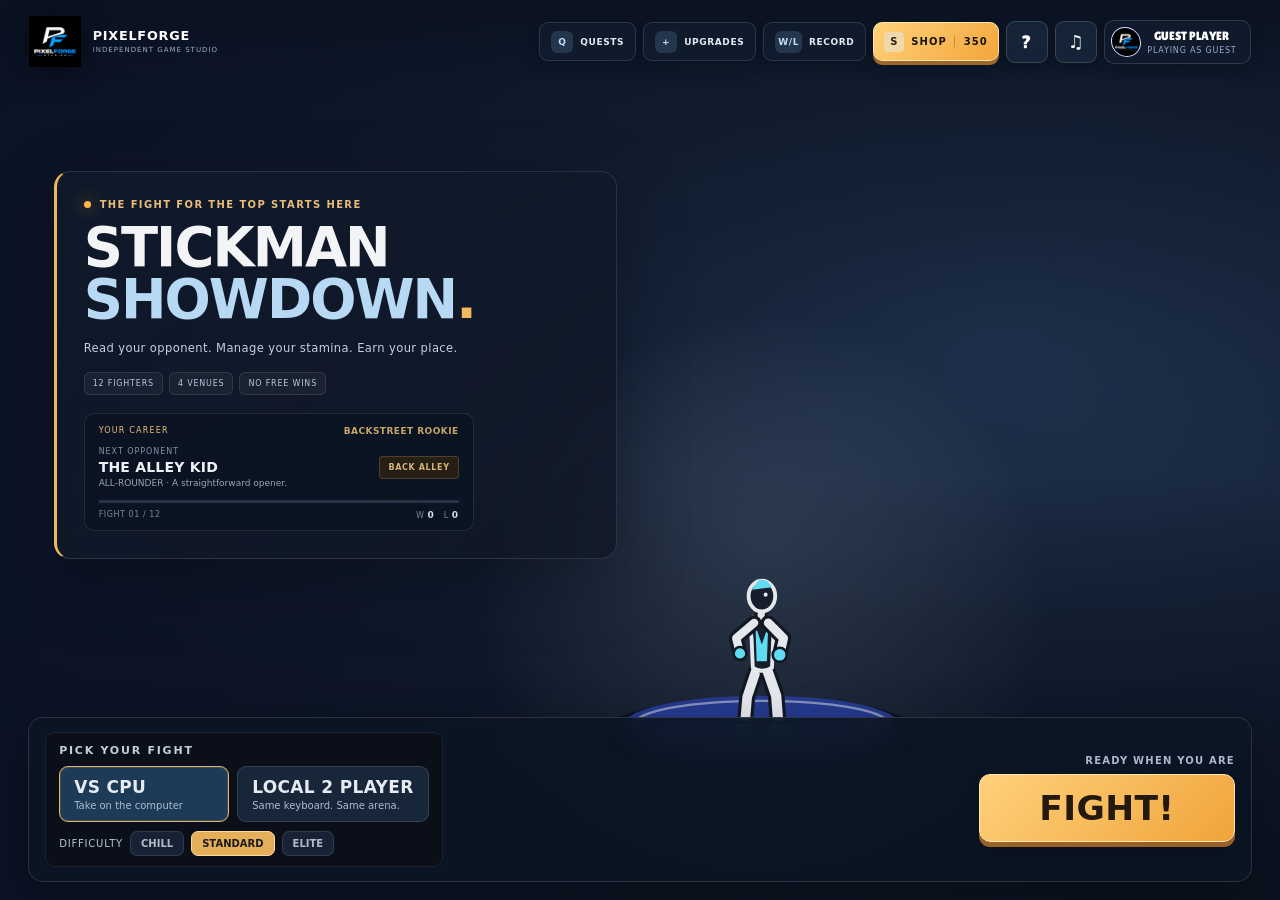
==== commit 864fbfe1: "Balance Easy mode and refresh the lobby UI" ====
--- a/index.html
+++ b/index.html
@@ -215,6 +215,35 @@
  .system-window,.shop-window{width:96vw;max-height:93dvh;padding:11px;gap:11px;border-radius:8px}.system-heading h2{font-size:23px}.system-heading p{font-size:9px;max-width:225px}.system-eyebrow{font-size:7px}.system-wallet{padding:7px 9px}.system-wallet b{font-size:15px}.system-wallet small{font-size:6px}.upgrade-grid{grid-template-columns:repeat(2,minmax(0,1fr));gap:6px}.upgrade-card{padding:8px;gap:6px}.upgrade-card p{min-height:0;font-size:9px}.upgrade-card h3{font-size:10px}.upgrade-card button{padding:7px 3px;font-size:8px}.quest-columns{grid-template-columns:1fr;gap:12px}.quest-card{padding:8px}.quest-card b{font-size:10px}.record-stats{grid-template-columns:repeat(2,1fr);gap:6px}.record-stats>div{padding:10px}.record-stats b{margin-top:4px;font-size:22px}.system-footer{align-items:flex-start;flex-direction:column}.system-footer span{font-size:8px}.system-footer button,.system-actions button{font-size:9px;min-width:100px}.system-fineprint{font-size:9px}
 }
 @media(max-height:650px) and (min-width:641px){.lobby-copy{top:14%}.career-panel{margin-top:9px;padding:8px 10px}.lobby-copy p{margin-top:8px}.hero-tags{margin-top:8px}.lobby-bottom{bottom:8px}.mode-wrap{padding:8px 10px}.cg-banner-slot{display:none!important}}
+
+/* PixelForge lobby refresh: cleaner arcade styling, clearer hierarchy, fewer skewed controls. */
+#lobby{background-color:#101a2b;background-image:radial-gradient(ellipse at 78% 38%,#263d5e 0%,#17253b 35%,#0d1422 76%)}
+#lobby:before{background:linear-gradient(90deg,#0b1328b8 0%,#101b2c55 54%,#10192b28 100%),linear-gradient(0deg,#090f1bd9 0%,transparent 47%,#0a1220a8 100%)}
+#lobby-preview{opacity:.94}
+.lobby-top{padding:16px clamp(14px,2.3vw,34px);align-items:center;background:linear-gradient(180deg,#0b1220c9,#0b122000);gap:14px}
+.brand img{filter:drop-shadow(0 4px 14px #0007)}.brand-text{text-shadow:none;letter-spacing:.06em}.brand-text small{color:#9eafc8;letter-spacing:.14em}
+.lobby-actions{gap:7px}.small-nav-btn{min-height:39px;padding:6px 11px;border-radius:9px;background:#111c2edb;border:1px solid #ffffff20;box-shadow:0 5px 15px #0002;transition:background .15s,border-color .15s}
+.small-nav-btn span{background:#24364c;color:#c4dcfa;border-radius:6px}.small-nav-btn:hover{background:#1b2c43;border-color:#91b7e35c}
+.shop-open-btn{border-radius:9px;min-height:39px;background:linear-gradient(135deg,#ffd27a,#f3a53b);border:1px solid #ffe5b0;box-shadow:0 4px 0 #9c6529,0 8px 20px #0003}
+.icon-btn{border-radius:9px;transform:none;background:#18273bd9;border:1px solid #ffffff28;box-shadow:0 4px 12px #0003}.icon-btn:hover{background:#263a54}
+.account-btn{border-radius:10px;transform:none;background:#111c2edb;border:1px solid #ffffff22;box-shadow:0 4px 15px #0003}.account-btn img{border:1px solid #ffffff30}
+.lobby-copy{top:19%;left:clamp(18px,4.2vw,64px);width:min(44vw,600px);padding:clamp(18px,2.1vw,30px);border:1px solid #ffffff1d;border-left:3px solid #f0b45b;border-radius:16px;background:linear-gradient(145deg,#101a2be8,#101725c9);box-shadow:0 22px 70px #0004;backdrop-filter:blur(9px);text-shadow:none}
+.lobby-copy .eyebrow{font:700 clamp(9px,.78vw,12px) system-ui,sans-serif;color:#e9bd79;letter-spacing:.14em;text-shadow:none;margin-bottom:12px}
+#lobby-title{font-size:clamp(38px,4.25vw,68px);line-height:.95;letter-spacing:-.035em;text-shadow:none}#lobby-title span{color:#b8d9f4}#lobby-title .title-accent{color:#f4b85d}
+.lobby-copy p{font:clamp(11px,.9vw,14px)/1.6 system-ui,sans-serif;color:#c6d0df;margin-top:14px}
+.hero-tags{gap:6px;margin-top:14px}.hero-tags span{border-radius:6px;background:#ffffff0b;border:1px solid #ffffff1b;color:#b9c7d9;letter-spacing:.1em}
+.career-panel{border-radius:10px;background:#0b1422c9;border:1px solid #ffffff1a;box-shadow:none;transform:none}.career-panel-top{color:#e7bd7b}.career-progress{background:#263347}.career-progress i{background:linear-gradient(90deg,#d79b43,#ffcf7c)}
+.lobby-bottom{left:clamp(14px,2.2vw,32px);right:clamp(14px,2.2vw,32px);bottom:clamp(12px,2vh,22px);padding:14px 16px;align-items:center;gap:18px;border:1px solid #ffffff20;border-radius:15px;background:#0c1524e8;box-shadow:0 15px 45px #0004;backdrop-filter:blur(10px)}
+.mode-wrap{max-width:76%;gap:9px}.section-label{font:700 11px system-ui,sans-serif;letter-spacing:.16em;color:#c2cede;text-shadow:none}.mode-row{gap:8px}
+.mode-choice{min-width:170px;padding:10px 14px;border:1px solid #ffffff20;border-radius:9px;background:#18263a;box-shadow:none;transform:none;transition:background .15s,border-color .15s,transform .15s}
+.mode-choice b{font-size:17px}.mode-choice small{font-size:10px;color:#aebbd0}.mode-choice.selected{background:#1d3b57;border:1px solid #e6b667;box-shadow:inset 0 0 0 1px #e6b66725}.mode-choice:hover{transform:translateY(-1px);filter:none;background:#22364d}
+.diff-row{font:10px system-ui,sans-serif;letter-spacing:.08em;color:#b7c4d6}.diff{border-radius:7px;padding:6px 10px;background:#172235;border:1px solid #ffffff1c;box-shadow:none;font:700 10px system-ui,sans-serif}.diff.selected{background:#e5ae58;border-color:#ffda9a;color:#1a1b20;box-shadow:none}
+.fight-wrap{gap:8px}.fight-label{font:700 10px system-ui,sans-serif;letter-spacing:.12em;color:#aab9cd;text-shadow:none}
+#play-button{width:clamp(170px,20vw,280px);height:68px;min-height:56px;border-radius:11px;background:linear-gradient(135deg,#ffd17b,#f0a43b);border:1px solid #ffe5ae;box-shadow:0 5px 0 #996126,0 9px 22px #0003;color:#24190e;transform:none;font-size:clamp(25px,2.7vw,40px);text-shadow:none;letter-spacing:.01em}
+#play-button:hover{filter:brightness(1.06);transform:translateY(-2px)}#play-button:active{transform:translateY(3px);box-shadow:0 2px 0 #996126}.cg-banner-slot{border-radius:8px;box-shadow:0 8px 24px #0004}
+@media(max-width:900px){.lobby-top{padding:10px 12px}.lobby-copy{top:17%;left:16px;width:min(48vw,520px);padding:16px}.lobby-bottom{padding:11px;gap:9px}.mode-wrap{max-width:72%}.mode-choice{min-width:132px;padding:9px 10px}.mode-choice b{font-size:14px}#play-button{width:clamp(125px,22vw,200px);height:58px;font-size:clamp(22px,3vw,30px)}}
+@media(max-width:640px){.lobby-top{padding:8px;gap:5px}.lobby-actions{gap:4px}.lobby-copy{top:15%;left:10px;width:min(75vw,380px);padding:13px;border-radius:12px}.lobby-copy .eyebrow{font-size:7px;margin-bottom:7px}#lobby-title{font-size:clamp(31px,8.1vw,46px)}.lobby-copy p{font-size:9px;margin-top:8px}.hero-tags{margin-top:7px}.career-panel{margin-top:8px;padding:8px}.career-panel-top{font-size:8px}.career-next b{font-size:11px}.career-next small,.career-next span,.career-stage,.career-bottom{font-size:7px}.lobby-bottom{left:8px;right:8px;bottom:8px;padding:8px;gap:6px;border-radius:10px;align-items:flex-end}.mode-wrap{max-width:69%;gap:5px}.section-label{font-size:8px}.mode-row{gap:4px}.mode-choice{min-width:0;flex:1;padding:7px 6px;border-radius:7px}.mode-choice b{font-size:10px}.mode-choice small{font-size:7px}.diff-row{font-size:7px;gap:3px}.diff{padding:4px 5px;font-size:7px}.fight-wrap{gap:5px}.fight-label{font-size:6px}#play-button{min-width:90px;width:27vw;height:47px;min-height:45px;font-size:clamp(18px,5.5vw,27px);border-radius:8px;box-shadow:0 4px 0 #996126,0 7px 16px #0003}}
+
 </style>
 </head>
 <body>
@@ -767,23 +796,23 @@
  if($("quests-screen")&&$("quests-screen").classList.contains("active"))pfRenderQuests();
 };
 function pfCareerStats(side){
- const p=app.profile,u=p.upgrades||{};
+ const p=app.profile,u=p.upgrades||{},easy=app.mode==="cpu"&&app.difficulty==="easy";
  if(side===0)return{
-  maxHp:100+8*(u.health||0),
-  maxStamina:100+14*(u.stamina||0),
-  staminaRegen:13+(u.stamina||0)*1.5,
+  maxHp:(100+8*(u.health||0))*(easy?1.2:1),
+  maxStamina:(100+14*(u.stamina||0))*(easy?1.15:1),
+  staminaRegen:(13+(u.stamina||0)*1.5)*(easy?1.4:1),
   reachMultiplier:1+(u.reach||0)*.075,
   baseSpeedMultiplier:1+(u.speed||0)*.05,
-  damageMultiplier:1+(u.strength||0)*.065,
+  damageMultiplier:(1+(u.strength||0)*.065)*(easy?1.2:1),
   attackCooldownMultiplier:1,
   style:"player"
  };
  const enemy=(app.mode==="cpu"?pfOpponent():null),st=enemy?enemy.stats:{health:1,stamina:1,reach:1,speed:1,damage:1,cooldown:1};
  return{
-  maxHp:100*(st.health||1),maxStamina:100*(st.stamina||1),
-  staminaRegen:13*(st.stamina||1),reachMultiplier:st.reach||1,
-  baseSpeedMultiplier:st.speed||1,damageMultiplier:st.damage||1,
-  attackCooldownMultiplier:st.cooldown||1,style:enemy?enemy.style:"balanced"
+  maxHp:100*(st.health||1)*(easy?.76:1),maxStamina:100*(st.stamina||1),
+  staminaRegen:13*(st.stamina||1),reachMultiplier:(st.reach||1)*(easy?.9:1),
+  baseSpeedMultiplier:(st.speed||1)*(easy?.78:1),damageMultiplier:(st.damage||1)*(easy?.52:1),
+  attackCooldownMultiplier:(st.cooldown||1)*(easy?1.45:1),style:enemy?enemy.style:"balanced"
  };
 }
 const pfBaseSpawnFighter=spawnFighter;
@@ -978,37 +1007,49 @@
  f.vx*=.78+.22*staminaRatio;
 };
 cpu=function(f,o,dt){
- const dist=Math.abs(o.x-f.x),toward=Math.sign(o.x-f.x)||f.face,style=f.aiStyle||"balanced";
+ const dist=Math.abs(o.x-f.x),toward=Math.sign(o.x-f.x)||f.face,style=f.aiStyle||"balanced",easy=app.mode==="cpu"&&app.difficulty==="easy";
  f.aiWait-=dt;
  if(f.aiWait<=0){
-  f.aiWait=style==="speedster"?rnd(.055,.12):style==="counter"?rnd(.12,.22):style==="slugger"?rnd(.16,.29):rnd(.09,.2);
   const enemyAttacking=["punch","kick","spin"].includes(o.action)&&o.t<.27&&dist<175*scale;
-  if(f.stamina<24)f.aiIntent=dist<145*scale?"retreat":"recover";
-  else if(style==="counter"&&enemyAttacking&&Math.random()<.76)f.aiIntent="block";
-  else if(dist>210*scale)f.aiIntent=Math.random()<(style==="speedster"?.36:.15)?"dash":"approach";
-  else if(enemyAttacking&&Math.random()<(style==="counter"?.72:.33))f.aiIntent="block";
-  else if(Math.random()<(style==="speedster"?.78:style==="slugger"?.52:style==="counter"?.42:.62))f.aiIntent="attack";
-  else f.aiIntent=Math.random()<.5?"approach":"feint";
-  f.hesitate=Math.random()>(style==="speedster"?.97:.91)?rnd(.06,.18):0;
+  if(easy){
+   f.aiWait=rnd(.42,.68);
+   const roll=Math.random();
+   if(f.stamina<20)f.aiIntent=dist<135*scale?"retreat":"recover";
+   else if(dist>145*scale)f.aiIntent="approach";
+   else if(enemyAttacking&&roll<.12)f.aiIntent="block";
+   else if(roll<.22)f.aiIntent="attack";
+   else if(roll<.76)f.aiIntent="approach";
+   else f.aiIntent="feint";
+   f.hesitate=roll<.2?rnd(.12,.3):0;
+  }else{
+   f.aiWait=style==="speedster"?rnd(.055,.12):style==="counter"?rnd(.12,.22):style==="slugger"?rnd(.16,.29):rnd(.09,.2);
+   if(f.stamina<24)f.aiIntent=dist<145*scale?"retreat":"recover";
+   else if(style==="counter"&&enemyAttacking&&Math.random()<.76)f.aiIntent="block";
+   else if(dist>210*scale)f.aiIntent=Math.random()<(style==="speedster"?.36:.15)?"dash":"approach";
+   else if(enemyAttacking&&Math.random()<(style==="counter"?.72:.33))f.aiIntent="block";
+   else if(Math.random()<(style==="speedster"?.78:style==="slugger"?.52:style==="counter"?.42:.62))f.aiIntent="attack";
+   else f.aiIntent=Math.random()<.5?"approach":"feint";
+   f.hesitate=Math.random()>(style==="speedster"?.97:.91)?rnd(.06,.18):0;
+  }
  }
  if(f.hesitate>0){f.hesitate-=dt;return}
  if(f.stun>0)return;
- if(f.aiIntent==="recover"){guard(f,false);if(dist<180*scale)f.vx-=toward*500*scale*dt}
- else if(f.aiIntent==="retreat"){guard(f,false);f.vx-=toward*650*scale*dt}
- else if(f.aiIntent==="approach"){guard(f,false);if(dist>80*scale)f.vx+=toward*(style==="speedster"?1940:style==="slugger"?950:1350)*scale*dt;else if(dist<58*scale)f.vx-=toward*640*scale*dt;if(dist>260*scale&&style==="speedster"&&f.cool<=0&&Math.random()<dt*.5)dash(f,toward)}
+ if(f.aiIntent==="recover"){guard(f,false);if(dist<180*scale)f.vx-=toward*(easy?280:500)*scale*dt}
+ else if(f.aiIntent==="retreat"){guard(f,false);f.vx-=toward*(easy?360:650)*scale*dt}
+ else if(f.aiIntent==="approach"){guard(f,false);if(dist>(easy?100:80)*scale)f.vx+=toward*(easy?680:style==="speedster"?1940:style==="slugger"?950:1350)*scale*dt;else if(dist<(easy?48:58)*scale)f.vx-=toward*(easy?300:640)*scale*dt;if(!easy&&dist>260*scale&&style==="speedster"&&f.cool<=0&&Math.random()<dt*.5)dash(f,toward)}
  else if(f.aiIntent==="block"){if(dist<(style==="slugger"?185:155)*scale){guard(f,true);f.vx*=.8}else guard(f,false)}
  else if(f.aiIntent==="attack"){
   guard(f,false);
   const bestReach=(style==="slugger"?135:style==="speedster"?82:116)*scale*(f.reachMultiplier||1);
-  if(dist>bestReach){f.vx+=toward*(style==="speedster"?1500:1000)*scale*dt;if(dist>230*scale&&style!=="slugger"&&Math.random()<dt*.2)jump(f)}
+  if(dist>bestReach){f.vx+=toward*(easy?560:style==="speedster"?1500:1000)*scale*dt;if(!easy&&dist>230*scale&&style!=="slugger"&&Math.random()<dt*.2)jump(f)}
   else if(f.cool<=0){
    let type=style==="slugger"?(Math.random()<.78?"kick":"punch"):style==="speedster"?(Math.random()<.83?"punch":"kick"):dist<86*scale?(Math.random()<.73?"punch":"kick"):"kick";
-   if(style==="counter"&&o.action==="block"&&Math.random()<.65)type="kick";
-   if(!f.grounded&&Math.random()<.35)type="spin";
+   if(!easy&&style==="counter"&&o.action==="block"&&Math.random()<.65)type="kick";
+   if(!easy&&!f.grounded&&Math.random()<.35)type="spin";
    hitMove(f,type);
   }
- }else{guard(f,false);if(dist<160*scale)f.vx-=toward*400*scale*dt;else if(dist>255*scale&&Math.random()<dt*.12)dash(f,-toward)}
-};
+ }else{guard(f,false);if(dist<160*scale)f.vx-=toward*(easy?180:400)*scale*dt;else if(!easy&&dist>255*scale&&Math.random()<dt*.12)dash(f,-toward)}
+ };
 hitCheck=function(a,b){
  if(!["punch","kick","spin"].includes(a.action)||a.hit)return;
  const q=attack[a.action];if(a.t<q.start||a.t>q.end)return;
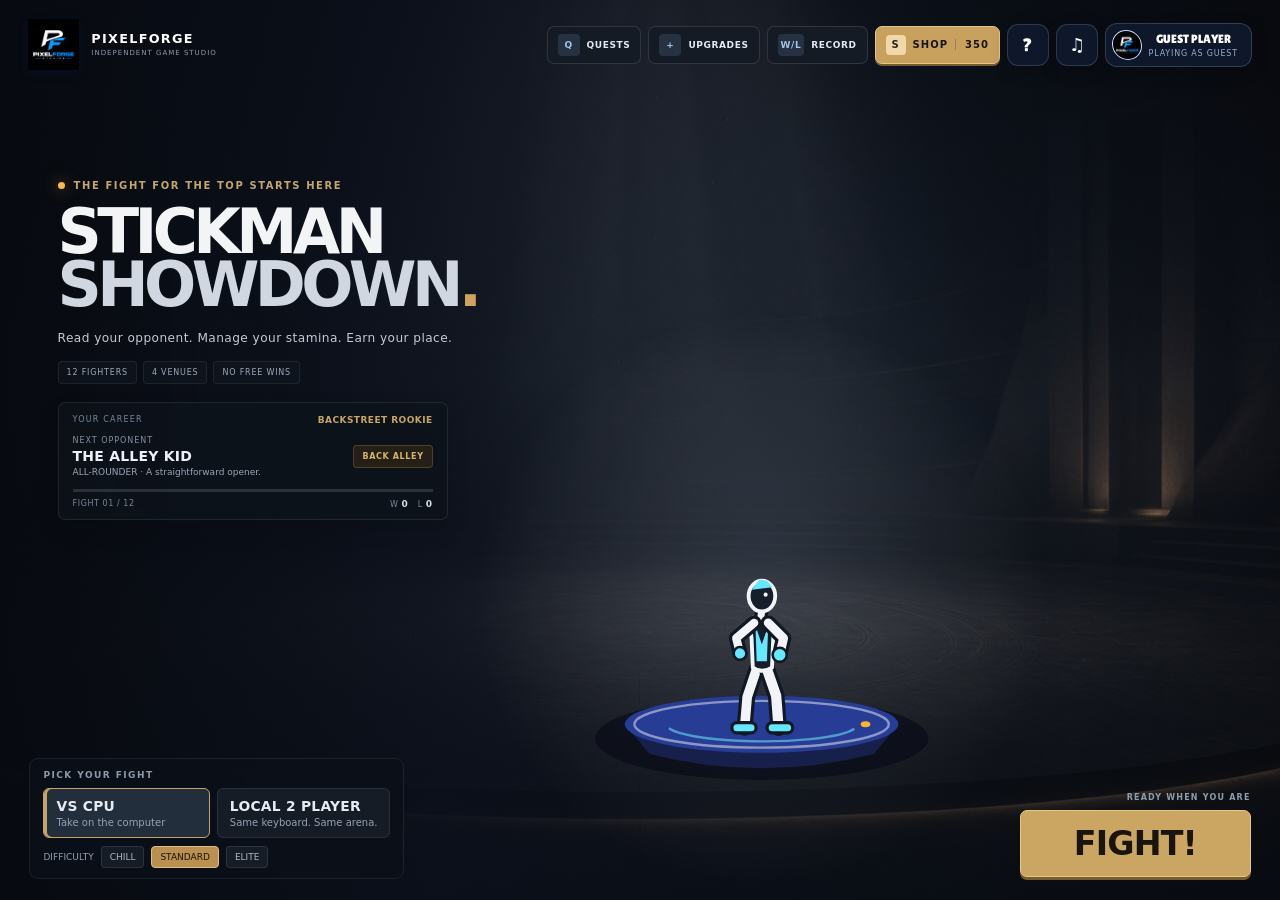
==== commit 1de99f4d: "Revert unwanted lobby styling refresh" ====
--- a/index.html
+++ b/index.html
@@ -215,34 +215,6 @@
  .system-window,.shop-window{width:96vw;max-height:93dvh;padding:11px;gap:11px;border-radius:8px}.system-heading h2{font-size:23px}.system-heading p{font-size:9px;max-width:225px}.system-eyebrow{font-size:7px}.system-wallet{padding:7px 9px}.system-wallet b{font-size:15px}.system-wallet small{font-size:6px}.upgrade-grid{grid-template-columns:repeat(2,minmax(0,1fr));gap:6px}.upgrade-card{padding:8px;gap:6px}.upgrade-card p{min-height:0;font-size:9px}.upgrade-card h3{font-size:10px}.upgrade-card button{padding:7px 3px;font-size:8px}.quest-columns{grid-template-columns:1fr;gap:12px}.quest-card{padding:8px}.quest-card b{font-size:10px}.record-stats{grid-template-columns:repeat(2,1fr);gap:6px}.record-stats>div{padding:10px}.record-stats b{margin-top:4px;font-size:22px}.system-footer{align-items:flex-start;flex-direction:column}.system-footer span{font-size:8px}.system-footer button,.system-actions button{font-size:9px;min-width:100px}.system-fineprint{font-size:9px}
 }
 @media(max-height:650px) and (min-width:641px){.lobby-copy{top:14%}.career-panel{margin-top:9px;padding:8px 10px}.lobby-copy p{margin-top:8px}.hero-tags{margin-top:8px}.lobby-bottom{bottom:8px}.mode-wrap{padding:8px 10px}.cg-banner-slot{display:none!important}}
-
-/* PixelForge lobby refresh: cleaner arcade styling, clearer hierarchy, fewer skewed controls. */
-#lobby{background-color:#101a2b;background-image:radial-gradient(ellipse at 78% 38%,#263d5e 0%,#17253b 35%,#0d1422 76%)}
-#lobby:before{background:linear-gradient(90deg,#0b1328b8 0%,#101b2c55 54%,#10192b28 100%),linear-gradient(0deg,#090f1bd9 0%,transparent 47%,#0a1220a8 100%)}
-#lobby-preview{opacity:.94}
-.lobby-top{padding:16px clamp(14px,2.3vw,34px);align-items:center;background:linear-gradient(180deg,#0b1220c9,#0b122000);gap:14px}
-.brand img{filter:drop-shadow(0 4px 14px #0007)}.brand-text{text-shadow:none;letter-spacing:.06em}.brand-text small{color:#9eafc8;letter-spacing:.14em}
-.lobby-actions{gap:7px}.small-nav-btn{min-height:39px;padding:6px 11px;border-radius:9px;background:#111c2edb;border:1px solid #ffffff20;box-shadow:0 5px 15px #0002;transition:background .15s,border-color .15s}
-.small-nav-btn span{background:#24364c;color:#c4dcfa;border-radius:6px}.small-nav-btn:hover{background:#1b2c43;border-color:#91b7e35c}
-.shop-open-btn{border-radius:9px;min-height:39px;background:linear-gradient(135deg,#ffd27a,#f3a53b);border:1px solid #ffe5b0;box-shadow:0 4px 0 #9c6529,0 8px 20px #0003}
-.icon-btn{border-radius:9px;transform:none;background:#18273bd9;border:1px solid #ffffff28;box-shadow:0 4px 12px #0003}.icon-btn:hover{background:#263a54}
-.account-btn{border-radius:10px;transform:none;background:#111c2edb;border:1px solid #ffffff22;box-shadow:0 4px 15px #0003}.account-btn img{border:1px solid #ffffff30}
-.lobby-copy{top:19%;left:clamp(18px,4.2vw,64px);width:min(44vw,600px);padding:clamp(18px,2.1vw,30px);border:1px solid #ffffff1d;border-left:3px solid #f0b45b;border-radius:16px;background:linear-gradient(145deg,#101a2be8,#101725c9);box-shadow:0 22px 70px #0004;backdrop-filter:blur(9px);text-shadow:none}
-.lobby-copy .eyebrow{font:700 clamp(9px,.78vw,12px) system-ui,sans-serif;color:#e9bd79;letter-spacing:.14em;text-shadow:none;margin-bottom:12px}
-#lobby-title{font-size:clamp(38px,4.25vw,68px);line-height:.95;letter-spacing:-.035em;text-shadow:none}#lobby-title span{color:#b8d9f4}#lobby-title .title-accent{color:#f4b85d}
-.lobby-copy p{font:clamp(11px,.9vw,14px)/1.6 system-ui,sans-serif;color:#c6d0df;margin-top:14px}
-.hero-tags{gap:6px;margin-top:14px}.hero-tags span{border-radius:6px;background:#ffffff0b;border:1px solid #ffffff1b;color:#b9c7d9;letter-spacing:.1em}
-.career-panel{border-radius:10px;background:#0b1422c9;border:1px solid #ffffff1a;box-shadow:none;transform:none}.career-panel-top{color:#e7bd7b}.career-progress{background:#263347}.career-progress i{background:linear-gradient(90deg,#d79b43,#ffcf7c)}
-.lobby-bottom{left:clamp(14px,2.2vw,32px);right:clamp(14px,2.2vw,32px);bottom:clamp(12px,2vh,22px);padding:14px 16px;align-items:center;gap:18px;border:1px solid #ffffff20;border-radius:15px;background:#0c1524e8;box-shadow:0 15px 45px #0004;backdrop-filter:blur(10px)}
-.mode-wrap{max-width:76%;gap:9px}.section-label{font:700 11px system-ui,sans-serif;letter-spacing:.16em;color:#c2cede;text-shadow:none}.mode-row{gap:8px}
-.mode-choice{min-width:170px;padding:10px 14px;border:1px solid #ffffff20;border-radius:9px;background:#18263a;box-shadow:none;transform:none;transition:background .15s,border-color .15s,transform .15s}
-.mode-choice b{font-size:17px}.mode-choice small{font-size:10px;color:#aebbd0}.mode-choice.selected{background:#1d3b57;border:1px solid #e6b667;box-shadow:inset 0 0 0 1px #e6b66725}.mode-choice:hover{transform:translateY(-1px);filter:none;background:#22364d}
-.diff-row{font:10px system-ui,sans-serif;letter-spacing:.08em;color:#b7c4d6}.diff{border-radius:7px;padding:6px 10px;background:#172235;border:1px solid #ffffff1c;box-shadow:none;font:700 10px system-ui,sans-serif}.diff.selected{background:#e5ae58;border-color:#ffda9a;color:#1a1b20;box-shadow:none}
-.fight-wrap{gap:8px}.fight-label{font:700 10px system-ui,sans-serif;letter-spacing:.12em;color:#aab9cd;text-shadow:none}
-#play-button{width:clamp(170px,20vw,280px);height:68px;min-height:56px;border-radius:11px;background:linear-gradient(135deg,#ffd17b,#f0a43b);border:1px solid #ffe5ae;box-shadow:0 5px 0 #996126,0 9px 22px #0003;color:#24190e;transform:none;font-size:clamp(25px,2.7vw,40px);text-shadow:none;letter-spacing:.01em}
-#play-button:hover{filter:brightness(1.06);transform:translateY(-2px)}#play-button:active{transform:translateY(3px);box-shadow:0 2px 0 #996126}.cg-banner-slot{border-radius:8px;box-shadow:0 8px 24px #0004}
-@media(max-width:900px){.lobby-top{padding:10px 12px}.lobby-copy{top:17%;left:16px;width:min(48vw,520px);padding:16px}.lobby-bottom{padding:11px;gap:9px}.mode-wrap{max-width:72%}.mode-choice{min-width:132px;padding:9px 10px}.mode-choice b{font-size:14px}#play-button{width:clamp(125px,22vw,200px);height:58px;font-size:clamp(22px,3vw,30px)}}
-@media(max-width:640px){.lobby-top{padding:8px;gap:5px}.lobby-actions{gap:4px}.lobby-copy{top:15%;left:10px;width:min(75vw,380px);padding:13px;border-radius:12px}.lobby-copy .eyebrow{font-size:7px;margin-bottom:7px}#lobby-title{font-size:clamp(31px,8.1vw,46px)}.lobby-copy p{font-size:9px;margin-top:8px}.hero-tags{margin-top:7px}.career-panel{margin-top:8px;padding:8px}.career-panel-top{font-size:8px}.career-next b{font-size:11px}.career-next small,.career-next span,.career-stage,.career-bottom{font-size:7px}.lobby-bottom{left:8px;right:8px;bottom:8px;padding:8px;gap:6px;border-radius:10px;align-items:flex-end}.mode-wrap{max-width:69%;gap:5px}.section-label{font-size:8px}.mode-row{gap:4px}.mode-choice{min-width:0;flex:1;padding:7px 6px;border-radius:7px}.mode-choice b{font-size:10px}.mode-choice small{font-size:7px}.diff-row{font-size:7px;gap:3px}.diff{padding:4px 5px;font-size:7px}.fight-wrap{gap:5px}.fight-label{font-size:6px}#play-button{min-width:90px;width:27vw;height:47px;min-height:45px;font-size:clamp(18px,5.5vw,27px);border-radius:8px;box-shadow:0 4px 0 #996126,0 7px 16px #0003}}
 
 </style>
 </head>
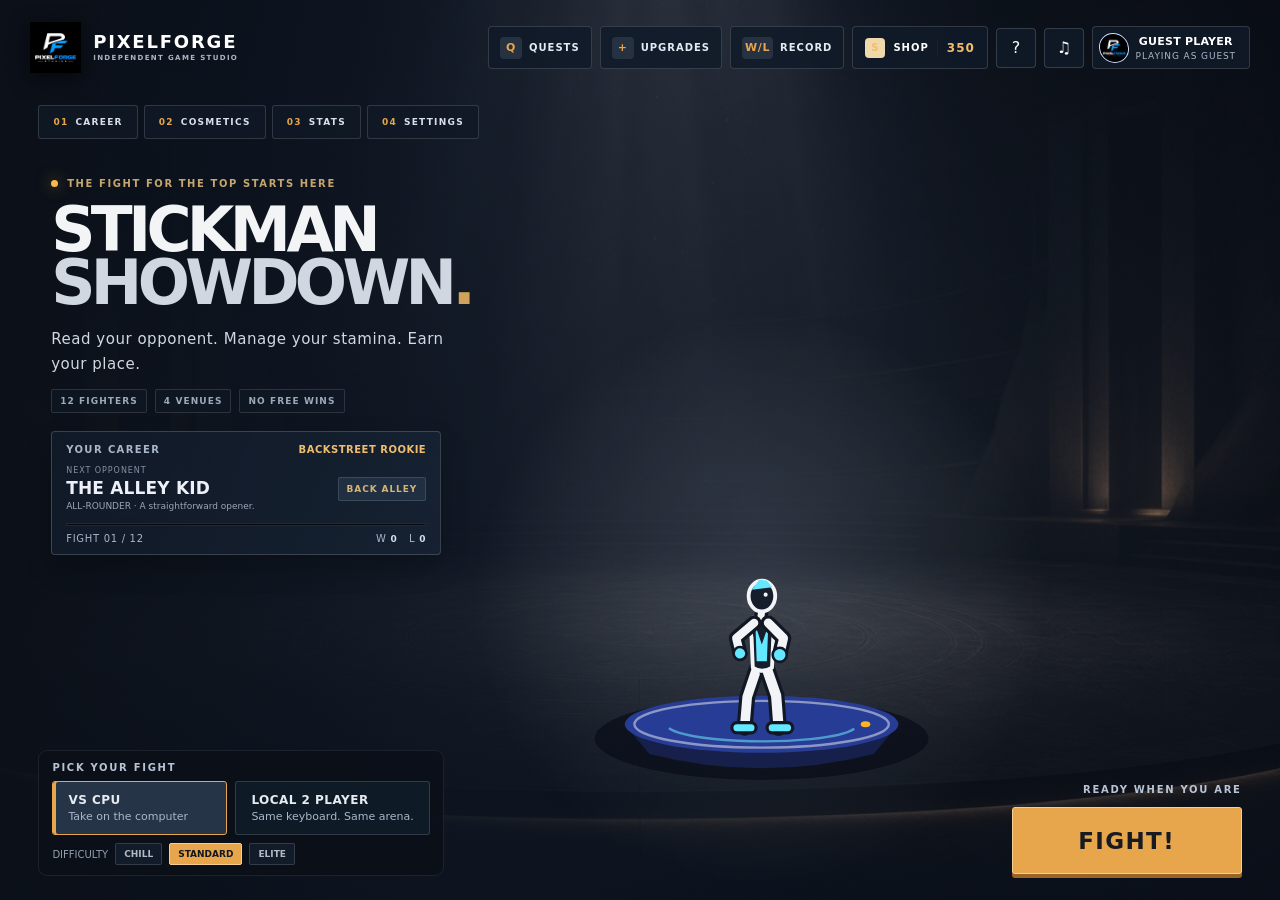
==== commit 57e32ce6: "Add polished menu navigation and career, stats, settings panels" ====
--- a/index.html
+++ b/index.html
@@ -216,6 +216,110 @@
 }
 @media(max-height:650px) and (min-width:641px){.lobby-copy{top:14%}.career-panel{margin-top:9px;padding:8px 10px}.lobby-copy p{margin-top:8px}.hero-tags{margin-top:8px}.lobby-bottom{bottom:8px}.mode-wrap{padding:8px 10px}.cg-banner-slot{display:none!important}}
 
+
+/* PixelForge professional menu pass — keeps the existing game renderer and systems intact. */
+:root{--pf-ink:#101622;--pf-panel:#151e2c;--pf-line:#ffffff24;--pf-muted:#aab6c9;--pf-accent:#e7a64b}
+body{font-family:Inter,ui-sans-serif,system-ui,-apple-system,"Segoe UI",sans-serif}
+#lobby{background-color:#101722}
+#lobby:before{background:linear-gradient(90deg,#0b1019ed 0%,#0d1522c9 36%,#0d152236 76%),linear-gradient(0deg,#080d16e8 0%,#080d1640 44%,#080d1666 100%)}
+.lobby-top{padding:22px 30px;align-items:center}
+.brand img{filter:drop-shadow(0 5px 10px #0008)}
+.brand-text{font-family:Inter,ui-sans-serif,system-ui,sans-serif;font-weight:850;letter-spacing:.1em;text-shadow:none;font-size:18px}
+.brand-text small{font-family:Inter,ui-sans-serif,system-ui,sans-serif;font-weight:600;letter-spacing:.19em;color:#aab6c9}
+.lobby-actions{gap:8px}
+.small-nav-btn,.shop-open-btn{min-height:43px;border:1px solid #ffffff25;background:#111b29d9;box-shadow:none;transform:none;border-radius:4px;transition:background .16s,border-color .16s,transform .16s}
+.small-nav-btn{padding:7px 11px;display:flex;align-items:center;gap:7px;font-family:Inter,ui-sans-serif,system-ui,sans-serif}
+.small-nav-btn span{font-size:11px;color:#e7a64b;font-weight:800}
+.small-nav-btn b,.shop-button-label{font-size:10px;letter-spacing:.1em;font-weight:750}
+.small-nav-btn:hover,.shop-open-btn:hover,.icon-btn:hover{background:#263447;border-color:#ffffff48;transform:translateY(-1px)}
+.shop-open-btn{padding:7px 12px;gap:8px;color:#fff}
+.shop-open-btn b{font:700 12px Inter,ui-sans-serif,system-ui,sans-serif;color:#f0bd6d}
+.shop-button-icon{color:#f0bd6d}
+.icon-btn{width:40px;height:40px;min-width:40px;min-height:40px;border:1px solid #ffffff28;background:#111b29d9;box-shadow:none;transform:none;border-radius:4px;font-size:16px}
+.account-btn{min-height:43px;border:1px solid #ffffff25;background:#111b29d9;box-shadow:none;transform:none;border-radius:4px}
+.account-name{font:700 11px Inter,ui-sans-serif,system-ui,sans-serif;letter-spacing:.02em}
+.account-caption{font:9px Inter,ui-sans-serif,system-ui,sans-serif;color:#aab6c9}
+.lobby-copy{top:178px;left:clamp(24px,4vw,64px);width:min(44vw,660px);text-shadow:none}
+.eyebrow{font:750 11px Inter,ui-sans-serif,system-ui,sans-serif;letter-spacing:.19em;color:#efbc70;text-shadow:none}
+.lobby-copy h1{font-family:"Lilita One",Impact,sans-serif;font-size:clamp(44px,5.2vw,76px);line-height:.96;letter-spacing:.015em;text-shadow:0 4px 0 #0006}
+.lobby-copy p{font:15px/1.65 Inter,ui-sans-serif,system-ui,sans-serif;color:#d0d8e4;max-width:430px}
+.hero-tags{gap:8px}
+.hero-tags span{font:700 9px Inter,ui-sans-serif,system-ui,sans-serif;letter-spacing:.12em;background:#101925a8;border:1px solid #ffffff20;border-radius:2px}
+.career-panel{background:linear-gradient(110deg,#111a28ed,#172334df);border:1px solid #ffffff2b;box-shadow:0 12px 28px #0003;border-radius:4px;transform:none;max-width:475px}
+.career-panel-top{font:700 10px Inter,ui-sans-serif,system-ui,sans-serif;letter-spacing:.14em;color:#aab6c9}
+.career-panel-top b{color:#efbc70;font-size:10px}
+.career-next{align-items:center}
+.career-next b{font:800 17px Inter,ui-sans-serif,system-ui,sans-serif;letter-spacing:.01em}
+.career-next small,.career-next span{font-family:Inter,ui-sans-serif,system-ui,sans-serif}
+.career-stage{font:700 9px Inter,ui-sans-serif,system-ui,sans-serif;letter-spacing:.1em;background:#202f42;border:1px solid #ffffff20;border-radius:2px}
+.career-progress{background:#060a10;border:1px solid #ffffff20}
+.career-progress i{background:linear-gradient(90deg,#bf8135,#f1c477)}
+.career-bottom{font:10px Inter,ui-sans-serif,system-ui,sans-serif;color:#aab6c9}
+.lobby-bottom{left:clamp(20px,3vw,42px);right:clamp(20px,3vw,42px);bottom:24px;align-items:flex-end}
+.section-label,.fight-label{font:750 10px Inter,ui-sans-serif,system-ui,sans-serif;letter-spacing:.17em;color:#b8c4d5;text-shadow:none}
+.mode-row{gap:8px}
+.mode-choice{min-width:175px;padding:11px 15px;background:#111b29ed;border:1px solid #ffffff25;box-shadow:none;transform:none;border-radius:3px;transition:background .15s,border-color .15s}
+.mode-choice b{font:750 12px Inter,ui-sans-serif,system-ui,sans-serif;letter-spacing:.04em}
+.mode-choice small{font:11px Inter,ui-sans-serif,system-ui,sans-serif;color:#aab6c9}
+.mode-choice.selected{background:#263447;border-color:#e7a64b;box-shadow:inset 3px 0 #e7a64b}
+.mode-choice:hover{transform:translateY(-2px);filter:none}
+.diff-row{font:10px Inter,ui-sans-serif,system-ui,sans-serif}
+.diff{background:#111b29;border:1px solid #ffffff25;box-shadow:none;border-radius:2px;font:700 9px Inter,ui-sans-serif,system-ui,sans-serif}
+.diff.selected{background:#e7a64b;color:#111722;border-color:#f5cf92;box-shadow:none}
+#play-button{width:230px;height:67px;min-height:58px;background:#e7a64b;box-shadow:0 4px 0 #9a6426;color:#171b21;border:1px solid #f5cf92;border-radius:3px;transform:none;font:900 23px Inter,ui-sans-serif,system-ui,sans-serif;letter-spacing:.06em;text-shadow:none}
+#play-button:hover{transform:translateY(-2px);filter:brightness(1.06)}
+#play-button:active{transform:translateY(2px);box-shadow:0 1px 0 #9a6426}
+.fight-wrap{gap:12px}
+.menu-foot{font:9px Inter,ui-sans-serif,system-ui,sans-serif;color:#c5cedb7a}
+#cg-banner-container{border-radius:2px}
+.pf-primary-nav{position:absolute;z-index:8;left:clamp(20px,3vw,42px);top:105px;display:flex;gap:6px;flex-wrap:wrap}
+.pf-primary-nav button{min-height:34px;padding:0 14px;background:#101925d9;border:1px solid #ffffff24;border-radius:3px;color:#d9e0ea;font:750 9px Inter,ui-sans-serif,system-ui,sans-serif;letter-spacing:.14em;transition:background .15s,border-color .15s,color .15s}
+.pf-primary-nav button:hover,.pf-primary-nav button[aria-current="page"]{background:#253447;border-color:#e7a64b;color:#fff}
+.pf-primary-nav button span{color:#e7a64b;margin-right:7px}
+.pf-detail-window{width:min(94vw,980px);max-height:min(88vh,820px);overflow:auto;text-align:left;background:#111a27;border:1px solid #ffffff2b;border-top:3px solid #e7a64b;border-radius:5px;box-shadow:0 24px 80px #0009;padding:clamp(18px,3vw,32px)}
+.pf-detail-heading{display:flex;align-items:flex-start;justify-content:space-between;gap:18px;border-bottom:1px solid #ffffff20;padding-bottom:20px;margin-bottom:20px}
+.pf-kicker{font:800 10px Inter,ui-sans-serif,system-ui,sans-serif;color:#e7a64b;letter-spacing:.2em}
+.pf-detail-heading h2{font:900 clamp(27px,4vw,42px) Inter,ui-sans-serif,system-ui,sans-serif;letter-spacing:-.04em;margin:7px 0;color:#fff}
+.pf-detail-heading p{font:13px/1.6 Inter,ui-sans-serif,system-ui,sans-serif;color:#aab6c9;margin:0;max-width:590px}
+.pf-close{flex:none;background:#1d2a3a;border:1px solid #ffffff2a;padding:10px 13px;border-radius:3px;font:800 10px Inter,ui-sans-serif,system-ui,sans-serif;letter-spacing:.1em}
+.pf-career-overview{display:grid;grid-template-columns:1.2fr 1fr 1fr;gap:10px;margin-bottom:20px}
+.pf-overview-card,.pf-stat-card{padding:14px;background:#172231;border:1px solid #ffffff1d;border-radius:3px}
+.pf-overview-card small,.pf-stat-card small{display:block;font:750 9px Inter,ui-sans-serif,system-ui,sans-serif;color:#aab6c9;letter-spacing:.14em}
+.pf-overview-card b{display:block;margin-top:8px;font:850 18px Inter,ui-sans-serif,system-ui,sans-serif;color:#fff}
+.pf-overview-card p{font:11px/1.5 Inter,ui-sans-serif,system-ui,sans-serif;color:#aab6c9;margin:7px 0 0}
+.pf-career-map{display:grid;grid-template-columns:repeat(3,minmax(0,1fr));gap:8px}
+.pf-fight-node{position:relative;min-height:100px;padding:13px;background:#151f2d;border:1px solid #ffffff1b;border-radius:3px}
+.pf-fight-node.current{border-color:#e7a64b;background:#222b34;box-shadow:inset 3px 0 #e7a64b}
+.pf-fight-node.done{border-color:#4e846e}
+.pf-fight-node.locked{opacity:.52}
+.pf-fight-node small{font:800 9px Inter,ui-sans-serif,system-ui,sans-serif;letter-spacing:.12em;color:#aab6c9}
+.pf-fight-node b{display:block;margin:9px 0 5px;font:800 12px Inter,ui-sans-serif,system-ui,sans-serif}
+.pf-fight-node span{font:10px/1.4 Inter,ui-sans-serif,system-ui,sans-serif;color:#aab6c9}
+.pf-node-status{float:right;color:#e7a64b!important}
+.pf-detail-footer{display:flex;align-items:center;justify-content:space-between;gap:12px;flex-wrap:wrap;margin-top:20px;padding-top:16px;border-top:1px solid #ffffff20}
+.pf-detail-footer p{font:11px/1.5 Inter,ui-sans-serif,system-ui,sans-serif;color:#aab6c9;margin:0}
+.pf-action{padding:12px 17px;background:#e7a64b;color:#161b22;border:1px solid #f5cf92;border-radius:3px;font:900 10px Inter,ui-sans-serif,system-ui,sans-serif;letter-spacing:.1em}
+.pf-stats-grid{display:grid;grid-template-columns:repeat(4,minmax(0,1fr));gap:10px}
+.pf-stat-card b{display:block;margin-top:8px;font:900 clamp(22px,3vw,32px) Inter,ui-sans-serif,system-ui,sans-serif;color:#fff}
+.pf-stat-card em{display:block;margin-top:5px;font:10px Inter,ui-sans-serif,system-ui,sans-serif;color:#aab6c9;font-style:normal}
+.pf-setting-row{display:flex;align-items:center;justify-content:space-between;gap:16px;padding:16px 0;border-bottom:1px solid #ffffff1b}
+.pf-setting-row b{display:block;font:800 13px Inter,ui-sans-serif,system-ui,sans-serif}
+.pf-setting-row small{display:block;margin-top:5px;font:11px/1.5 Inter,ui-sans-serif,system-ui,sans-serif;color:#aab6c9}
+.pf-toggle{min-width:78px;padding:9px 12px;background:#1d2a3a;border:1px solid #ffffff2a;border-radius:3px;font:800 10px Inter,ui-sans-serif,system-ui,sans-serif;letter-spacing:.1em}
+.pf-toggle[aria-pressed="true"]{background:#284a3d;border-color:#69aa8b;color:#d9ffeb}
+.overlay-screen{backdrop-filter:blur(6px);background:#060b13d9}
+.overlay-box,.shop-window,.system-window{border-radius:4px}
+@media(max-width:900px){.lobby-top{padding:15px 18px}.lobby-copy{top:160px}.pf-primary-nav{top:83px}.lobby-bottom{bottom:18px}.mode-choice{min-width:155px}}
+@media(max-width:640px){
+ .lobby-top{padding:9px 10px}.brand-text{font-size:10px}.brand-text small{font-size:6px}.lobby-actions{gap:4px}.small-nav-btn{min-height:31px;padding:5px 6px;gap:4px}.small-nav-btn b{font-size:7px}.small-nav-btn span{font-size:8px}.shop-open-btn{min-height:31px;padding:5px 7px;gap:4px}.shop-button-label{font-size:7px}.shop-open-btn b{font-size:8px}.icon-btn{width:31px;height:31px;min-width:31px;min-height:31px;font-size:12px}.account-btn{min-height:31px}.account-name{font-size:8px}.account-caption{font-size:6px}
+ .pf-primary-nav{top:51px;left:10px;right:10px;gap:4px}.pf-primary-nav button{min-height:28px;padding:0 8px;font-size:7px;letter-spacing:.08em}.pf-primary-nav button span{margin-right:4px}
+ .lobby-copy{top:15%;left:12px;width:76vw}.lobby-copy h1{font-size:clamp(35px,9vw,51px)}.lobby-copy p{font-size:10px}.career-panel{max-width:95%;padding:10px}.career-next b{font-size:12px}
+ .lobby-bottom{left:9px;right:9px;bottom:10px}.mode-choice{padding:7px 8px}.mode-choice b{font-size:9px}.mode-choice small{font-size:7px}#play-button{width:29vw;height:48px;min-width:96px;min-height:45px;font-size:clamp(17px,5vw,24px)}.fight-wrap{gap:6px}.fight-label{font-size:7px}
+ .pf-career-overview{grid-template-columns:1fr 1fr}.pf-overview-card:first-child{grid-column:1/-1}.pf-career-map{grid-template-columns:repeat(2,minmax(0,1fr))}.pf-stats-grid{grid-template-columns:repeat(2,minmax(0,1fr))}.pf-detail-heading h2{font-size:26px}.pf-detail-window{padding:16px}
+}
+@media(prefers-reduced-motion:reduce){*,*:before,*:after{animation-duration:.01ms!important;animation-iteration-count:1!important;scroll-behavior:auto!important;transition-duration:.01ms!important}}
+body.pf-reduced-motion *,body.pf-reduced-motion *:before,body.pf-reduced-motion *:after{animation-duration:.01ms!important;animation-iteration-count:1!important;scroll-behavior:auto!important;transition-duration:.01ms!important}
+
 </style>
 </head>
 <body>
@@ -248,6 +352,8 @@
    <button id="account-button" class="account-btn" type="button"><img id="account-avatar" src="assets/images/PixelForgelogo.png" alt=""><span><span id="account-name" class="account-name">GUEST PLAYER</span><span id="account-caption" class="account-caption">PLAYING AS GUEST</span></span></button>
   </div>
  </header>
+
+ <nav class="pf-primary-nav" aria-label="Main navigation"><button type="button" data-pf-nav="career"><span>01</span>CAREER</button><button type="button" data-pf-nav="cosmetics"><span>02</span>COSMETICS</button><button type="button" data-pf-nav="stats"><span>03</span>STATS</button><button type="button" data-pf-nav="settings"><span>04</span>SETTINGS</button></nav>
  <div id="cg-banner-container" class="cg-banner-slot" aria-label="Advertisement"></div>
  <div class="lobby-copy">
   <div class="eyebrow"><span class="eyebrow-dot"></span> THE FIGHT FOR THE TOP STARTS HERE</div>
@@ -298,6 +404,35 @@
   <div id="shop-grid" class="shop-grid"></div><footer class="shop-footer"><span>Items are cosmetic only — no gameplay advantage.</span><button id="shop-close" class="secondary">BACK TO LOBBY</button></footer>
  </div>
 </section>
+
+<section id="pf-career-screen" class="overlay-screen" aria-label="Career progression">
+ <div class="pf-detail-window">
+  <header class="pf-detail-heading"><div><div class="pf-kicker">PIXELFORGE COMPETITIVE CIRCUIT</div><h2>CAREER</h2><p>Climb through the venues, learn each opponent's style and earn your place at the top. Your existing career save remains in use.</p></div><button class="pf-close" data-pf-close="career">CLOSE ✕</button></header>
+  <div class="pf-career-overview"><div class="pf-overview-card"><small>CURRENT RANK</small><b id="pf-career-rank">BACKSTREET ROOKIE</b><p id="pf-career-summary">Your climb starts here.</p></div><div class="pf-overview-card"><small>CAREER RECORD</small><b id="pf-career-record">0–0</b><p>Wins and defeats saved to this profile</p></div><div class="pf-overview-card"><small>PROGRESS</small><b id="pf-career-progress">0 / 12</b><p id="pf-career-venue">BACK ALLEY</p></div></div>
+  <div id="pf-career-map" class="pf-career-map" aria-label="Career opponents"></div>
+  <footer class="pf-detail-footer"><p id="pf-career-next-copy">Defeat the next challenger to advance.</p><button id="pf-career-continue" class="pf-action">CONTINUE CAREER →</button></footer>
+ </div>
+</section>
+<section id="pf-stats-screen" class="overlay-screen" aria-label="Player statistics">
+ <div class="pf-detail-window">
+  <header class="pf-detail-heading"><div><div class="pf-kicker">FIGHT HISTORY</div><h2>YOUR STATS</h2><p>A live breakdown of this saved profile. Numbers update as you play.</p></div><button class="pf-close" data-pf-close="stats">CLOSE ✕</button></header>
+  <div class="pf-stats-grid">
+   <div class="pf-stat-card"><small>CAREER WINS</small><b id="pf-stat-wins">0</b><em>Matches won</em></div><div class="pf-stat-card"><small>DEFEATS</small><b id="pf-stat-losses">0</b><em>Matches lost</em></div><div class="pf-stat-card"><small>WIN RATE</small><b id="pf-stat-rate">—</b><em>Across recorded matches</em></div><div class="pf-stat-card"><small>COINS</small><b id="pf-stat-coins">0</b><em>Available to spend</em></div>
+   <div class="pf-stat-card"><small>CAREER FIGHTS</small><b id="pf-stat-progress">0 / 12</b><em>Opponent progression</em></div><div class="pf-stat-card"><small>CLEAN HITS</small><b id="pf-stat-hits">0</b><em>Lifetime tracked hits</em></div><div class="pf-stat-card"><small>DASHES</small><b id="pf-stat-dashes">0</b><em>Lifetime tracked dashes</em></div><div class="pf-stat-card"><small>COSMETICS OWNED</small><b id="pf-stat-cosmetics">1</b><em>Unlocked items</em></div>
+  </div>
+  <footer class="pf-detail-footer"><p>Stats are read from the existing player profile, not a separate mock leaderboard.</p><button class="pf-action" data-pf-close="stats">BACK TO LOBBY</button></footer>
+ </div>
+</section>
+<section id="pf-settings-screen" class="overlay-screen" aria-label="Game settings">
+ <div class="pf-detail-window" style="max-width:720px">
+  <header class="pf-detail-heading"><div><div class="pf-kicker">PREFERENCES</div><h2>SETTINGS</h2><p>Adjust the experience without changing combat balance or resetting your save.</p></div><button class="pf-close" data-pf-close="settings">CLOSE ✕</button></header>
+  <div class="pf-setting-row"><div><b>GAME AUDIO</b><small>Toggle music and sound effects using the game's existing audio setting.</small></div><button id="pf-setting-audio" class="pf-toggle" aria-pressed="true">ON</button></div>
+  <div class="pf-setting-row"><div><b>REDUCED MOTION</b><small>Reduce menu transitions and decorative animation. Gameplay simulation is unchanged.</small></div><button id="pf-setting-motion" class="pf-toggle" aria-pressed="false">OFF</button></div>
+  <div class="pf-setting-row"><div><b>CONTROLS</b><small>View keyboard controls for solo and local two-player matches.</small></div><button id="pf-setting-controls" class="pf-toggle">VIEW</button></div>
+  <footer class="pf-detail-footer"><p>Preferences are stored locally on this device. Your career data is not cleared.</p><button class="pf-action" data-pf-close="settings">DONE</button></footer>
+ </div>
+</section>
+
 <div id="mobile-controls">
  <div class="mobile-group"><button data-mobile="left" aria-label="Move left">◀</button><button data-mobile="right" aria-label="Move right">▶</button><button data-mobile="jump" aria-label="Jump">↑</button></div>
  <div class="mobile-group"><button data-mobile="punch" aria-label="Punch">J</button><button data-mobile="kick" aria-label="Kick">K</button><button data-mobile="block" aria-label="Block">G</button><button data-mobile="dash" aria-label="Dash">»</button></div>
@@ -1160,6 +1295,49 @@
 $("shop-button").addEventListener("click",()=>{pfClearBanner();pfRenderShop()});
 $("shop-screen").addEventListener("click",e=>{if(e.target===$("shop-screen")&&app.scene==="lobby"&&app.sdkReady)pfRequestBanner()});
 document.addEventListener("keydown",e=>{if(e.key==="Escape"){const hadOverlay=["shop-screen","upgrades-screen","quests-screen","leaderboard-screen"].some(id=>$(id)&&$(id).classList.contains("active"));pfCloseSystems();if(hadOverlay&&app.scene==="lobby"&&app.sdkReady)pfRequestBanner()}});
+
+/* Stage-one additions: functional career overview, live stats and settings. */
+const PF_STAGE1_PANELS=["pf-career-screen","pf-stats-screen","pf-settings-screen"];
+function pfCloseStage1Panels(){PF_STAGE1_PANELS.forEach(id=>$(id).classList.remove("active"));document.querySelectorAll("[data-pf-nav]").forEach(b=>b.removeAttribute("aria-current"))}
+function pfOpenStage1Panel(name){
+ pfCloseStage1Panels();
+ if(name==="cosmetics"){$("shop-screen").classList.add("active");shopFilter="all";document.querySelectorAll(".shop-filter").forEach(b=>b.classList.toggle("selected",b.dataset.shopFilter==="all"));pfRenderShop();pfClearBanner();return}
+ const id={"career":"pf-career-screen","stats":"pf-stats-screen","settings":"pf-settings-screen"}[name];if(!id)return;
+ $(id).classList.add("active");const nav=document.querySelector('[data-pf-nav="'+name+'"]');if(nav)nav.setAttribute("aria-current","page");
+ if(name==="career")pfRenderCareerHub();if(name==="stats")pfRenderStatsPanel();if(name==="settings")pfSyncSettingsPanel();pfClearBanner();
+}
+function pfRenderCareerHub(){
+ const p=app.profile,idx=clamp(Math.floor(Number(p.careerIndex)||0),0,PF_OPPONENTS.length),completed=!!p.campaignComplete||idx>=PF_OPPONENTS.length,current=PF_OPPONENTS[Math.min(idx,PF_OPPONENTS.length-1)];
+ $("pf-career-rank").textContent=pfRank();$("pf-career-record").textContent=(Number(p.wins)||0)+"–"+(Number(p.losses)||0);
+ $("pf-career-progress").textContent=(completed?PF_OPPONENTS.length:idx)+" / "+PF_OPPONENTS.length;
+ $("pf-career-venue").textContent=completed?"CHAMPIONSHIP CIRCUIT COMPLETE":PF_VENUES[current.venue].name;
+ $("pf-career-summary").textContent=completed?"The original 12-fighter circuit is complete. Keep playing for rewards and improve your record.":"Next up: "+current.name+" — "+current.note;
+ $("pf-career-next-copy").textContent=completed?"The circuit is complete. Continue to challenge the current champion again.":"Defeat "+current.name+" to advance to the next challenger.";
+ $("pf-career-map").innerHTML=PF_OPPONENTS.map((o,i)=>{const done=i<idx||completed,active=!completed&&i===idx,status=done?"CLEARED":active?"UP NEXT":"LOCKED";return '<article class="pf-fight-node '+(done?"done ":active?"current ":"locked ")+(active?"is-current":"")+'"><small>FIGHT '+String(i+1).padStart(2,"0")+' <span class="pf-node-status">'+status+'</span></small><b>'+o.name+'</b><span>'+PF_VENUES[o.venue].name+' · '+o.className+'<br>'+o.note+'</span></article>'}).join("");
+}
+function pfRenderStatsPanel(){
+ const p=app.profile,m=Math.max(0,Number(p.matches)||0),w=Math.max(0,Number(p.wins)||0);
+ const vals={"pf-stat-wins":w,"pf-stat-losses":Math.max(0,Number(p.losses)||0),"pf-stat-rate":m?Math.round(w/m*100)+"%":"—","pf-stat-coins":Math.max(0,Number(p.coins)||0),"pf-stat-progress":Math.min(Number(p.careerIndex)||0,PF_OPPONENTS.length)+" / "+PF_OPPONENTS.length,"pf-stat-hits":Math.max(0,Number(p.totalHits)||0),"pf-stat-dashes":Math.max(0,Number(p.totalDashes)||0),"pf-stat-cosmetics":Array.isArray(p.ownedCosmetics)?p.ownedCosmetics.length:1};
+ Object.keys(vals).forEach(id=>$(id).textContent=vals[id]);
+}
+function pfReadLocalPreference(key,fallback){try{const v=localStorage.getItem(key);return v===null?fallback:v==="1"}catch(e){return fallback}}
+function pfWriteLocalPreference(key,value){try{localStorage.setItem(key,value?"1":"0")}catch(e){}}
+function pfSyncSettingsPanel(){
+ const audioOn=typeof userAudioOn==="boolean"?userAudioOn:true,reduced=pfReadLocalPreference("pfStickmanReducedMotion",false);
+ $("pf-setting-audio").setAttribute("aria-pressed",String(audioOn));$("pf-setting-audio").textContent=audioOn?"ON":"OFF";
+ $("pf-setting-motion").setAttribute("aria-pressed",String(reduced));$("pf-setting-motion").textContent=reduced?"ON":"OFF";document.body.classList.toggle("pf-reduced-motion",reduced);
+}
+document.querySelectorAll("[data-pf-nav]").forEach(b=>b.addEventListener("click",()=>pfOpenStage1Panel(b.dataset.pfNav)));
+document.querySelectorAll("[data-pf-close]").forEach(b=>b.addEventListener("click",()=>{const name=b.dataset.pfClose;$(name==="career"?"pf-career-screen":name==="stats"?"pf-stats-screen":"pf-settings-screen").classList.remove("active");document.querySelectorAll("[data-pf-nav]").forEach(x=>x.removeAttribute("aria-current"));if(app.scene==="lobby"&&app.sdkReady)pfRequestBanner()}));
+$("pf-career-continue").addEventListener("click",()=>{pfCloseStage1Panels();if(app.scene==="lobby")startMatch()});
+$("pf-setting-audio").addEventListener("click",()=>{$("sound-button").click();pfSyncSettingsPanel()});
+$("pf-setting-motion").addEventListener("click",()=>{const next=!pfReadLocalPreference("pfStickmanReducedMotion",false);pfWriteLocalPreference("pfStickmanReducedMotion",next);pfSyncSettingsPanel()});
+$("pf-setting-controls").addEventListener("click",()=>{$("pf-settings-screen").classList.remove("active");$("help-screen").classList.add("active");document.querySelectorAll("[data-pf-nav]").forEach(x=>x.removeAttribute("aria-current"))});
+document.addEventListener("keydown",e=>{if(e.key==="Escape"){const id=PF_STAGE1_PANELS.find(x=>$(x).classList.contains("active"));if(id){pfCloseStage1Panels();if(app.scene==="lobby"&&app.sdkReady)pfRequestBanner()}}});
+const pfOriginalSetSceneStage1=setScene;
+setScene=function(next){pfOriginalSetSceneStage1(next);if(next==="lobby")pfRenderCareerHub()};
+pfRenderCareerHub();pfRenderStatsPanel();pfSyncSettingsPanel();
+
 pfRenderCareer();
 
 resize();resetActors();initModeUI();requestAnimationFrame(loop);boot();
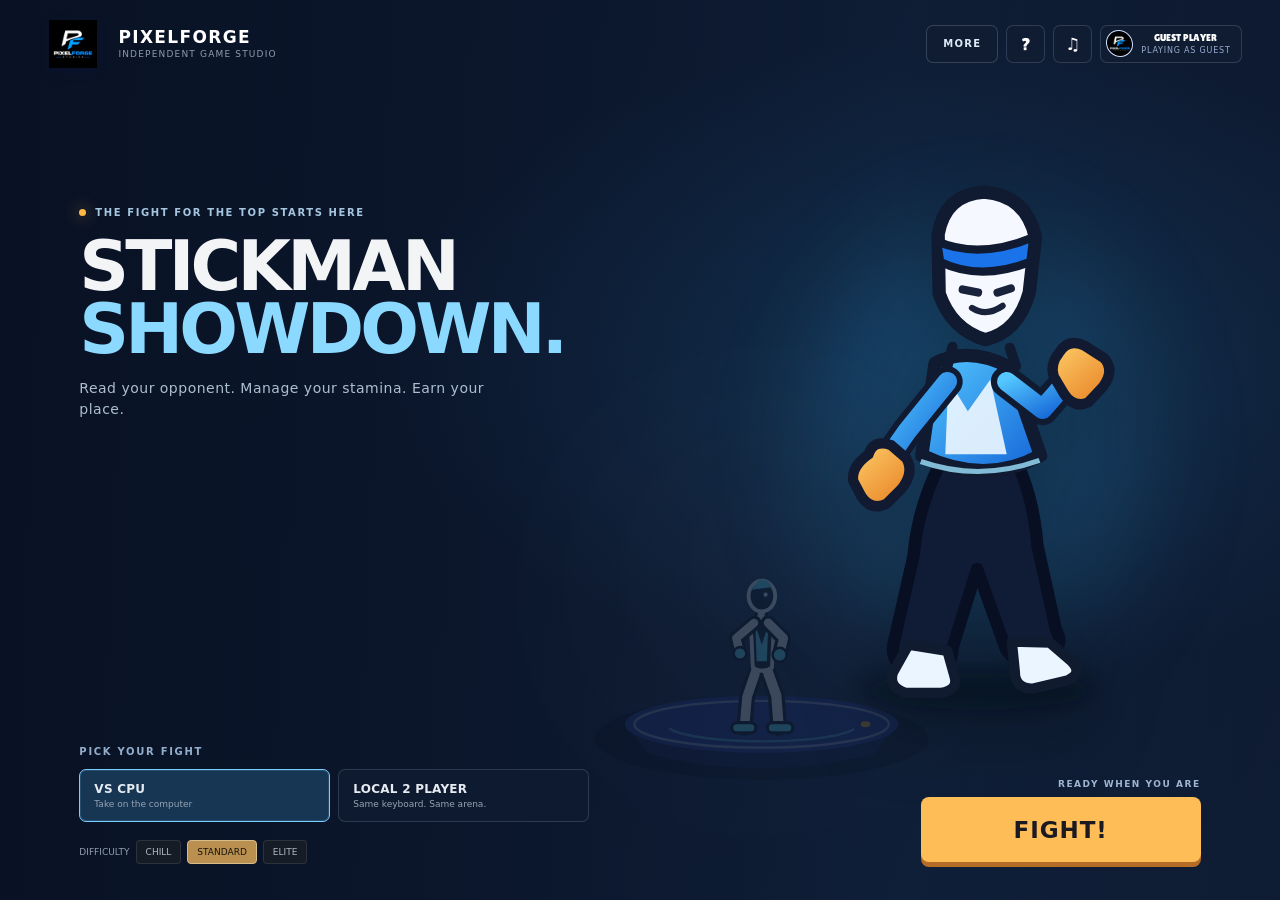
==== commit a8b4c484: "Redesign main lobby with original fighter artwork and cleaner layout" ====
--- a/index.html
+++ b/index.html
@@ -217,109 +217,72 @@
 @media(max-height:650px) and (min-width:641px){.lobby-copy{top:14%}.career-panel{margin-top:9px;padding:8px 10px}.lobby-copy p{margin-top:8px}.hero-tags{margin-top:8px}.lobby-bottom{bottom:8px}.mode-wrap{padding:8px 10px}.cg-banner-slot{display:none!important}}
 
 
-/* PixelForge professional menu pass — keeps the existing game renderer and systems intact. */
-:root{--pf-ink:#101622;--pf-panel:#151e2c;--pf-line:#ffffff24;--pf-muted:#aab6c9;--pf-accent:#e7a64b}
-body{font-family:Inter,ui-sans-serif,system-ui,-apple-system,"Segoe UI",sans-serif}
-#lobby{background-color:#101722}
-#lobby:before{background:linear-gradient(90deg,#0b1019ed 0%,#0d1522c9 36%,#0d152236 76%),linear-gradient(0deg,#080d16e8 0%,#080d1640 44%,#080d1666 100%)}
-.lobby-top{padding:22px 30px;align-items:center}
-.brand img{filter:drop-shadow(0 5px 10px #0008)}
-.brand-text{font-family:Inter,ui-sans-serif,system-ui,sans-serif;font-weight:850;letter-spacing:.1em;text-shadow:none;font-size:18px}
-.brand-text small{font-family:Inter,ui-sans-serif,system-ui,sans-serif;font-weight:600;letter-spacing:.19em;color:#aab6c9}
-.lobby-actions{gap:8px}
-.small-nav-btn,.shop-open-btn{min-height:43px;border:1px solid #ffffff25;background:#111b29d9;box-shadow:none;transform:none;border-radius:4px;transition:background .16s,border-color .16s,transform .16s}
-.small-nav-btn{padding:7px 11px;display:flex;align-items:center;gap:7px;font-family:Inter,ui-sans-serif,system-ui,sans-serif}
-.small-nav-btn span{font-size:11px;color:#e7a64b;font-weight:800}
-.small-nav-btn b,.shop-button-label{font-size:10px;letter-spacing:.1em;font-weight:750}
-.small-nav-btn:hover,.shop-open-btn:hover,.icon-btn:hover{background:#263447;border-color:#ffffff48;transform:translateY(-1px)}
-.shop-open-btn{padding:7px 12px;gap:8px;color:#fff}
-.shop-open-btn b{font:700 12px Inter,ui-sans-serif,system-ui,sans-serif;color:#f0bd6d}
-.shop-button-icon{color:#f0bd6d}
-.icon-btn{width:40px;height:40px;min-width:40px;min-height:40px;border:1px solid #ffffff28;background:#111b29d9;box-shadow:none;transform:none;border-radius:4px;font-size:16px}
-.account-btn{min-height:43px;border:1px solid #ffffff25;background:#111b29d9;box-shadow:none;transform:none;border-radius:4px}
-.account-name{font:700 11px Inter,ui-sans-serif,system-ui,sans-serif;letter-spacing:.02em}
-.account-caption{font:9px Inter,ui-sans-serif,system-ui,sans-serif;color:#aab6c9}
-.lobby-copy{top:178px;left:clamp(24px,4vw,64px);width:min(44vw,660px);text-shadow:none}
-.eyebrow{font:750 11px Inter,ui-sans-serif,system-ui,sans-serif;letter-spacing:.19em;color:#efbc70;text-shadow:none}
-.lobby-copy h1{font-family:"Lilita One",Impact,sans-serif;font-size:clamp(44px,5.2vw,76px);line-height:.96;letter-spacing:.015em;text-shadow:0 4px 0 #0006}
-.lobby-copy p{font:15px/1.65 Inter,ui-sans-serif,system-ui,sans-serif;color:#d0d8e4;max-width:430px}
-.hero-tags{gap:8px}
-.hero-tags span{font:700 9px Inter,ui-sans-serif,system-ui,sans-serif;letter-spacing:.12em;background:#101925a8;border:1px solid #ffffff20;border-radius:2px}
-.career-panel{background:linear-gradient(110deg,#111a28ed,#172334df);border:1px solid #ffffff2b;box-shadow:0 12px 28px #0003;border-radius:4px;transform:none;max-width:475px}
-.career-panel-top{font:700 10px Inter,ui-sans-serif,system-ui,sans-serif;letter-spacing:.14em;color:#aab6c9}
-.career-panel-top b{color:#efbc70;font-size:10px}
-.career-next{align-items:center}
-.career-next b{font:800 17px Inter,ui-sans-serif,system-ui,sans-serif;letter-spacing:.01em}
-.career-next small,.career-next span{font-family:Inter,ui-sans-serif,system-ui,sans-serif}
-.career-stage{font:700 9px Inter,ui-sans-serif,system-ui,sans-serif;letter-spacing:.1em;background:#202f42;border:1px solid #ffffff20;border-radius:2px}
-.career-progress{background:#060a10;border:1px solid #ffffff20}
-.career-progress i{background:linear-gradient(90deg,#bf8135,#f1c477)}
-.career-bottom{font:10px Inter,ui-sans-serif,system-ui,sans-serif;color:#aab6c9}
-.lobby-bottom{left:clamp(20px,3vw,42px);right:clamp(20px,3vw,42px);bottom:24px;align-items:flex-end}
-.section-label,.fight-label{font:750 10px Inter,ui-sans-serif,system-ui,sans-serif;letter-spacing:.17em;color:#b8c4d5;text-shadow:none}
-.mode-row{gap:8px}
-.mode-choice{min-width:175px;padding:11px 15px;background:#111b29ed;border:1px solid #ffffff25;box-shadow:none;transform:none;border-radius:3px;transition:background .15s,border-color .15s}
-.mode-choice b{font:750 12px Inter,ui-sans-serif,system-ui,sans-serif;letter-spacing:.04em}
-.mode-choice small{font:11px Inter,ui-sans-serif,system-ui,sans-serif;color:#aab6c9}
-.mode-choice.selected{background:#263447;border-color:#e7a64b;box-shadow:inset 3px 0 #e7a64b}
-.mode-choice:hover{transform:translateY(-2px);filter:none}
-.diff-row{font:10px Inter,ui-sans-serif,system-ui,sans-serif}
-.diff{background:#111b29;border:1px solid #ffffff25;box-shadow:none;border-radius:2px;font:700 9px Inter,ui-sans-serif,system-ui,sans-serif}
-.diff.selected{background:#e7a64b;color:#111722;border-color:#f5cf92;box-shadow:none}
-#play-button{width:230px;height:67px;min-height:58px;background:#e7a64b;box-shadow:0 4px 0 #9a6426;color:#171b21;border:1px solid #f5cf92;border-radius:3px;transform:none;font:900 23px Inter,ui-sans-serif,system-ui,sans-serif;letter-spacing:.06em;text-shadow:none}
-#play-button:hover{transform:translateY(-2px);filter:brightness(1.06)}
-#play-button:active{transform:translateY(2px);box-shadow:0 1px 0 #9a6426}
-.fight-wrap{gap:12px}
-.menu-foot{font:9px Inter,ui-sans-serif,system-ui,sans-serif;color:#c5cedb7a}
-#cg-banner-container{border-radius:2px}
-.pf-primary-nav{position:absolute;z-index:8;left:clamp(20px,3vw,42px);top:105px;display:flex;gap:6px;flex-wrap:wrap}
-.pf-primary-nav button{min-height:34px;padding:0 14px;background:#101925d9;border:1px solid #ffffff24;border-radius:3px;color:#d9e0ea;font:750 9px Inter,ui-sans-serif,system-ui,sans-serif;letter-spacing:.14em;transition:background .15s,border-color .15s,color .15s}
-.pf-primary-nav button:hover,.pf-primary-nav button[aria-current="page"]{background:#253447;border-color:#e7a64b;color:#fff}
-.pf-primary-nav button span{color:#e7a64b;margin-right:7px}
-.pf-detail-window{width:min(94vw,980px);max-height:min(88vh,820px);overflow:auto;text-align:left;background:#111a27;border:1px solid #ffffff2b;border-top:3px solid #e7a64b;border-radius:5px;box-shadow:0 24px 80px #0009;padding:clamp(18px,3vw,32px)}
-.pf-detail-heading{display:flex;align-items:flex-start;justify-content:space-between;gap:18px;border-bottom:1px solid #ffffff20;padding-bottom:20px;margin-bottom:20px}
-.pf-kicker{font:800 10px Inter,ui-sans-serif,system-ui,sans-serif;color:#e7a64b;letter-spacing:.2em}
-.pf-detail-heading h2{font:900 clamp(27px,4vw,42px) Inter,ui-sans-serif,system-ui,sans-serif;letter-spacing:-.04em;margin:7px 0;color:#fff}
-.pf-detail-heading p{font:13px/1.6 Inter,ui-sans-serif,system-ui,sans-serif;color:#aab6c9;margin:0;max-width:590px}
-.pf-close{flex:none;background:#1d2a3a;border:1px solid #ffffff2a;padding:10px 13px;border-radius:3px;font:800 10px Inter,ui-sans-serif,system-ui,sans-serif;letter-spacing:.1em}
-.pf-career-overview{display:grid;grid-template-columns:1.2fr 1fr 1fr;gap:10px;margin-bottom:20px}
-.pf-overview-card,.pf-stat-card{padding:14px;background:#172231;border:1px solid #ffffff1d;border-radius:3px}
-.pf-overview-card small,.pf-stat-card small{display:block;font:750 9px Inter,ui-sans-serif,system-ui,sans-serif;color:#aab6c9;letter-spacing:.14em}
-.pf-overview-card b{display:block;margin-top:8px;font:850 18px Inter,ui-sans-serif,system-ui,sans-serif;color:#fff}
-.pf-overview-card p{font:11px/1.5 Inter,ui-sans-serif,system-ui,sans-serif;color:#aab6c9;margin:7px 0 0}
-.pf-career-map{display:grid;grid-template-columns:repeat(3,minmax(0,1fr));gap:8px}
-.pf-fight-node{position:relative;min-height:100px;padding:13px;background:#151f2d;border:1px solid #ffffff1b;border-radius:3px}
-.pf-fight-node.current{border-color:#e7a64b;background:#222b34;box-shadow:inset 3px 0 #e7a64b}
-.pf-fight-node.done{border-color:#4e846e}
-.pf-fight-node.locked{opacity:.52}
-.pf-fight-node small{font:800 9px Inter,ui-sans-serif,system-ui,sans-serif;letter-spacing:.12em;color:#aab6c9}
-.pf-fight-node b{display:block;margin:9px 0 5px;font:800 12px Inter,ui-sans-serif,system-ui,sans-serif}
-.pf-fight-node span{font:10px/1.4 Inter,ui-sans-serif,system-ui,sans-serif;color:#aab6c9}
-.pf-node-status{float:right;color:#e7a64b!important}
-.pf-detail-footer{display:flex;align-items:center;justify-content:space-between;gap:12px;flex-wrap:wrap;margin-top:20px;padding-top:16px;border-top:1px solid #ffffff20}
-.pf-detail-footer p{font:11px/1.5 Inter,ui-sans-serif,system-ui,sans-serif;color:#aab6c9;margin:0}
-.pf-action{padding:12px 17px;background:#e7a64b;color:#161b22;border:1px solid #f5cf92;border-radius:3px;font:900 10px Inter,ui-sans-serif,system-ui,sans-serif;letter-spacing:.1em}
-.pf-stats-grid{display:grid;grid-template-columns:repeat(4,minmax(0,1fr));gap:10px}
-.pf-stat-card b{display:block;margin-top:8px;font:900 clamp(22px,3vw,32px) Inter,ui-sans-serif,system-ui,sans-serif;color:#fff}
-.pf-stat-card em{display:block;margin-top:5px;font:10px Inter,ui-sans-serif,system-ui,sans-serif;color:#aab6c9;font-style:normal}
-.pf-setting-row{display:flex;align-items:center;justify-content:space-between;gap:16px;padding:16px 0;border-bottom:1px solid #ffffff1b}
-.pf-setting-row b{display:block;font:800 13px Inter,ui-sans-serif,system-ui,sans-serif}
-.pf-setting-row small{display:block;margin-top:5px;font:11px/1.5 Inter,ui-sans-serif,system-ui,sans-serif;color:#aab6c9}
-.pf-toggle{min-width:78px;padding:9px 12px;background:#1d2a3a;border:1px solid #ffffff2a;border-radius:3px;font:800 10px Inter,ui-sans-serif,system-ui,sans-serif;letter-spacing:.1em}
-.pf-toggle[aria-pressed="true"]{background:#284a3d;border-color:#69aa8b;color:#d9ffeb}
-.overlay-screen{backdrop-filter:blur(6px);background:#060b13d9}
-.overlay-box,.shop-window,.system-window{border-radius:4px}
-@media(max-width:900px){.lobby-top{padding:15px 18px}.lobby-copy{top:160px}.pf-primary-nav{top:83px}.lobby-bottom{bottom:18px}.mode-choice{min-width:155px}}
-@media(max-width:640px){
- .lobby-top{padding:9px 10px}.brand-text{font-size:10px}.brand-text small{font-size:6px}.lobby-actions{gap:4px}.small-nav-btn{min-height:31px;padding:5px 6px;gap:4px}.small-nav-btn b{font-size:7px}.small-nav-btn span{font-size:8px}.shop-open-btn{min-height:31px;padding:5px 7px;gap:4px}.shop-button-label{font-size:7px}.shop-open-btn b{font-size:8px}.icon-btn{width:31px;height:31px;min-width:31px;min-height:31px;font-size:12px}.account-btn{min-height:31px}.account-name{font-size:8px}.account-caption{font-size:6px}
- .pf-primary-nav{top:51px;left:10px;right:10px;gap:4px}.pf-primary-nav button{min-height:28px;padding:0 8px;font-size:7px;letter-spacing:.08em}.pf-primary-nav button span{margin-right:4px}
- .lobby-copy{top:15%;left:12px;width:76vw}.lobby-copy h1{font-size:clamp(35px,9vw,51px)}.lobby-copy p{font-size:10px}.career-panel{max-width:95%;padding:10px}.career-next b{font-size:12px}
- .lobby-bottom{left:9px;right:9px;bottom:10px}.mode-choice{padding:7px 8px}.mode-choice b{font-size:9px}.mode-choice small{font-size:7px}#play-button{width:29vw;height:48px;min-width:96px;min-height:45px;font-size:clamp(17px,5vw,24px)}.fight-wrap{gap:6px}.fight-label{font-size:7px}
- .pf-career-overview{grid-template-columns:1fr 1fr}.pf-overview-card:first-child{grid-column:1/-1}.pf-career-map{grid-template-columns:repeat(2,minmax(0,1fr))}.pf-stats-grid{grid-template-columns:repeat(2,minmax(0,1fr))}.pf-detail-heading h2{font-size:26px}.pf-detail-window{padding:16px}
-}
-@media(prefers-reduced-motion:reduce){*,*:before,*:after{animation-duration:.01ms!important;animation-iteration-count:1!important;scroll-behavior:auto!important;transition-duration:.01ms!important}}
-body.pf-reduced-motion *,body.pf-reduced-motion *:before,body.pf-reduced-motion *:after{animation-duration:.01ms!important;animation-iteration-count:1!important;scroll-behavior:auto!important;transition-duration:.01ms!important}
-
+/* PixelForge lobby pass: reduce noise, give the fighter the stage. */
+#lobby{background-color:#101a34;background-image:linear-gradient(115deg,#0b1428 0%,#101f3c 52%,#152c4b 100%)!important}
+#lobby:before{background:radial-gradient(ellipse at 74% 40%,#1b5d8a4a 0%,transparent 42%),linear-gradient(90deg,#091224f5 0%,#0b162be8 39%,#0d1b30a1 70%,#0b1427a8 100%)!important}
+#lobby-preview{z-index:1;opacity:.2}
+.hero-fighter{position:absolute;z-index:2;right:clamp(3%,7vw,115px);top:15%;height:68%;width:min(35vw,430px);display:flex;align-items:center;justify-content:center;pointer-events:none;filter:drop-shadow(0 24px 36px #0005)}
+.hero-fighter svg{position:relative;z-index:2;width:100%;height:100%;overflow:visible}
+.hero-fighter-glow{position:absolute;width:82%;height:70%;right:8%;top:14%;border-radius:50%;background:#2f9fe52b;filter:blur(44px)}
+.lobby-top{padding:clamp(14px,2.2vh,24px) clamp(18px,3vw,42px)!important;align-items:center!important;gap:14px!important}
+.brand{gap:10px!important}.brand img{width:70px!important;height:48px!important}.brand-text{font-size:17px!important;letter-spacing:.08em!important}.brand-text small{font-size:9px!important;letter-spacing:.13em!important;margin-top:5px!important}
+.lobby-actions{gap:8px!important;align-items:center!important}
+.lobby-more{position:relative;order:0}
+.lobby-more summary{list-style:none;cursor:pointer;display:grid;place-items:center;min-width:72px;height:38px;padding:0 13px;border:1px solid #c8ddf633;border-radius:7px;background:#101c31;color:#dce8f7;font:700 10px system-ui,sans-serif;letter-spacing:.13em}
+.lobby-more summary::-webkit-details-marker{display:none}
+.lobby-more[open] summary{border-color:#79cfff;background:#172b45}
+.lobby-more-menu{position:absolute;top:calc(100% + 9px);right:0;z-index:30;display:grid;grid-template-columns:1fr 1fr;gap:8px;width:250px;padding:12px;border:1px solid #b9d6ef2b;border-radius:10px;background:#0c1729f5;box-shadow:0 18px 45px #0008;backdrop-filter:blur(14px)}
+.lobby-more-menu .small-nav-btn,.lobby-more-menu .shop-open-btn{min-width:0;width:100%;height:42px;min-height:42px;padding:7px 9px;transform:none!important;box-shadow:none!important;border-radius:6px;font-size:10px!important}
+.lobby-more-menu .shop-open-btn{grid-column:span 2;justify-content:center}
+.lobby-actions>.icon-btn{width:39px!important;height:38px!important;min-width:39px!important;min-height:38px!important;transform:none!important;border:1px solid #c8ddf62b!important;border-radius:7px!important;background:#101c31!important;box-shadow:none!important;font-size:17px!important}
+.account-btn{min-height:38px!important;padding:4px 10px 4px 5px!important;gap:8px!important;transform:none!important;border:1px solid #c8ddf62b!important;border-radius:7px!important;background:#101c31!important;box-shadow:none!important}
+.account-btn img{width:27px!important;height:27px!important;min-width:27px!important;min-height:27px!important}
+.account-name{font-size:10px!important;max-width:125px!important}.account-caption{font-size:8px!important}
+.lobby-copy{z-index:3!important;top:23%!important;left:clamp(24px,6.2vw,92px)!important;width:min(45vw,570px)!important}
+.lobby-copy .eyebrow{font-size:10px!important;letter-spacing:.16em!important;margin-bottom:17px!important;color:#a6c5df!important}
+#lobby-title{font-size:clamp(44px,5.4vw,76px)!important;line-height:.91!important;letter-spacing:-.055em!important;font-weight:800!important;text-shadow:none!important}
+#lobby-title span{color:#8bd9ff!important}.lobby-copy p{font-size:14px!important;color:#aebed1!important;margin-top:17px!important}
+.hero-tags{display:none!important}
+.career-panel{display:none!important}
+.lobby-bottom{z-index:4!important;left:clamp(24px,6.2vw,92px)!important;right:clamp(24px,6.2vw,92px)!important;bottom:clamp(24px,4vh,46px)!important;display:flex!important;align-items:flex-end!important;justify-content:space-between!important;gap:18px!important}
+.mode-wrap{max-width:510px!important;width:min(51%,510px)!important;padding:0!important;border:0!important;border-radius:0!important;background:transparent!important;box-shadow:none!important;backdrop-filter:none!important;gap:10px!important}
+.section-label{font-size:10px!important;letter-spacing:.17em!important;color:#93aecb!important;margin-bottom:2px!important}
+.mode-row{gap:8px!important}
+.mode-choice{min-width:0!important;flex:1!important;padding:12px 14px!important;border-radius:7px!important;background:#101c31d9!important;border:1px solid #c5dcf02a!important}
+.mode-choice.selected{background:#173654!important;border-color:#78ceff!important;box-shadow:inset 0 0 0 1px #78ceff26!important}
+.mode-choice b{font-size:12px!important}.mode-choice small{font-size:9px!important}
+.diff-row{margin-top:8px!important;font-size:9px!important;gap:6px!important}
+.diff{font-size:9px!important;padding:6px 9px!important}
+.fight-wrap{min-width:205px!important;align-items:flex-end!important;gap:8px!important}
+.fight-label{font-size:9px!important;letter-spacing:.17em!important;color:#9cb5d0!important}
+#play-button{min-width:205px!important;width:min(25vw,280px)!important;height:65px!important;padding:0 24px!important;border:0!important;border-radius:8px!important;transform:none!important;background:#ffbd57!important;color:#1b1a20!important;box-shadow:0 5px 0 #b46c27!important;font-size:23px!important;font-weight:900!important;letter-spacing:.04em!important}
+#play-button:hover{filter:brightness(1.06)!important;transform:translateY(-2px)!important}
+#cg-banner-container{z-index:3}
+@media(max-width:900px){
+ .brand img{width:52px!important;height:39px!important}.brand-text{font-size:14px!important}.brand-text small{font-size:7px!important}
+ .hero-fighter{right:1%;top:22%;height:49%;width:43vw;opacity:.8}
+ .lobby-copy{top:23%!important;left:5%!important;width:55%!important}
+ #lobby-title{font-size:clamp(38px,7vw,60px)!important}
+ .lobby-bottom{left:5%!important;right:5%!important;bottom:3%!important}
+ .mode-wrap{width:56%!important}.fight-wrap{min-width:170px!important}#play-button{min-width:170px!important;height:57px!important;font-size:20px!important}
+}
+@media(max-width:600px){
+ .lobby-top{padding:10px 12px!important}.brand-text{display:none!important}.brand img{width:45px!important;height:34px!important}
+ .lobby-actions{gap:5px!important}.account-btn{max-width:120px!important}.account-name{max-width:70px!important;font-size:9px!important}.account-caption{display:none!important}
+ .lobby-actions>.icon-btn{width:32px!important;height:32px!important;min-width:32px!important;min-height:32px!important}
+ .lobby-more summary{min-width:52px!important;height:32px!important;padding:0 8px!important;font-size:9px!important}
+ .hero-fighter{right:-7%;top:18%;height:42%;width:52vw;opacity:.72}
+ .lobby-copy{top:18%!important;left:6%!important;width:70%!important}
+ .lobby-copy .eyebrow{font-size:8px!important;margin-bottom:10px!important}
+ #lobby-title{font-size:clamp(34px,10vw,49px)!important}
+ .lobby-copy p{font-size:11px!important;max-width:245px!important;margin-top:10px!important}
+ .lobby-bottom{flex-direction:column!important;align-items:stretch!important;gap:12px!important;bottom:12px!important;left:5%!important;right:5%!important}
+ .mode-wrap{width:100%!important;max-width:none!important}.mode-choice{padding:9px 8px!important}.mode-choice b{font-size:10px!important}.mode-choice small{font-size:8px!important}
+ .diff-row{flex-wrap:wrap!important}.fight-wrap{width:100%!important;align-items:stretch!important;min-width:0!important;gap:5px!important}
+ .fight-label{text-align:center!important}#play-button{width:100%!important;min-width:0!important;height:52px!important}
+ .lobby-more-menu{width:215px!important}
+}
+@media(prefers-reduced-motion:reduce){.hero-fighter,.hero-fighter svg{animation:none!important;transition:none!important}}
 </style>
 </head>
 <body>
@@ -340,20 +303,48 @@
 </section>
 <section id="lobby" class="screen active" aria-label="Main lobby">
  <canvas id="lobby-preview" aria-label="Drag to rotate your fighter"></canvas>
+ <div class="hero-fighter" aria-hidden="true">
+  <svg viewBox="0 0 420 560" role="presentation" xmlns="http://www.w3.org/2000/svg">
+   <defs>
+    <linearGradient id="pfHeroJacket" x1="0" y1="0" x2="1" y2="1"><stop offset="0" stop-color="#55c9ff"/><stop offset="1" stop-color="#1465d7"/></linearGradient>
+    <linearGradient id="pfHeroGlove" x1="0" y1="0" x2="0.8" y2="1"><stop stop-color="#ffcf6b"/><stop offset="1" stop-color="#e88426"/></linearGradient>
+    <filter id="pfHeroShadow" x="-50%" y="-30%" width="200%" height="180%"><feGaussianBlur stdDeviation="9"/></filter>
+   </defs>
+   <ellipse cx="214" cy="524" rx="112" ry="18" fill="#030918" opacity=".42" filter="url(#pfHeroShadow)"/>
+   <path d="M182 290 Q154 341 150 392 L130 480 Q128 499 147 502 L171 504 Q188 501 188 482 L212 405 L239 480 Q245 497 264 493 L283 487 Q298 481 289 464 L271 382 Q267 331 247 293Z" fill="#101b36" stroke="#080f22" stroke-width="12" stroke-linejoin="round"/>
+   <path d="M145 479 L130 506 Q125 520 142 526 L177 526 Q194 523 190 510 L183 485Z" fill="#eaf5ff" stroke="#111b30" stroke-width="10" stroke-linejoin="round"/>
+   <path d="M246 476 L249 506 Q249 521 266 522 L300 514 Q316 507 304 495 L283 477Z" fill="#eaf5ff" stroke="#111b30" stroke-width="10" stroke-linejoin="round"/>
+   <path d="M171 204 Q204 187 244 208 L274 294 Q220 324 158 294Z" fill="url(#pfHeroJacket)" stroke="#101a31" stroke-width="13" stroke-linejoin="round"/>
+   <path d="M184 220 L203 251 L225 220 L241 293 L181 293Z" fill="#eaf6ff" opacity=".92"/>
+   <path d="M183 222 L144 270 L119 306" fill="none" stroke="#101a31" stroke-width="30" stroke-linecap="round" stroke-linejoin="round"/>
+   <path d="M183 222 L144 270 L119 306" fill="none" stroke="url(#pfHeroJacket)" stroke-width="19" stroke-linecap="round" stroke-linejoin="round"/>
+   <path d="M241 222 L276 249 L303 218" fill="none" stroke="#101a31" stroke-width="31" stroke-linecap="round" stroke-linejoin="round"/>
+   <path d="M241 222 L276 249 L303 218" fill="none" stroke="url(#pfHeroJacket)" stroke-width="19" stroke-linecap="round" stroke-linejoin="round"/>
+   <path d="M106 293 Q111 278 128 284 L143 297 Q151 311 138 327 L124 341 Q109 349 99 334 L91 319 Q89 305 106 293Z" fill="url(#pfHeroGlove)" stroke="#111a30" stroke-width="10"/>
+   <path d="M292 194 Q301 179 317 187 L336 199 Q347 211 335 227 L321 242 Q307 249 297 234 L287 217 Q283 205 292 194Z" fill="url(#pfHeroGlove)" stroke="#111a30" stroke-width="10"/>
+   <path d="M174 78 Q181 39 219 37 Q260 40 269 81 L263 135 Q252 174 220 181 Q187 171 175 136Z" fill="#f5f8ff" stroke="#101a30" stroke-width="13" stroke-linejoin="round"/>
+   <path d="M173 85 Q214 103 267 81 L264 105 Q215 124 176 105Z" fill="#1a73e8" stroke="#101a30" stroke-width="8" stroke-linejoin="round"/>
+   <path d="M198 132 L213 135 M232 135 L245 131" stroke="#18223a" stroke-width="8" stroke-linecap="round"/>
+   <path d="M207 150 Q221 159 237 148" fill="none" stroke="#18223a" stroke-width="6" stroke-linecap="round"/>
+   <path d="M188 188 L183 207 M244 189 L250 207" stroke="#101a30" stroke-width="10" stroke-linecap="round"/>
+   <path d="M157 300 Q214 320 273 299" fill="none" stroke="#9ee4ff" stroke-width="5" opacity=".8"/>
+  </svg>
+  <span class="hero-fighter-glow"></span>
+ </div>
  <header class="lobby-top">
   <div class="brand"><img src="assets/images/PixelForgelogo.png" alt="PixelForge"><div class="brand-text">PIXELFORGE<small>INDEPENDENT GAME STUDIO</small></div></div>
   <div class="lobby-actions">
-   <button id="quests-button" class="small-nav-btn" type="button"><span>Q</span><b>QUESTS</b></button>
-   <button id="upgrades-button" class="small-nav-btn" type="button"><span>+</span><b>UPGRADES</b></button>
-   <button id="leaderboard-button" class="small-nav-btn" type="button"><span>W/L</span><b>RECORD</b></button>
-   <button id="shop-button" class="shop-open-btn" type="button"><span class="shop-button-icon">S</span><span class="shop-button-label">SHOP</span><b id="shop-coins">350</b></button>
+   <details class="lobby-more"><summary>MORE</summary><div class="lobby-more-menu">
+    <button id="quests-button" class="small-nav-btn" type="button"><span>Q</span><b>QUESTS</b></button>
+    <button id="upgrades-button" class="small-nav-btn" type="button"><span>+</span><b>UPGRADES</b></button>
+    <button id="leaderboard-button" class="small-nav-btn" type="button"><span>W/L</span><b>RECORD</b></button>
+    <button id="shop-button" class="shop-open-btn" type="button"><span class="shop-button-icon">S</span><span class="shop-button-label">SHOP</span><b id="shop-coins">350</b></button>
+   </div></details>
    <button id="help-button" class="icon-btn" aria-label="Show controls" title="Controls">?</button>
    <button id="sound-button" class="icon-btn" aria-label="Toggle sound" title="Sound">♫</button>
    <button id="account-button" class="account-btn" type="button"><img id="account-avatar" src="assets/images/PixelForgelogo.png" alt=""><span><span id="account-name" class="account-name">GUEST PLAYER</span><span id="account-caption" class="account-caption">PLAYING AS GUEST</span></span></button>
   </div>
  </header>
-
- <nav class="pf-primary-nav" aria-label="Main navigation"><button type="button" data-pf-nav="career"><span>01</span>CAREER</button><button type="button" data-pf-nav="cosmetics"><span>02</span>COSMETICS</button><button type="button" data-pf-nav="stats"><span>03</span>STATS</button><button type="button" data-pf-nav="settings"><span>04</span>SETTINGS</button></nav>
  <div id="cg-banner-container" class="cg-banner-slot" aria-label="Advertisement"></div>
  <div class="lobby-copy">
   <div class="eyebrow"><span class="eyebrow-dot"></span> THE FIGHT FOR THE TOP STARTS HERE</div>
@@ -404,35 +395,6 @@
   <div id="shop-grid" class="shop-grid"></div><footer class="shop-footer"><span>Items are cosmetic only — no gameplay advantage.</span><button id="shop-close" class="secondary">BACK TO LOBBY</button></footer>
  </div>
 </section>
-
-<section id="pf-career-screen" class="overlay-screen" aria-label="Career progression">
- <div class="pf-detail-window">
-  <header class="pf-detail-heading"><div><div class="pf-kicker">PIXELFORGE COMPETITIVE CIRCUIT</div><h2>CAREER</h2><p>Climb through the venues, learn each opponent's style and earn your place at the top. Your existing career save remains in use.</p></div><button class="pf-close" data-pf-close="career">CLOSE ✕</button></header>
-  <div class="pf-career-overview"><div class="pf-overview-card"><small>CURRENT RANK</small><b id="pf-career-rank">BACKSTREET ROOKIE</b><p id="pf-career-summary">Your climb starts here.</p></div><div class="pf-overview-card"><small>CAREER RECORD</small><b id="pf-career-record">0–0</b><p>Wins and defeats saved to this profile</p></div><div class="pf-overview-card"><small>PROGRESS</small><b id="pf-career-progress">0 / 12</b><p id="pf-career-venue">BACK ALLEY</p></div></div>
-  <div id="pf-career-map" class="pf-career-map" aria-label="Career opponents"></div>
-  <footer class="pf-detail-footer"><p id="pf-career-next-copy">Defeat the next challenger to advance.</p><button id="pf-career-continue" class="pf-action">CONTINUE CAREER →</button></footer>
- </div>
-</section>
-<section id="pf-stats-screen" class="overlay-screen" aria-label="Player statistics">
- <div class="pf-detail-window">
-  <header class="pf-detail-heading"><div><div class="pf-kicker">FIGHT HISTORY</div><h2>YOUR STATS</h2><p>A live breakdown of this saved profile. Numbers update as you play.</p></div><button class="pf-close" data-pf-close="stats">CLOSE ✕</button></header>
-  <div class="pf-stats-grid">
-   <div class="pf-stat-card"><small>CAREER WINS</small><b id="pf-stat-wins">0</b><em>Matches won</em></div><div class="pf-stat-card"><small>DEFEATS</small><b id="pf-stat-losses">0</b><em>Matches lost</em></div><div class="pf-stat-card"><small>WIN RATE</small><b id="pf-stat-rate">—</b><em>Across recorded matches</em></div><div class="pf-stat-card"><small>COINS</small><b id="pf-stat-coins">0</b><em>Available to spend</em></div>
-   <div class="pf-stat-card"><small>CAREER FIGHTS</small><b id="pf-stat-progress">0 / 12</b><em>Opponent progression</em></div><div class="pf-stat-card"><small>CLEAN HITS</small><b id="pf-stat-hits">0</b><em>Lifetime tracked hits</em></div><div class="pf-stat-card"><small>DASHES</small><b id="pf-stat-dashes">0</b><em>Lifetime tracked dashes</em></div><div class="pf-stat-card"><small>COSMETICS OWNED</small><b id="pf-stat-cosmetics">1</b><em>Unlocked items</em></div>
-  </div>
-  <footer class="pf-detail-footer"><p>Stats are read from the existing player profile, not a separate mock leaderboard.</p><button class="pf-action" data-pf-close="stats">BACK TO LOBBY</button></footer>
- </div>
-</section>
-<section id="pf-settings-screen" class="overlay-screen" aria-label="Game settings">
- <div class="pf-detail-window" style="max-width:720px">
-  <header class="pf-detail-heading"><div><div class="pf-kicker">PREFERENCES</div><h2>SETTINGS</h2><p>Adjust the experience without changing combat balance or resetting your save.</p></div><button class="pf-close" data-pf-close="settings">CLOSE ✕</button></header>
-  <div class="pf-setting-row"><div><b>GAME AUDIO</b><small>Toggle music and sound effects using the game's existing audio setting.</small></div><button id="pf-setting-audio" class="pf-toggle" aria-pressed="true">ON</button></div>
-  <div class="pf-setting-row"><div><b>REDUCED MOTION</b><small>Reduce menu transitions and decorative animation. Gameplay simulation is unchanged.</small></div><button id="pf-setting-motion" class="pf-toggle" aria-pressed="false">OFF</button></div>
-  <div class="pf-setting-row"><div><b>CONTROLS</b><small>View keyboard controls for solo and local two-player matches.</small></div><button id="pf-setting-controls" class="pf-toggle">VIEW</button></div>
-  <footer class="pf-detail-footer"><p>Preferences are stored locally on this device. Your career data is not cleared.</p><button class="pf-action" data-pf-close="settings">DONE</button></footer>
- </div>
-</section>
-
 <div id="mobile-controls">
  <div class="mobile-group"><button data-mobile="left" aria-label="Move left">◀</button><button data-mobile="right" aria-label="Move right">▶</button><button data-mobile="jump" aria-label="Jump">↑</button></div>
  <div class="mobile-group"><button data-mobile="punch" aria-label="Punch">J</button><button data-mobile="kick" aria-label="Kick">K</button><button data-mobile="block" aria-label="Block">G</button><button data-mobile="dash" aria-label="Dash">»</button></div>
@@ -1295,49 +1257,6 @@
 $("shop-button").addEventListener("click",()=>{pfClearBanner();pfRenderShop()});
 $("shop-screen").addEventListener("click",e=>{if(e.target===$("shop-screen")&&app.scene==="lobby"&&app.sdkReady)pfRequestBanner()});
 document.addEventListener("keydown",e=>{if(e.key==="Escape"){const hadOverlay=["shop-screen","upgrades-screen","quests-screen","leaderboard-screen"].some(id=>$(id)&&$(id).classList.contains("active"));pfCloseSystems();if(hadOverlay&&app.scene==="lobby"&&app.sdkReady)pfRequestBanner()}});
-
-/* Stage-one additions: functional career overview, live stats and settings. */
-const PF_STAGE1_PANELS=["pf-career-screen","pf-stats-screen","pf-settings-screen"];
-function pfCloseStage1Panels(){PF_STAGE1_PANELS.forEach(id=>$(id).classList.remove("active"));document.querySelectorAll("[data-pf-nav]").forEach(b=>b.removeAttribute("aria-current"))}
-function pfOpenStage1Panel(name){
- pfCloseStage1Panels();
- if(name==="cosmetics"){$("shop-screen").classList.add("active");shopFilter="all";document.querySelectorAll(".shop-filter").forEach(b=>b.classList.toggle("selected",b.dataset.shopFilter==="all"));pfRenderShop();pfClearBanner();return}
- const id={"career":"pf-career-screen","stats":"pf-stats-screen","settings":"pf-settings-screen"}[name];if(!id)return;
- $(id).classList.add("active");const nav=document.querySelector('[data-pf-nav="'+name+'"]');if(nav)nav.setAttribute("aria-current","page");
- if(name==="career")pfRenderCareerHub();if(name==="stats")pfRenderStatsPanel();if(name==="settings")pfSyncSettingsPanel();pfClearBanner();
-}
-function pfRenderCareerHub(){
- const p=app.profile,idx=clamp(Math.floor(Number(p.careerIndex)||0),0,PF_OPPONENTS.length),completed=!!p.campaignComplete||idx>=PF_OPPONENTS.length,current=PF_OPPONENTS[Math.min(idx,PF_OPPONENTS.length-1)];
- $("pf-career-rank").textContent=pfRank();$("pf-career-record").textContent=(Number(p.wins)||0)+"–"+(Number(p.losses)||0);
- $("pf-career-progress").textContent=(completed?PF_OPPONENTS.length:idx)+" / "+PF_OPPONENTS.length;
- $("pf-career-venue").textContent=completed?"CHAMPIONSHIP CIRCUIT COMPLETE":PF_VENUES[current.venue].name;
- $("pf-career-summary").textContent=completed?"The original 12-fighter circuit is complete. Keep playing for rewards and improve your record.":"Next up: "+current.name+" — "+current.note;
- $("pf-career-next-copy").textContent=completed?"The circuit is complete. Continue to challenge the current champion again.":"Defeat "+current.name+" to advance to the next challenger.";
- $("pf-career-map").innerHTML=PF_OPPONENTS.map((o,i)=>{const done=i<idx||completed,active=!completed&&i===idx,status=done?"CLEARED":active?"UP NEXT":"LOCKED";return '<article class="pf-fight-node '+(done?"done ":active?"current ":"locked ")+(active?"is-current":"")+'"><small>FIGHT '+String(i+1).padStart(2,"0")+' <span class="pf-node-status">'+status+'</span></small><b>'+o.name+'</b><span>'+PF_VENUES[o.venue].name+' · '+o.className+'<br>'+o.note+'</span></article>'}).join("");
-}
-function pfRenderStatsPanel(){
- const p=app.profile,m=Math.max(0,Number(p.matches)||0),w=Math.max(0,Number(p.wins)||0);
- const vals={"pf-stat-wins":w,"pf-stat-losses":Math.max(0,Number(p.losses)||0),"pf-stat-rate":m?Math.round(w/m*100)+"%":"—","pf-stat-coins":Math.max(0,Number(p.coins)||0),"pf-stat-progress":Math.min(Number(p.careerIndex)||0,PF_OPPONENTS.length)+" / "+PF_OPPONENTS.length,"pf-stat-hits":Math.max(0,Number(p.totalHits)||0),"pf-stat-dashes":Math.max(0,Number(p.totalDashes)||0),"pf-stat-cosmetics":Array.isArray(p.ownedCosmetics)?p.ownedCosmetics.length:1};
- Object.keys(vals).forEach(id=>$(id).textContent=vals[id]);
-}
-function pfReadLocalPreference(key,fallback){try{const v=localStorage.getItem(key);return v===null?fallback:v==="1"}catch(e){return fallback}}
-function pfWriteLocalPreference(key,value){try{localStorage.setItem(key,value?"1":"0")}catch(e){}}
-function pfSyncSettingsPanel(){
- const audioOn=typeof userAudioOn==="boolean"?userAudioOn:true,reduced=pfReadLocalPreference("pfStickmanReducedMotion",false);
- $("pf-setting-audio").setAttribute("aria-pressed",String(audioOn));$("pf-setting-audio").textContent=audioOn?"ON":"OFF";
- $("pf-setting-motion").setAttribute("aria-pressed",String(reduced));$("pf-setting-motion").textContent=reduced?"ON":"OFF";document.body.classList.toggle("pf-reduced-motion",reduced);
-}
-document.querySelectorAll("[data-pf-nav]").forEach(b=>b.addEventListener("click",()=>pfOpenStage1Panel(b.dataset.pfNav)));
-document.querySelectorAll("[data-pf-close]").forEach(b=>b.addEventListener("click",()=>{const name=b.dataset.pfClose;$(name==="career"?"pf-career-screen":name==="stats"?"pf-stats-screen":"pf-settings-screen").classList.remove("active");document.querySelectorAll("[data-pf-nav]").forEach(x=>x.removeAttribute("aria-current"));if(app.scene==="lobby"&&app.sdkReady)pfRequestBanner()}));
-$("pf-career-continue").addEventListener("click",()=>{pfCloseStage1Panels();if(app.scene==="lobby")startMatch()});
-$("pf-setting-audio").addEventListener("click",()=>{$("sound-button").click();pfSyncSettingsPanel()});
-$("pf-setting-motion").addEventListener("click",()=>{const next=!pfReadLocalPreference("pfStickmanReducedMotion",false);pfWriteLocalPreference("pfStickmanReducedMotion",next);pfSyncSettingsPanel()});
-$("pf-setting-controls").addEventListener("click",()=>{$("pf-settings-screen").classList.remove("active");$("help-screen").classList.add("active");document.querySelectorAll("[data-pf-nav]").forEach(x=>x.removeAttribute("aria-current"))});
-document.addEventListener("keydown",e=>{if(e.key==="Escape"){const id=PF_STAGE1_PANELS.find(x=>$(x).classList.contains("active"));if(id){pfCloseStage1Panels();if(app.scene==="lobby"&&app.sdkReady)pfRequestBanner()}}});
-const pfOriginalSetSceneStage1=setScene;
-setScene=function(next){pfOriginalSetSceneStage1(next);if(next==="lobby")pfRenderCareerHub()};
-pfRenderCareerHub();pfRenderStatsPanel();pfSyncSettingsPanel();
-
 pfRenderCareer();
 
 resize();resetActors();initModeUI();requestAnimationFrame(loop);boot();
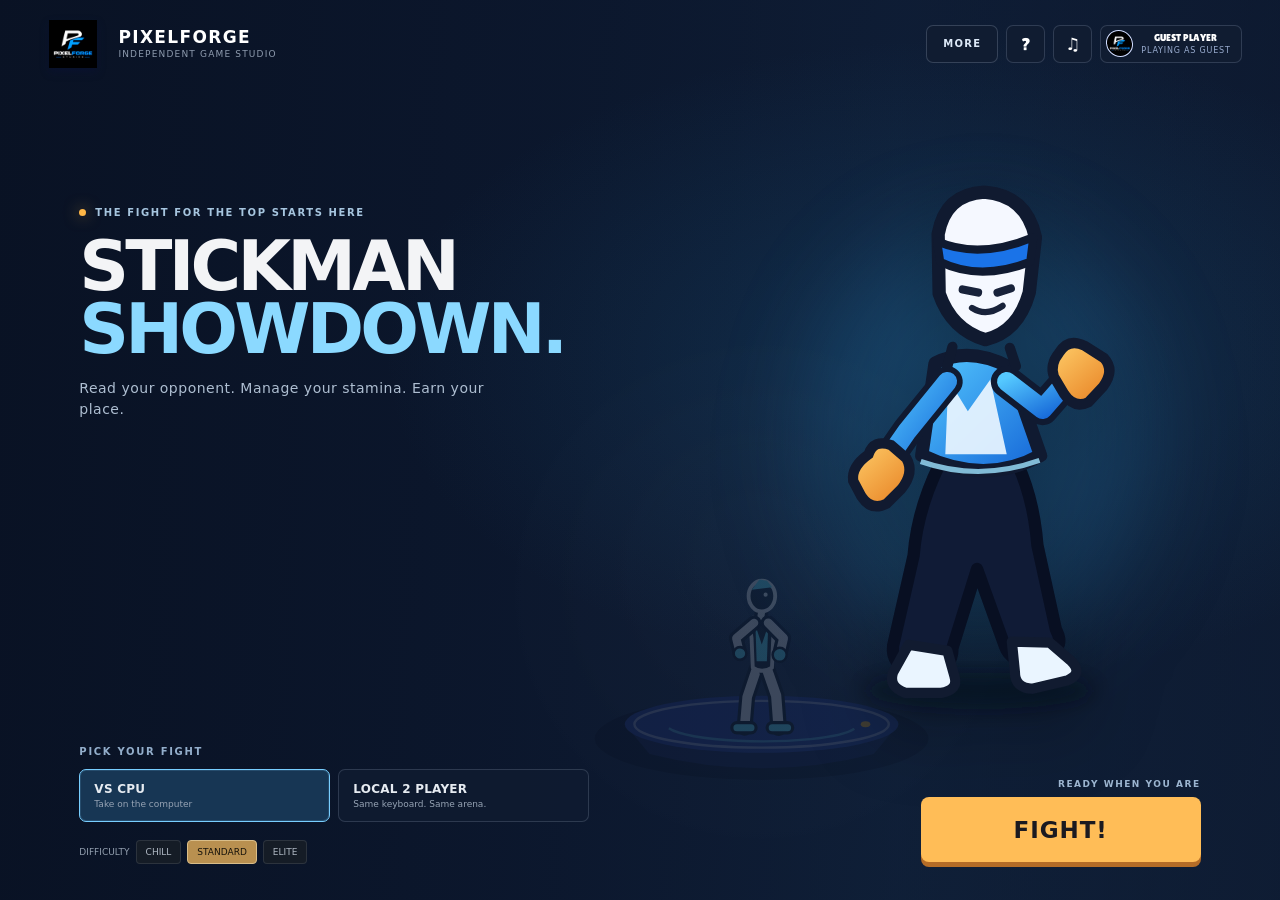
==== commit 92eadaba: "Handle disabled CrazyGames SDK without blocking gameplay" ====
--- a/index.html
+++ b/index.html
@@ -435,7 +435,29 @@
 let W=innerWidth,H=innerHeight,DPR=Math.min(devicePixelRatio||1,2),floorY=H*.81,scale=clamp(H/900,.68,1.25),actors=[],particles=[],texts=[],keys=new Set(),pressed=new Set(),mobile=new Set(),previewYaw=0,previewTarget=0,dragging=false,dragX=0,lastFrame=0,audioCtx=null,shopFilter="all";
 function clamp(v,a,b){return Math.max(a,Math.min(b,v))}function mix(a,b,t){return a+(b-a)*t}function rnd(a,b){return a+Math.random()*(b-a)}function smooth(t){t=clamp(t,0,1);return t*t*(3-2*t)}function wait(ms){return new Promise(r=>setTimeout(r,ms))}
 function toast(s){const e=$("toast");e.textContent=s;e.classList.add("show");clearTimeout(app.toastTimer);app.toastTimer=setTimeout(()=>e.classList.remove("show"),2600)}
-function gameCall(method){try{const g=window.CrazyGames&&CrazyGames.SDK&&CrazyGames.SDK.game;if(g&&typeof g[method]==="function")g[method]()}catch(e){}}
+function gameCall(method){
+ // The CrazyGames SDK is only enabled on approved CrazyGames game domains.
+ // GitHub Pages and embedded preview hosts must remain fully playable without it.
+ try{
+  if(!app.sdkReady||!window.CrazyGames||!window.CrazyGames.SDK)return;
+  const g=window.CrazyGames.SDK.game;
+  if(!g||typeof g[method]!=="function")return;
+  const result=g[method]();
+  if(result&&typeof result.then==="function"){
+   result.catch(e=>{
+    if(e&&e.code==="sdkDisabled"){
+     app.sdkReady=false;app.accountAvailable=false;app.user=null;renderAccount();
+     console.info("CrazyGames SDK is disabled on this host; continuing in guest mode.");
+    }else console.warn("CrazyGames SDK "+method+" call failed:",e);
+   });
+  }
+ }catch(e){
+  if(e&&e.code==="sdkDisabled"){
+   app.sdkReady=false;app.accountAvailable=false;app.user=null;renderAccount();
+   console.info("CrazyGames SDK is disabled on this host; continuing in guest mode.");
+  }else console.warn("CrazyGames SDK "+method+" call failed:",e);
+ }
+}
 function readSaved(k){try{if(app.data){const v=app.data.getItem(k);if(v!==null&&v!==undefined)return v}}catch(e){}try{return localStorage.getItem(k)}catch(e){return null}}
 function writeSaved(k,v){try{if(app.data){app.data.setItem(k,v);return}}catch(e){}try{localStorage.setItem(k,v)}catch(e){}}
 const SHOP_ITEMS=[
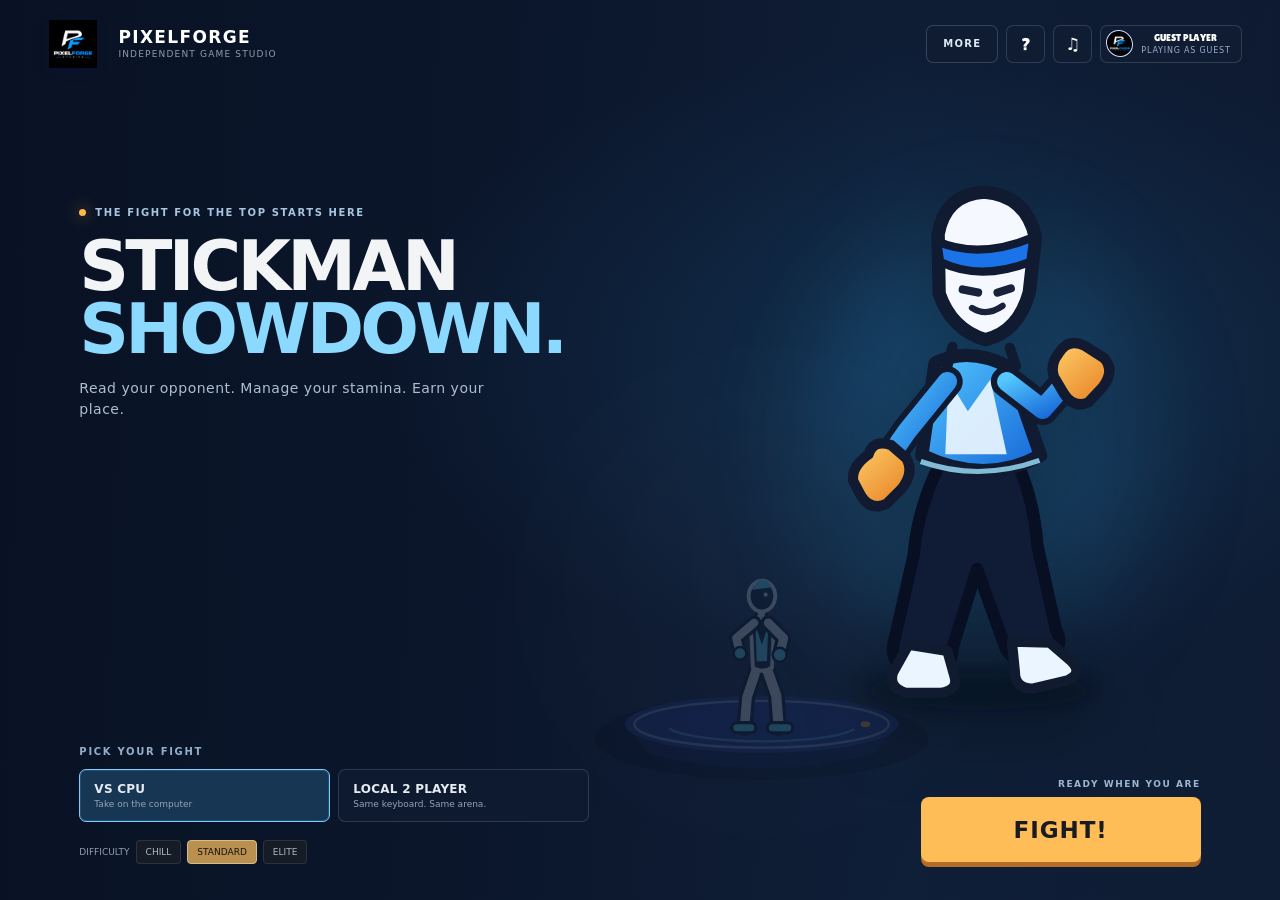
==== commit 3ce8aabb: "Fix guest startup and speed up arena loading" ====
--- a/index.html
+++ b/index.html
@@ -10,14 +10,18 @@
 <link rel="preconnect" href="https://fonts.googleapis.com">
 <link href="https://fonts.googleapis.com/css2?family=Lilita+One&display=swap" rel="stylesheet">
 <script>
-window.__pfSDKReady = new Promise(resolve => {
-  if (location.protocol === "file:") { window.__pfLocalFile = true; resolve(false); return; }
-  const sdkScript = document.createElement("script");
-  sdkScript.src = "https://sdk.crazygames.com/crazygames-sdk-v3.js";
-  sdkScript.onload = () => resolve(true);
-  sdkScript.onerror = () => resolve(false);
-  document.head.appendChild(sdkScript);
-});
+// Only load the CrazyGames SDK on CrazyGames itself. GitHub Pages,
+ // local previews and other mirrors run as standalone guest games.
+ window.__pfAllowCrazySDK = /(^|\\.)crazygames\\.com$/i.test(location.hostname);
+ window.__pfLocalFile = location.protocol === "file:";
+ window.__pfSDKReady = new Promise(resolve => {
+   if (!window.__pfAllowCrazySDK || window.__pfLocalFile) { resolve(false); return; }
+   const sdkScript = document.createElement("script");
+   sdkScript.src = "https://sdk.crazygames.com/crazygames-sdk-v3.js";
+   sdkScript.onload = () => resolve(true);
+   sdkScript.onerror = () => resolve(false);
+   document.head.appendChild(sdkScript);
+ });
 </script>
 <style>
 :root{--u:min(calc(100vw / 1912),calc(100vh / 1031));--blue:#1273d8;--blue2:#0a4a9c;--navy:#1f2b6b;--orange:#ff9a0a;--orange2:#b86a00;--pale:#f1edff;--font:"Lilita One","Arial Rounded MT Bold","Trebuchet MS",system-ui,sans-serif}
@@ -499,7 +503,24 @@
 function bumpDaily(key,amount){if(app.profile.dailyClaimed)return;const mission=DAILY[app.profile.dailyType];if(mission.key!==key)return;const before=app.profile.dailyProgress;app.profile.dailyProgress=Math.min(mission.target,before+(amount||1));if(app.profile.dailyProgress>=mission.target){app.profile.dailyClaimed=true;app.profile.dailyStreak++;toast("Daily challenge complete! Streak: "+app.profile.dailyStreak)}if(app.profile.dailyProgress!==before)saveProfile()}
 function renderStats(){$("wins-stat").textContent=app.profile.wins;$("matches-stat").textContent=app.profile.matches;$("combo-stat").textContent=app.profile.bestCombo;const m=DAILY[app.profile.dailyType||0],p=Math.min(m.target,app.profile.dailyProgress||0);$("daily-text").textContent=app.profile.dailyClaimed?"Challenge complete — come back tomorrow":m.label;$("daily-count").textContent=app.profile.dailyClaimed?"DONE":p+" / "+m.target;$("daily-progress").style.width=(app.profile.dailyClaimed?100:p/m.target*100)+"%";$("daily-streak").textContent="STREAK "+(app.profile.dailyStreak||0)}
 function renderAccount(){const u=app.user;$("account-name").textContent=u&&u.username?u.username:"GUEST PLAYER";$("account-caption").textContent=u?"CRAZYGAMES ACCOUNT":app.accountAvailable?"SIGN IN OR PLAY AS GUEST":"PLAYING AS GUEST";$("account-avatar").src=u&&u.profilePictureUrl?u.profilePictureUrl:asset+"PixelForgelogo.png";$("account-avatar").alt=u&&u.username?u.username+" profile picture":"PixelForge profile";$("player1-name").textContent=u&&u.username?u.username:"PLAYER ONE"}
-async function initSDK(){try{if(window.__pfSDKReady)await window.__pfSDKReady;if(!window.__pfLocalFile&&window.CrazyGames&&window.CrazyGames.SDK){await window.CrazyGames.SDK.init();app.sdkReady=true;gameCall("loadingStart");app.accountAvailable=!!window.CrazyGames.SDK.user.isUserAccountAvailable;try{app.user=await window.CrazyGames.SDK.user.getUser()}catch(e){app.user=null}try{app.data=window.CrazyGames.SDK.data||null}catch(e){app.data=null}try{const s=window.CrazyGames.SDK.game.settings;platformMuted=!!(s&&s.muteAudio);syncAudioState();if(window.CrazyGames.SDK.game.addSettingsChangeListener)window.CrazyGames.SDK.game.addSettingsChangeListener(n=>{if(n&&typeof n.muteAudio==="boolean"){platformMuted=!!n.muteAudio;syncAudioState()}})}catch(e){}}}catch(e){app.sdkReady=false}renderAccount();loadProfile();if(app.sdkReady&&window.CrazyGames.SDK.user.addAuthListener){window.CrazyGames.SDK.user.addAuthListener(async user=>{app.user=user||null;renderAccount();loadProfile()})}}
+async function initSDK(){
+ try{
+  const scriptLoaded=window.__pfSDKReady?await window.__pfSDKReady:false;
+  if(window.__pfAllowCrazySDK&&scriptLoaded&&window.CrazyGames&&window.CrazyGames.SDK){
+   await Promise.race([window.CrazyGames.SDK.init(),wait(1800).then(()=>{throw new Error("CrazyGames SDK init timeout")})]);
+   app.sdkReady=true;
+   gameCall("loadingStart");
+   app.accountAvailable=!!window.CrazyGames.SDK.user.isUserAccountAvailable;
+   try{app.user=await window.CrazyGames.SDK.user.getUser()}catch(e){app.user=null}
+   try{app.data=window.CrazyGames.SDK.data||null}catch(e){app.data=null}
+   try{const settings=window.CrazyGames.SDK.game.settings;platformMuted=!!(settings&&settings.muteAudio);syncAudioState();if(window.CrazyGames.SDK.game.addSettingsChangeListener)window.CrazyGames.SDK.game.addSettingsChangeListener(n=>{if(n&&typeof n.muteAudio==="boolean"){platformMuted=!!n.muteAudio;syncAudioState()}})}catch(e){}
+  }
+ }catch(e){app.sdkReady=false;app.accountAvailable=false;app.user=null;app.data=null}
+ renderAccount();loadProfile();
+ if(app.sdkReady&&window.CrazyGames&&window.CrazyGames.SDK.user.addAuthListener){
+  try{window.CrazyGames.SDK.user.addAuthListener(async user=>{app.user=user||null;renderAccount();loadProfile()})}catch(e){}
+ }
+}
 async function signIn(){if(!app.sdkReady||!window.CrazyGames||!window.CrazyGames.SDK){toast("Play on CrazyGames to sign in. Guest play is ready.");return}if(!app.accountAvailable){toast("CrazyGames accounts are unavailable on this host. You can still play as a guest.");return}try{const u=await window.CrazyGames.SDK.user.showAuthPrompt();if(u)app.user=u;try{app.user=await window.CrazyGames.SDK.user.getUser()}catch(e){}renderAccount();loadProfile();toast(app.user?"Signed in as "+app.user.username:"You can play as a guest.")}catch(e){if(!e||!["userCancelled","showAuthPromptInProgress","userAlreadySignedIn"].includes(e.code))toast("Could not open sign-in. Guest play still works.");try{app.user=await window.CrazyGames.SDK.user.getUser()}catch(ignore){}renderAccount()}}
 const audioSources={
  button:{src:"assets/audio/ButtonClicked.mp3",volume:.36},
@@ -600,7 +621,7 @@
 }
 function setMode(m){app.mode=m;document.querySelectorAll(".mode-choice").forEach(b=>b.classList.toggle("selected",b.dataset.mode===m));$("difficulty-area").style.opacity=m==="cpu"?"1":".42";$("difficulty-area").style.pointerEvents=m==="cpu"?"auto":"none";$("play-button").textContent=m==="cpu"?"FIGHT NOW":"START DUEL"}
 function setDifficulty(d){app.difficulty=d;document.querySelectorAll(".diff").forEach(b=>b.classList.toggle("selected",b.dataset.difficulty===d))}
-async function transition(label,goal){stopMenuMusic();app.transitionGoal=goal;app.scene="transition";$("transition-label").textContent=label;$("transition-fill").style.width="0%";$("transition-percent").textContent="0%";$("transition").classList.add("active");$("lobby").classList.remove("active");gameCanvas.style.display="none";$("fight-hud").style.display="none";$("pause-screen").classList.remove("active");$("result-screen").classList.remove("active");if(app.sdkReady)gameCall("loadingStart");const duration=goal==="round"?780:1000,start=performance.now();while(performance.now()-start<duration){const pct=clamp((performance.now()-start)/duration,0,.94);$("transition-fill").style.width=Math.round(pct*100)+"%";$("transition-percent").textContent=Math.round(pct*100)+"%";await wait(30)}$("transition-fill").style.width="100%";$("transition-percent").textContent="100%";await wait(100);$("transition").classList.remove("active");if(goal==="start"){app.round=1;app.score=[0,0]}else if(goal==="round")app.round++;resetActors();setScene("fight");app.running=false;app.lastCountdown=performance.now();gameCall("loadingStop");countdown()}
+async function transition(label,goal){stopMenuMusic();app.transitionGoal=goal;app.scene="transition";$("transition-label").textContent=label;$("transition-fill").style.width="0%";$("transition-percent").textContent="0%";$("transition").classList.add("active");$("lobby").classList.remove("active");gameCanvas.style.display="none";$("fight-hud").style.display="none";$("pause-screen").classList.remove("active");$("result-screen").classList.remove("active");if(app.sdkReady)gameCall("loadingStart");const duration=goal==="round"?780:1000,start=performance.now();while(performance.now()-start<duration){const pct=clamp((performance.now()-start)/duration,0,.94);$("transition-fill").style.width=Math.round(pct*100)+"%";$("transition-percent").textContent=Math.round(pct*100)+"%";await wait(30)}$("transition-fill").style.width="100%";$("transition-percent").textContent="100%";$("transition").classList.remove("active");if(goal==="start"){app.round=1;app.score=[0,0]}else if(goal==="round")app.round++;resetActors();setScene("fight");app.running=false;app.lastCountdown=performance.now();gameCall("loadingStop");countdown()}
 async function countdown(){app.running=false;for(const s of ["3","2","1","FIGHT!"]){if(app.scene!=="fight")return;showCallout(s);await wait(s==="FIGHT!"?320:420)}if(app.scene!=="fight")return;app.running=true;gameCall("gameplayStart");$("fight-hint").classList.remove("fade");setTimeout(()=>$("fight-hint").classList.add("fade"),6200)}
 function startMatch(){app.matchOver=false;transition("LOADING THE ARENA","start")}
 function nextRound(){if(app.matchOver){app.matchOver=false;transition("RESETTING THE ARENA","start")}else transition("NEXT ROUND","round")}
@@ -762,7 +783,7 @@
 }
 async function transition(label,goal){
  app.transitionGoal=goal;app.scene="transition";$("transition-label").textContent=label;$("transition-fill").style.width="0%";$("transition-percent").textContent="0%";$("transition").classList.add("active");$("lobby").classList.remove("active");gameCanvas.style.display="none";$("fight-hud").style.display="none";$("pause-screen").classList.remove("active");$("result-screen").classList.remove("active");if(app.sdkReady)gameCall("loadingStart");
- const duration=goal==="round"?800:1030,start=performance.now();while(performance.now()-start<duration){const p=clamp((performance.now()-start)/duration,0,.94);$("transition-fill").style.width=Math.round(p*100)+"%";$("transition-percent").textContent=Math.round(p*100)+"%";await wait(30)}$("transition-fill").style.width="100%";$("transition-percent").textContent="100%";await wait(100);$("transition").classList.remove("active");if(goal==="start"){app.round=1;app.score=[0,0]}else app.round++;resetActors();setScene("fight");app.running=true;gameCall("loadingStop");gameCall("gameplayStart");for(const s of ["3","2","1","FIGHT!"]){if(app.scene!=="fight")return;showCallout(s);await wait(s==="FIGHT!"?320:420)}$("fight-hint").classList.remove("fade");setTimeout(()=>$("fight-hint").classList.add("fade"),6200)
+ const duration=goal==="round"?120:180,start=performance.now();while(performance.now()-start<duration){const p=clamp((performance.now()-start)/duration,0,.94);$("transition-fill").style.width=Math.round(p*100)+"%";$("transition-percent").textContent=Math.round(p*100)+"%";await wait(30)}$("transition-fill").style.width="100%";$("transition-percent").textContent="100%";await wait(100);$("transition").classList.remove("active");if(goal==="start"){app.round=1;app.score=[0,0]}else app.round++;resetActors();setScene("fight");app.running=true;gameCall("loadingStop");gameCall("gameplayStart");for(const s of ["3","2","1","FIGHT!"]){if(app.scene!=="fight")return;showCallout(s);await wait(s==="FIGHT!"?320:420)}$("fight-hint").classList.remove("fade");setTimeout(()=>$("fight-hint").classList.add("fade"),6200)
 }
 function startMatch(){app.matchOver=false;app.score=[0,0];transition("LOADING THE ARENA","start")}
 function nextRound(){if(app.matchOver){app.score=[0,0];app.matchOver=false;transition("RESETTING THE ARENA","start")}else transition("NEXT ROUND","round")}
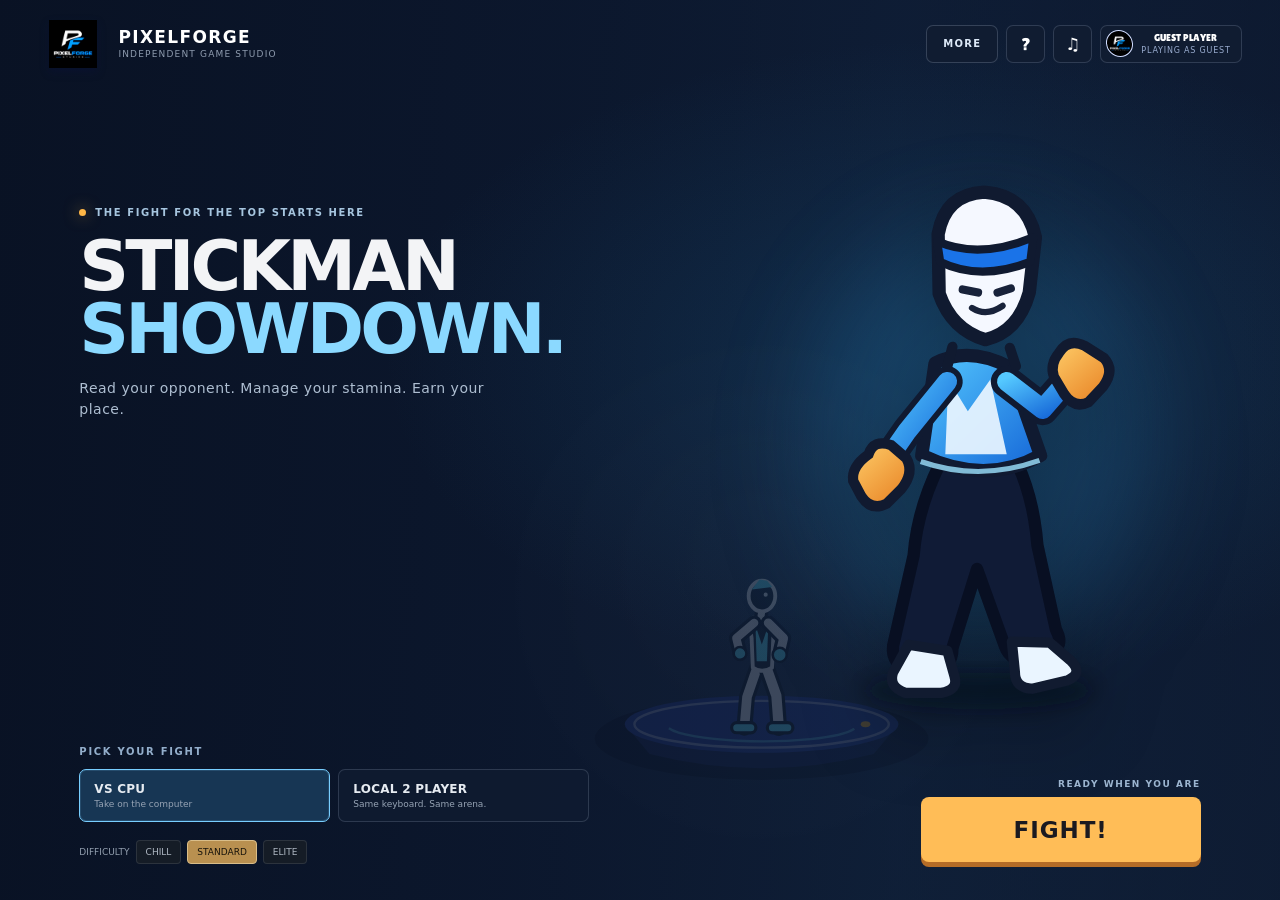
==== commit 5efcdca6: "Correct CrazyGames host check and remove extra transition delay" ====
--- a/index.html
+++ b/index.html
@@ -12,7 +12,7 @@
 <script>
 // Only load the CrazyGames SDK on CrazyGames itself. GitHub Pages,
  // local previews and other mirrors run as standalone guest games.
- window.__pfAllowCrazySDK = /(^|\\.)crazygames\\.com$/i.test(location.hostname);
+ window.__pfAllowCrazySDK = /(^|\.)crazygames\.com$/i.test(location.hostname);
  window.__pfLocalFile = location.protocol === "file:";
  window.__pfSDKReady = new Promise(resolve => {
    if (!window.__pfAllowCrazySDK || window.__pfLocalFile) { resolve(false); return; }
@@ -783,7 +783,7 @@
 }
 async function transition(label,goal){
  app.transitionGoal=goal;app.scene="transition";$("transition-label").textContent=label;$("transition-fill").style.width="0%";$("transition-percent").textContent="0%";$("transition").classList.add("active");$("lobby").classList.remove("active");gameCanvas.style.display="none";$("fight-hud").style.display="none";$("pause-screen").classList.remove("active");$("result-screen").classList.remove("active");if(app.sdkReady)gameCall("loadingStart");
- const duration=goal==="round"?120:180,start=performance.now();while(performance.now()-start<duration){const p=clamp((performance.now()-start)/duration,0,.94);$("transition-fill").style.width=Math.round(p*100)+"%";$("transition-percent").textContent=Math.round(p*100)+"%";await wait(30)}$("transition-fill").style.width="100%";$("transition-percent").textContent="100%";await wait(100);$("transition").classList.remove("active");if(goal==="start"){app.round=1;app.score=[0,0]}else app.round++;resetActors();setScene("fight");app.running=true;gameCall("loadingStop");gameCall("gameplayStart");for(const s of ["3","2","1","FIGHT!"]){if(app.scene!=="fight")return;showCallout(s);await wait(s==="FIGHT!"?320:420)}$("fight-hint").classList.remove("fade");setTimeout(()=>$("fight-hint").classList.add("fade"),6200)
+ const duration=goal==="round"?120:180,start=performance.now();while(performance.now()-start<duration){const p=clamp((performance.now()-start)/duration,0,.94);$("transition-fill").style.width=Math.round(p*100)+"%";$("transition-percent").textContent=Math.round(p*100)+"%";await wait(30)}$("transition-fill").style.width="100%";$("transition-percent").textContent="100%";$("transition").classList.remove("active");if(goal==="start"){app.round=1;app.score=[0,0]}else app.round++;resetActors();setScene("fight");app.running=true;gameCall("loadingStop");gameCall("gameplayStart");for(const s of ["3","2","1","FIGHT!"]){if(app.scene!=="fight")return;showCallout(s);await wait(s==="FIGHT!"?320:420)}$("fight-hint").classList.remove("fade");setTimeout(()=>$("fight-hint").classList.add("fade"),6200)
 }
 function startMatch(){app.matchOver=false;app.score=[0,0];transition("LOADING THE ARENA","start")}
 function nextRound(){if(app.matchOver){app.score=[0,0];app.matchOver=false;transition("RESETTING THE ARENA","start")}else transition("NEXT ROUND","round")}
